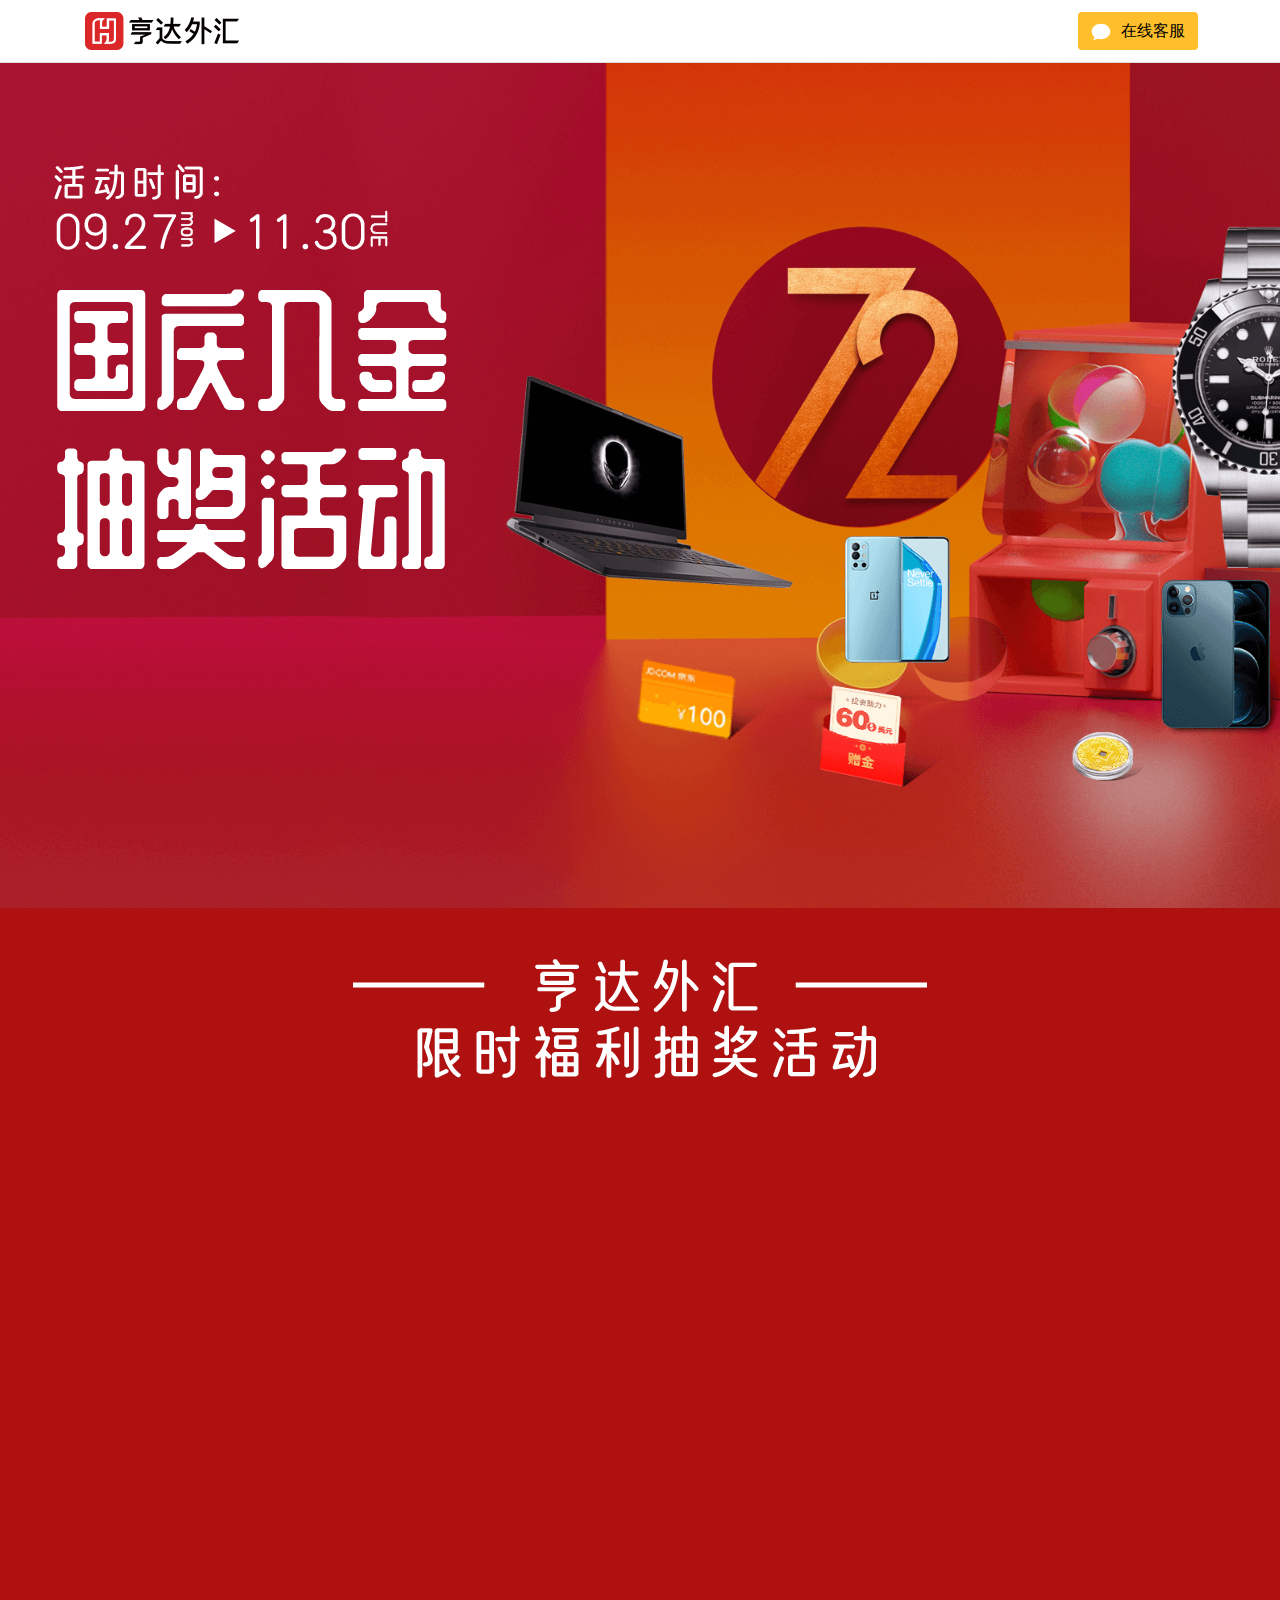
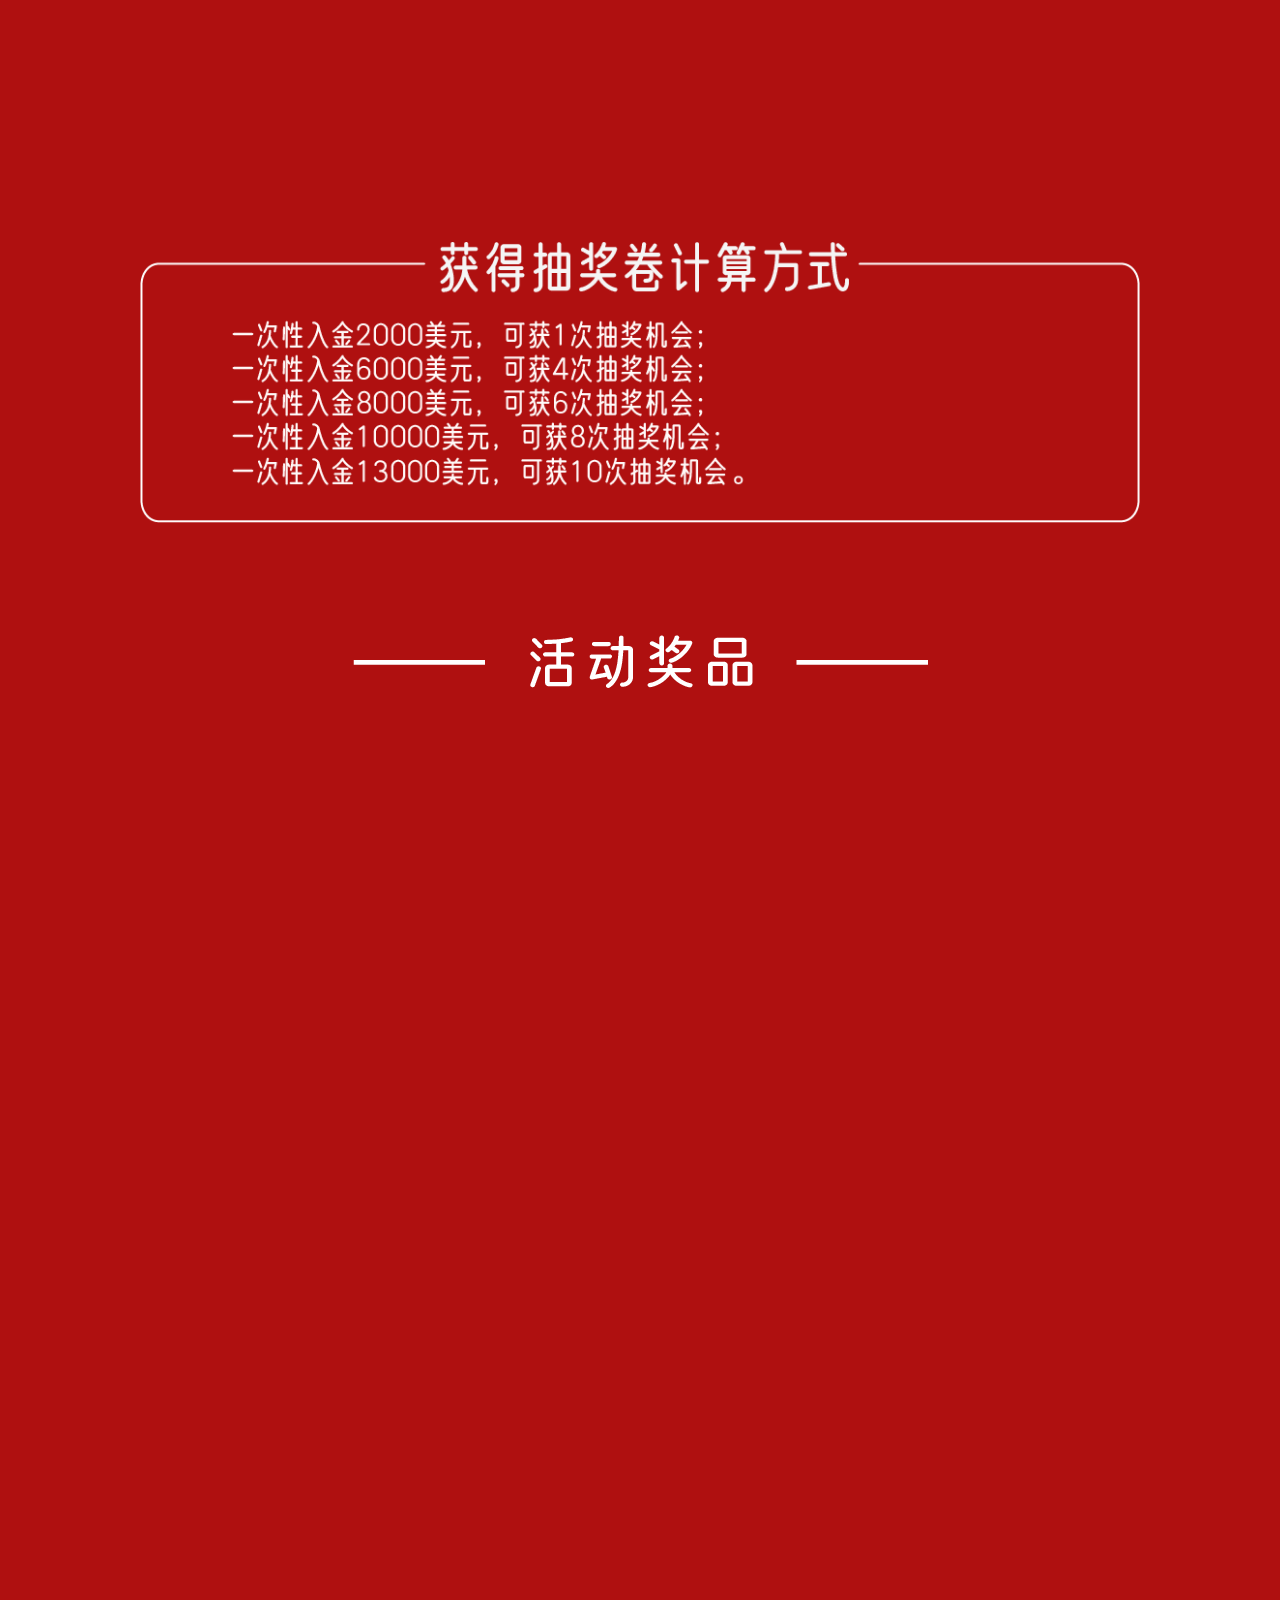
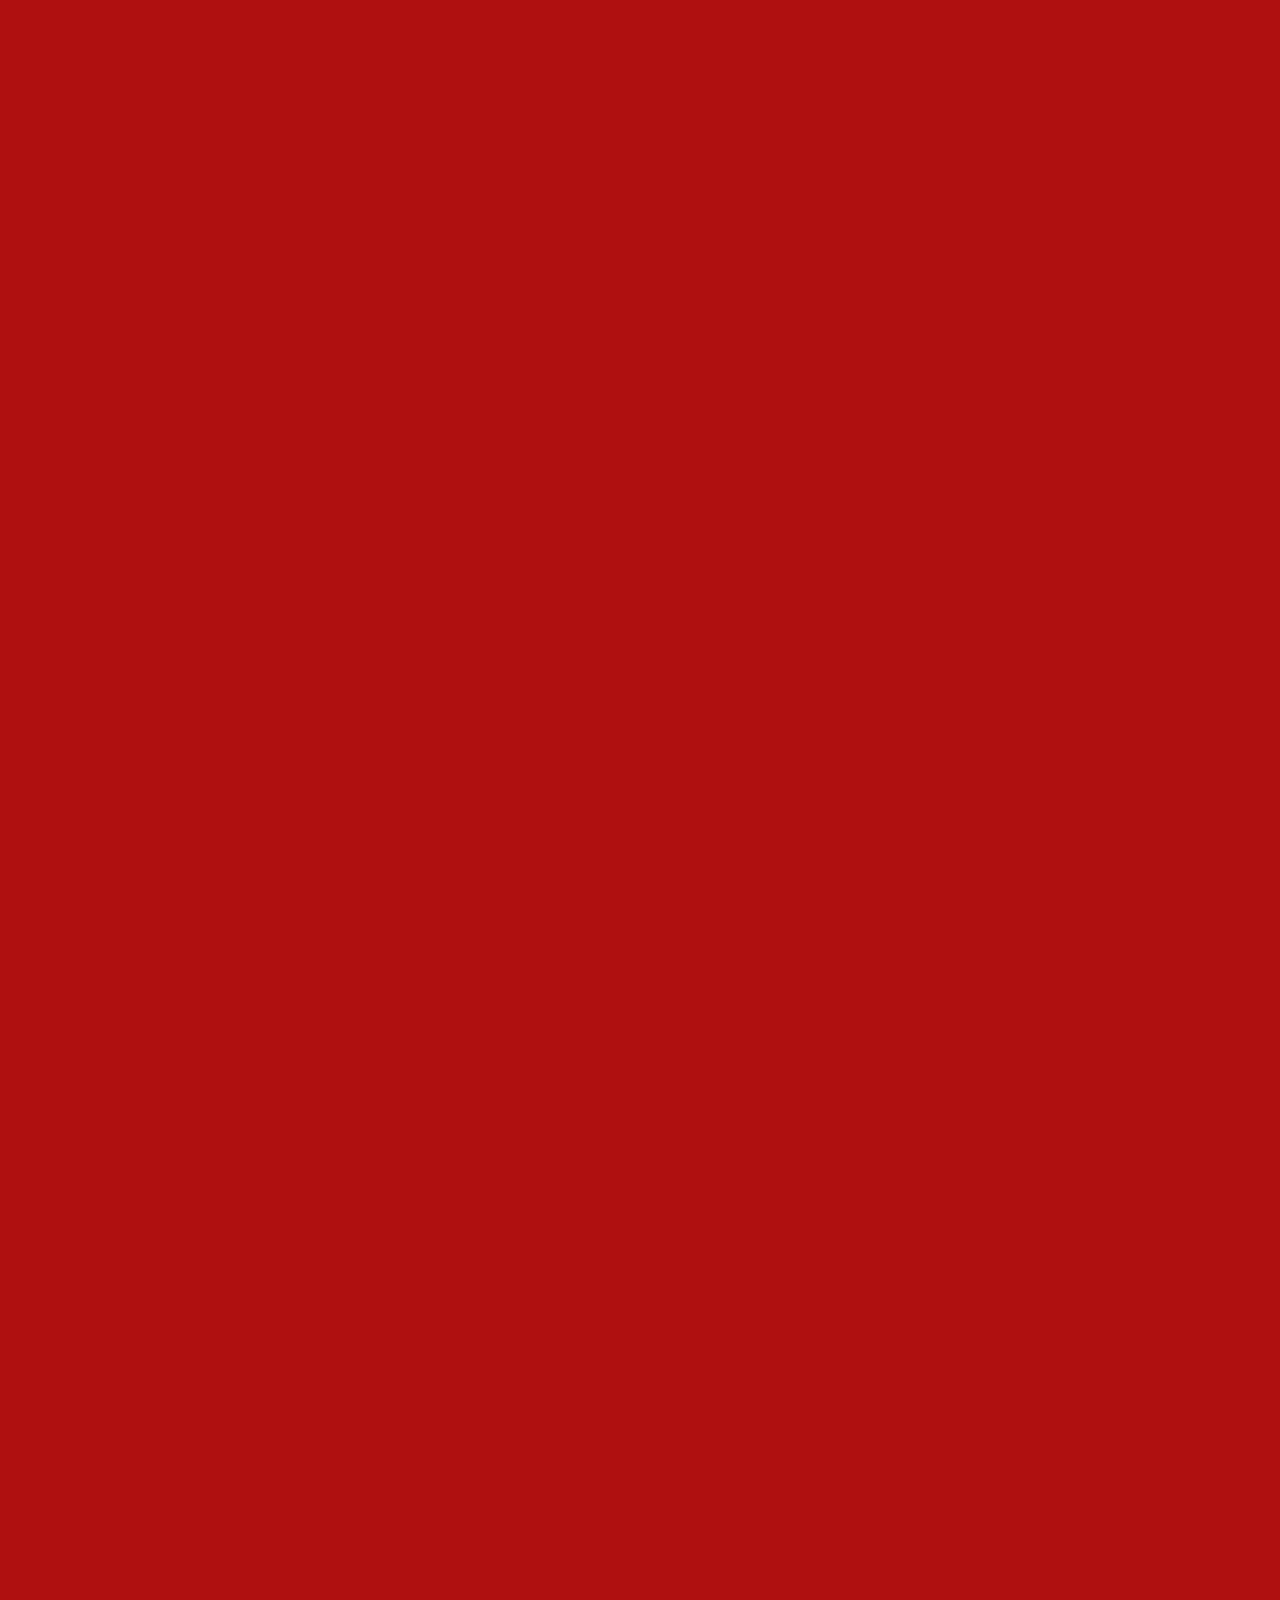
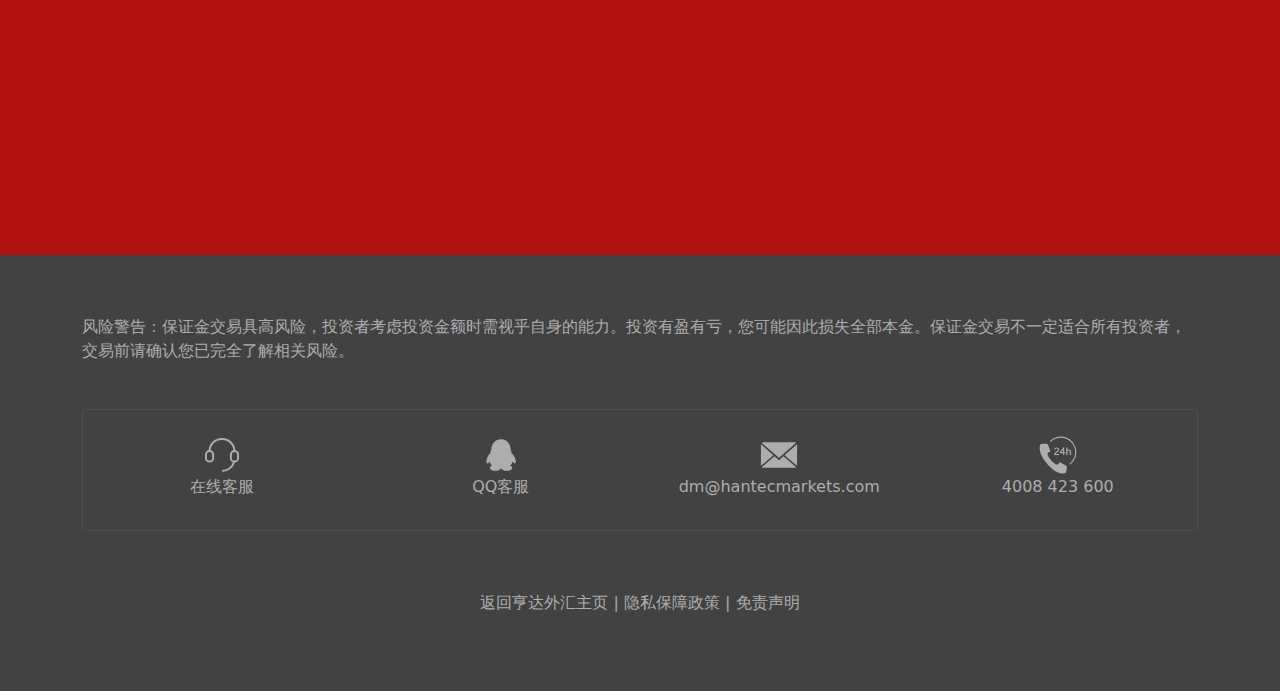
==== index.html @ dd7c9133 "a" ====
<!DOCTYPE html>
<html lang="sc">

<head>
    <meta charset="utf-8" />
    <meta name="viewport" content="width=device-width, initial-scale=1, shrink-to-fit=no" />
    <link rel="stylesheet" href="assets/css/bootstrap.min.css" />
    <link rel="stylesheet" href="assets/css/main.css" />
    <link rel="stylesheet" href="assets/css/aos.css" />
    <script src="assets/js/bootstrap.min.js"></script>
    <script src="https://unpkg.com/aos@2.3.1/dist/aos.js"></script>
    <title>亨达外汇 - 2021国庆入金抽奖活动</title>
    <!-- Google Tag Manager -->
    <script>
        (function(w, d, s, l, i) {
            w[l] = w[l] || [];
            w[l].push({
                'gtm.start': new Date().getTime(),
                event: 'gtm.js'
            });
            var f = d.getElementsByTagName(s)[0],
                j = d.createElement(s),
                dl = l != 'dataLayer' ? '&l=' + l : '';
            j.async = true;
            j.src =
                'https://www.googletagmanager.com/gtm.js?id=' + i + dl;
            f.parentNode.insertBefore(j, f);
        })(window, document, 'script', 'dataLayer', 'GTM-P92TRCK');
    </script>
    <!-- End Google Tag Manager -->
</head>

<body>
    <!-- Google Tag Manager (noscript) -->
    <noscript><iframe src="https://www.googletagmanager.com/ns.html?id=GTM-P92TRCK"
    height="0" width="0" style="display:none;visibility:hidden"></iframe></noscript>
    <!-- End Google Tag Manager (noscript) -->
    <!--header-->
    <div class="header sticky-md-top">
        <div class="container">
            <div class="row d-flex align-items-center">
                <div class="col-6">
                    <a class="logo" target="_blank" href="https://www.hantec-au133.com"><img class="img-fluid" src="assets/images/logo.png" alt="logo" /></a>
                </div>
                <div class="col-6 d-flex justify-content-end">
                    <a class="btn header-btn" href="javascript:void(window.open('https://livechat.hantecgroup.com/chat/chatClient/chatbox.jsp?companyID=8972&configID=19&skillId=3&enterurl=https%3A%2F%2Flivechat.hantec.com%2Fchat%2Fpreview.jsp%3Fid%3D8972&k=1','','width=760,height=500,left=0,top=0,resizable=yes,menubar=no,location=no,status=yes,scrollbars=yes'))"><img src="assets/images/contact-icon-01f.svg" /> &nbsp;在线客服</a>
                </div>
            </div>
        </div>
    </div>

    <!--banner-->
    <div class="banner">
        <div class="index_banner">
            <div class="banner_content">
                <div class="banner_title">
                    <img src="assets/images/banner-title.png" class="s_title" data-aos="fade-down" data-aos-duration="1500">
                    <!--<a class='bb' id="banner-reg" href="javascript:void(window.open('https://livechat.hantecgroup.com/chat/chatClient/chatbox.jsp?companyID=8972&configID=19&skillId=3&enterurl=https%3A%2F%2Flivechat.hantec.com%2Fchat%2Fpreview.jsp%3Fid%3D8972&k=1','','width=760,height=500,left=0,top=0,resizable=yes,menubar=no,location=no,status=yes,scrollbars=yes'))"><img src="assets/images/btn3.png" class="banner_button imgbtn" data-aos="fade-up" data-aos-duration="500" data-aos-delay="500" /></a>-->
                </div>
            </div>
        </div>
    </div>


    <!--step-->
    <div class="step">
        <div class="container">
            <div class="row">
                <div class="col-12 text-center">
                    <img class="title" src="assets/images/title2.png" />
                </div>
            </div>
            <div class="row text-center">
                <div class="col-12 text-center">
                    <div class="card" data-aos="fade-up" data-aos-duration="800">
                        <img class="step-pc" src="assets/images/step.png" />
                        <img class="step-m" src="assets/images/step-m.png" />
                        <div class="abb">
                            <img class="btn-rules" data-bs-toggle="modal" data-bs-target="#rules" src="assets/images/btn-rules.png" />
                        </div>
                    </div>
                </div>
            </div>
            <div class="btn-area row">
                <div class="col-6 d-flex justify-content-end">
                    <a href="javascript:void(window.open('https://livechat.hantecgroup.com/chat/chatClient/chatbox.jsp?companyID=8972&configID=19&skillId=3&enterurl=https%3A%2F%2Flivechat.hantec.com%2Fchat%2Fpreview.jsp%3Fid%3D8972&k=1','','width=760,height=500,left=0,top=0,resizable=yes,menubar=no,location=no,status=yes,scrollbars=yes'))"><img class="btn2 img-fluid" src="assets/images/btn2.png" data-aos="fade-right" data-aos-duration="800" /></a>
                </div>
                <div class="col-6 d-flex justify-content-start">
                    <a target="_blank" href="https://www.hantec-au133.com/account_real.html"><img class="btn2 img-fluid" src="assets/images/btn1.png" data-aos="fade-left" data-aos-duration="800" /></a>
                </div>
            </div>
            <div class="row text-center">
                <div class="col-12">
                    <img class="req-pc" src="assets/images/req.png" />
                    <img class="req-m" src="assets/images/req-m.png" />
                </div>
            </div>
        </div>
    </div>

    <!-- Modal -->
    <div class="modal fade" id="rules" tabindex="-1" aria-labelledby="exampleModalLabel" aria-hidden="true">
        <div class="modal-dialog modal-xl">
            <div class="modal-content">
                <div class="modal-header">
                    <h4 class="modal-title" id="exampleModalLabel"><span>活动细则</span></h4>
                    <button type="button" class="btn-close" data-bs-dismiss="modal" aria-label="Close"></button>
                </div>
                <div class="modal-body">
                    <ol class="inner-txt">
                        <li>活动时间：2021年9月27日至11月30日。</li>
                        <li>活动对象：所有亨达外汇客户。</li>
                        <li>
                            活动内容：活动期间内，客户一次性入金达到活动要求，即可获得相应数量抽奖机会，入金愈多，中奖机会愈大！
                        </li>
                        <li>
                            获得抽奖卷计算方式： 一次性入金2000美元，可获1次抽奖机会；一次性入金6000美元，可获4次抽奖机会；一次性入金8000美元，可获6次抽奖机会；一次性入金10000美元，可获8次抽奖机会；一次性入金13000美元，可获10次抽奖机会。
                        </li>
                        <li>
                            客户需在活动页面内点击”登记参加”按钮，并向客服登记后方可获得参加此次活动资格。活动期间内任何时间均可登记参加此活动，活动期间内的所有入金均会被计算。
                        </li>
                        <li>幸运抽奖将在2021年12月8日进行，我们将从所有参与抽奖活动的客户当中，随机抽出奖品得奖者，随后将会联系中奖客户。同时，2021年12月10日，中奖名单将在官网公布。</li>
                        <li>奖品将于活动结束后30个工作天内统一寄送。</li>
                        <li>如因奖品缺货，亨达外汇将会安排同类型及同等价值的产品作为补偿，有关货品差价并不会退还。</li>
                        <li>
                            亨达外汇并不提供礼品的选色服务，如有特别要求，亨达外汇只会尽量满足，并不保证能提供指定颜色的礼品。
                        </li>
                        <li>亨达外汇并非奖品的供货商，对奖品质量问题及运输过程中的损毁问题恕不承担任何责任。</li>
                        <li>
                            为保障公平性，我们将严格监测作弊行为，一经发现，亨达外汇有权取消其获取奖赏资格及奖品。
                        </li>
                        <li>
                            亨达外汇保留随时修改本条款及细则之权利及取消或终止是次活动，而毋须事先通知。如有任何争议，一切以亨达外汇之决定为最终裁决。如有其他疑问或投诉，请联系客户热线：4008 423 600 / 4001 200 603。
                        </li>
                    </ol>
                </div>
                <div class="modal-footer">
                    <button type="button" class="btn btn-secondary" data-bs-dismiss="modal">关闭</button>
                </div>
            </div>
        </div>
    </div>

    <!-- gift -->
    <div id="gift">
        <div class="container">
            <div class="row">
                <div class="col-12 text-center">
                    <img class="title" src="assets/images/title3.png" />
                </div>
            </div>
            <div class="row">
                <div class="col-12">
                    <img class="gift-img" data-aos="zoom-in-up" src="assets/images/gift/1.png" />
                </div>
                <div class="col-12 col-md-6">
                    <img class="gift-img" data-aos="zoom-in-up" src="assets/images/gift/2.png" />
                </div>
                <div class="col-12 col-md-6">
                    <img class="gift-img" data-aos="zoom-in-up" src="assets/images/gift/3.png" />
                </div>
                <div class="col-12 col-md-6">
                    <img class="gift-img" data-aos="zoom-in-up" src="assets/images/gift/4.png" />
                </div>
                <div class="col-12 col-md-6">
                    <img class="gift-img" data-aos="zoom-in-up" src="assets/images/gift/5.png" />
                </div>
                <div class="col-12 col-md-6">
                    <img class="gift-img" data-aos="zoom-in-up" src="assets/images/gift/6.png" />
                </div>
                <div class="col-12 col-md-6">
                    <img class="gift-img" data-aos="zoom-in-up" src="assets/images/gift/7.png" />
                </div>
                <div class="col-12 col-md-6">
                    <img class="gift-img" data-aos="zoom-in-up" src="assets/images/gift/8.png" />
                </div>
                <div class="col-12 col-md-6">
                    <img class="gift-img" data-aos="zoom-in-up" src="assets/images/gift/9.png" />
                </div>
                <div class="col-12 col-md-6">
                    <img class="gift-img" data-aos="zoom-in-up" src="assets/images/gift/10.png" />
                </div>
                <div class="col-12 col-md-6">
                    <img class="gift-img" data-aos="zoom-in-up" src="assets/images/gift/11.png" />
                </div>
            </div>
            <div class="btn-area row">
                <div class="col-6 d-flex justify-content-end">
                    <a href="javascript:void(window.open('https://livechat.hantecgroup.com/chat/chatClient/chatbox.jsp?companyID=8972&configID=19&skillId=3&enterurl=https%3A%2F%2Flivechat.hantec.com%2Fchat%2Fpreview.jsp%3Fid%3D8972&k=1','','width=760,height=500,left=0,top=0,resizable=yes,menubar=no,location=no,status=yes,scrollbars=yes'))"><img class="btn2 img-fluid" src="assets/images/btn2.png" data-aos="fade-right" data-aos-duration="800" /></a>
                </div>
                <div class="col-6 d-flex justify-content-start">
                    <a target="_blank" href="https://www.hantec-au133.com/account_real.html"><img class="btn2 img-fluid" src="assets/images/btn1.png" data-aos="fade-left" data-aos-duration="800" /></a>
                </div>
            </div>
        </div>
    </div>

    <!--footer-->
    <div class="footer">
        <div class="container">
            <div class="row">
                <div class="col-12">
                    <p>
                        风险警告：保证金交易具高风险，投资者考虑投资金额时需视乎自身的能力。投资有盈有亏，您可能因此损失全部本金。保证金交易不一定适合所有投资者，交易前请确认您已完全了解相关风险。
                    </p>
                </div>
            </div>
            <div class="row text-center contact">
                <div class="col-3">
                    <a href="javascript:void(window.open('https://livechat.hantecgroup.com/chat/chatClient/chatbox.jsp?companyID=8972&configID=19&skillId=3&enterurl=https%3A%2F%2Flivechat.hantec.com%2Fchat%2Fpreview.jsp%3Fid%3D8972&k=1','','width=760,height=500,left=0,top=0,resizable=yes,menubar=no,location=no,status=yes,scrollbars=yes'))"><img src="assets/images/contact-icon-01.svg" /></a>
                    <p>在线客服</p>
                </div>
                <div class="col-3">
                    <a href="javascript:void(window.open('http://wpa.b.qq.com/cgi/wpa.php?ln=1&key=XzgwMDE1NzgwOF80NTU0ODZfODAwMTU3ODA4XzJf','','width=760,height=500,left=0,top=0,resizable=yes,menubar=no,location=no,status=yes,scrollbars=yes'))"><img src="assets/images/contact-icon-03.svg" /></a>
                    <p>QQ客服</p>
                </div>
                <div class="col-3">
                    <img src="assets/images/contact-icon-04.svg" />
                    <p>dm@hantecmarkets.com</p>
                </div>
                <div class="col-3">
                    <img src="assets/images/contact-icon-02.svg" />
                    <p>4008 423 600</p>
                </div>
            </div>
            <div class="row text-center">
                <div class="col-12">
                    <p>
                        <a target="_blank" href="https://www.hantec-au133.com/">返回亨达外汇主页</a> |
                        <a target="_blank" href="https://www.hantec-au133.com/terms.html#04">隐私保障政策</a> |
                        <a target="_blank" href="https://www.hantec-au133.com/terms.html#02">免责声明</a>
                    </p>
                </div>
            </div>
        </div>
    </div>

    <script>
        AOS.init();
    </script>

</body>

</html>
---- assets/css/main.css ----
@charset "UTF-8";
html {
    width: 100%;
    overflow-x: hidden;
}

body {
    background: #AF1010;
}

.btn-area {
    margin: 60px 0;
}

a {
    color: #333;
    text-decoration: none;
}

a:hover {
    color: #fff;
    text-decoration: none;
}

img {
    max-width: 100%;
    height: auto;
}

ol,
ul {
    padding: 0;
}

.container-fluid {
    padding: 0;
    margin: 0;
}

.title {
    margin: 50px 0 50px 0;
}

.btn2 {
    margin-left: 20px;
    margin-right: 20px;
}


/* header */

.header {
    background: #fff;
    margin: 0;
    padding: 10px 0;
    border-bottom: 1px solid #ddd;
}

.header-btn img {
    width: 20px;
}

.header-btn:hover {
    color: #000;
}

.header-btn {
    background: #ffbf2c;
    color: #000;
}


/* banner */

.banner {
    padding-top: 0px;
}

.index_banner {
    display: block;
    max-width: 1920px;
    margin: auto;
    height: 845px;
    background: url(../images/banner-bg.png) no-repeat top center;
    background-size: auto 100%;
    position: relative;
    box-sizing: border-box;
    padding: 100px 0 0 0;
    perspective: 200px;
    overflow: hidden;
}

.banner_content {
    display: block;
    max-width: 1200px;
    margin: auto;
    padding: 0 10px;
    box-sizing: border-box;
}

.banner_title {
    display: block;
    width: 40%;
    max-width: 530px;
    margin: 0 auto 0 0;
}

.banner_title img.s_title {
    display: block;
    max-width: 100%;
    margin-bottom: 50px;
}

.banner_title img.banner_button {
    display: block;
    max-width: 96%;
    margin: 0 0 0 15px;
}

.banner_button {
    display: block;
    width: 55%;
}

@media(max-width:750px) {
    .banner {
        padding-top: 0px;
    }
    .index_banner {
        height: 45rem;
        background: url(../images/banner-bg-m.png) no-repeat top center;
        background-size: auto 100%;
        padding: 2rem 0 0 0;
    }
    .banner_title {
        width: 80%;
        margin: auto;
    }
    .bb {
        display: none;
    }
}


/* step */

.card {
    padding: 80px 120px 50px 120px;
    border-radius: 10px;
    margin-top: -10px;
    z-index: 2;
}

.btn-rules {
    width: 234px;
    margin-top: 30px;
}

.btn-rules:hover {
    cursor: pointer;
}

.req-pc {
    width: 1000px;
    margin: 60px 0;
}

.step-m {
    display: none;
}

.req-m {
    display: none;
}


/* model */

.inner-title {
    font-size: 20px;
    margin-bottom: 10px;
}

.inner-txt {
    padding: 10px 25px;
    line-height: 2;
    font-size: 15px;
}

.inner-txt td {
    line-height: 1.5;
    font-size: 16px;
}

.modal-title span {
    color: #319a9f;
    font-weight: 600;
    margin-left: 10px;
}


/* gift */

#gift {
    background-repeat: repeat;
    padding: 0 0 100px 0;
}

.gift-img {
    position: relative;
    margin: 12.5px 0;
    z-index: 100;
}


/* footer */

.footer {
    background: #424242;
    padding-top: 60px;
    padding-bottom: 60px;
    color: #adadae;
}

.contact {
    padding: 25px 0 15px 0;
    margin: 30px 0 60px 0;
    border: 1px solid #4f4f4f;
    border-radius: 5px;
}

.contact img {
    width: 40px;
}

.footer a {
    color: #adadae;
}

@media (max-width: 767px) {
    .banner {
        padding-top: 0px;
    }
    .title {
        margin: 30px 0 20px 0;
    }
    .btn-area {
        margin: 20px 0;
    }
    #gift {
        padding: 0 0 30px 0;
    }
    .btn-rules {
        width: 150px;
        margin-top: 30px;
    }
    .btn2 {
        margin-left: 0;
        margin-right: 0;
    }
    .banner-bg {
        display: none;
    }
    .banner-bg-m {
        display: block;
    }
    .card {
        padding: 40px 20px 20px 20px;
    }
    .step-pc {
        display: none;
    }
    .step-m {
        display: block;
    }
    .req-pc {
        display: none;
    }
    .req-m {
        margin: 20px 0 33px 0;
        display: block;
    }
    .contact {
        display: none;
    }
    .footer {
        padding-top: 30px;
        padding-bottom: 20px;
    }
    .footer p {
        font-size: 0.7rem;
        margin-bottom: 30px;
    }
    .tree1 {
        display: none;
    }
    .tree2 {
        display: none;
    }
    .tree3 {
        display: none;
    }
    .yellow {
        display: none;
    }
    .title {
        padding-left: 20%;
        padding-right: 20%;
    }
}
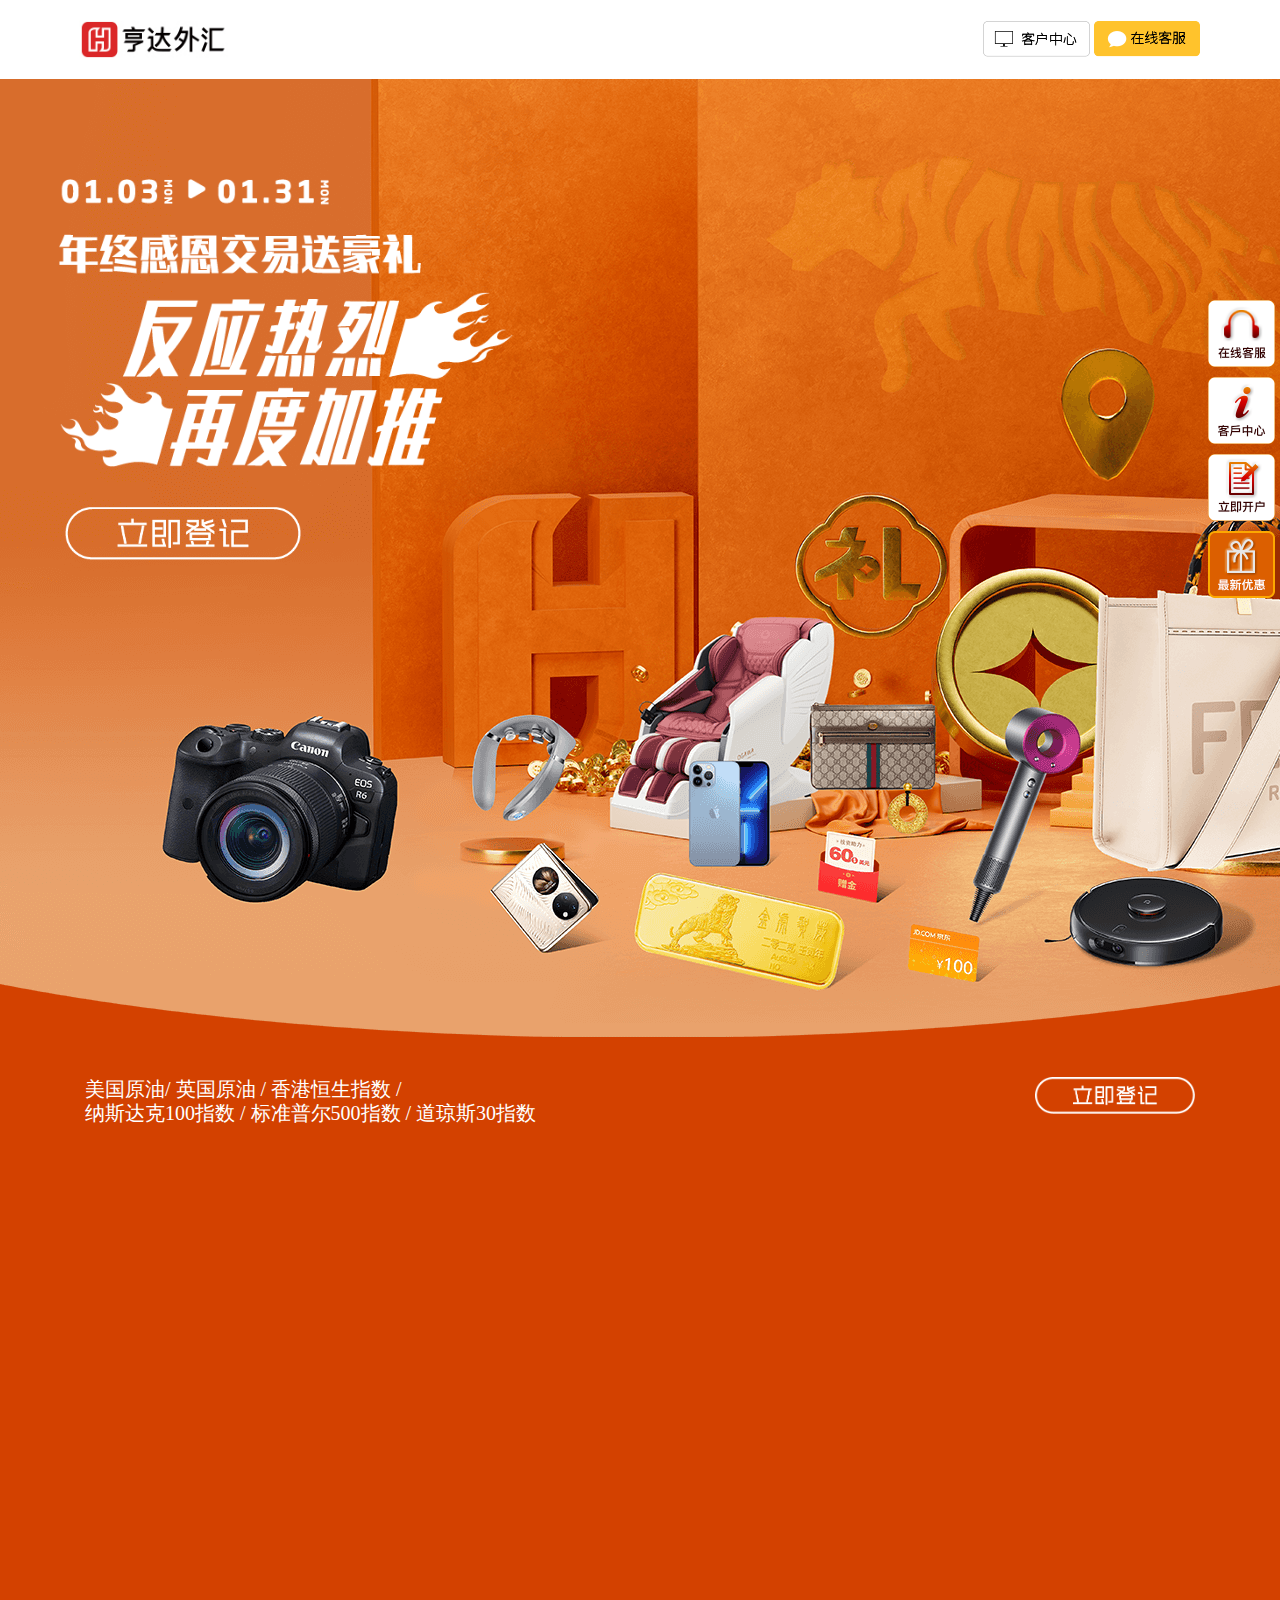
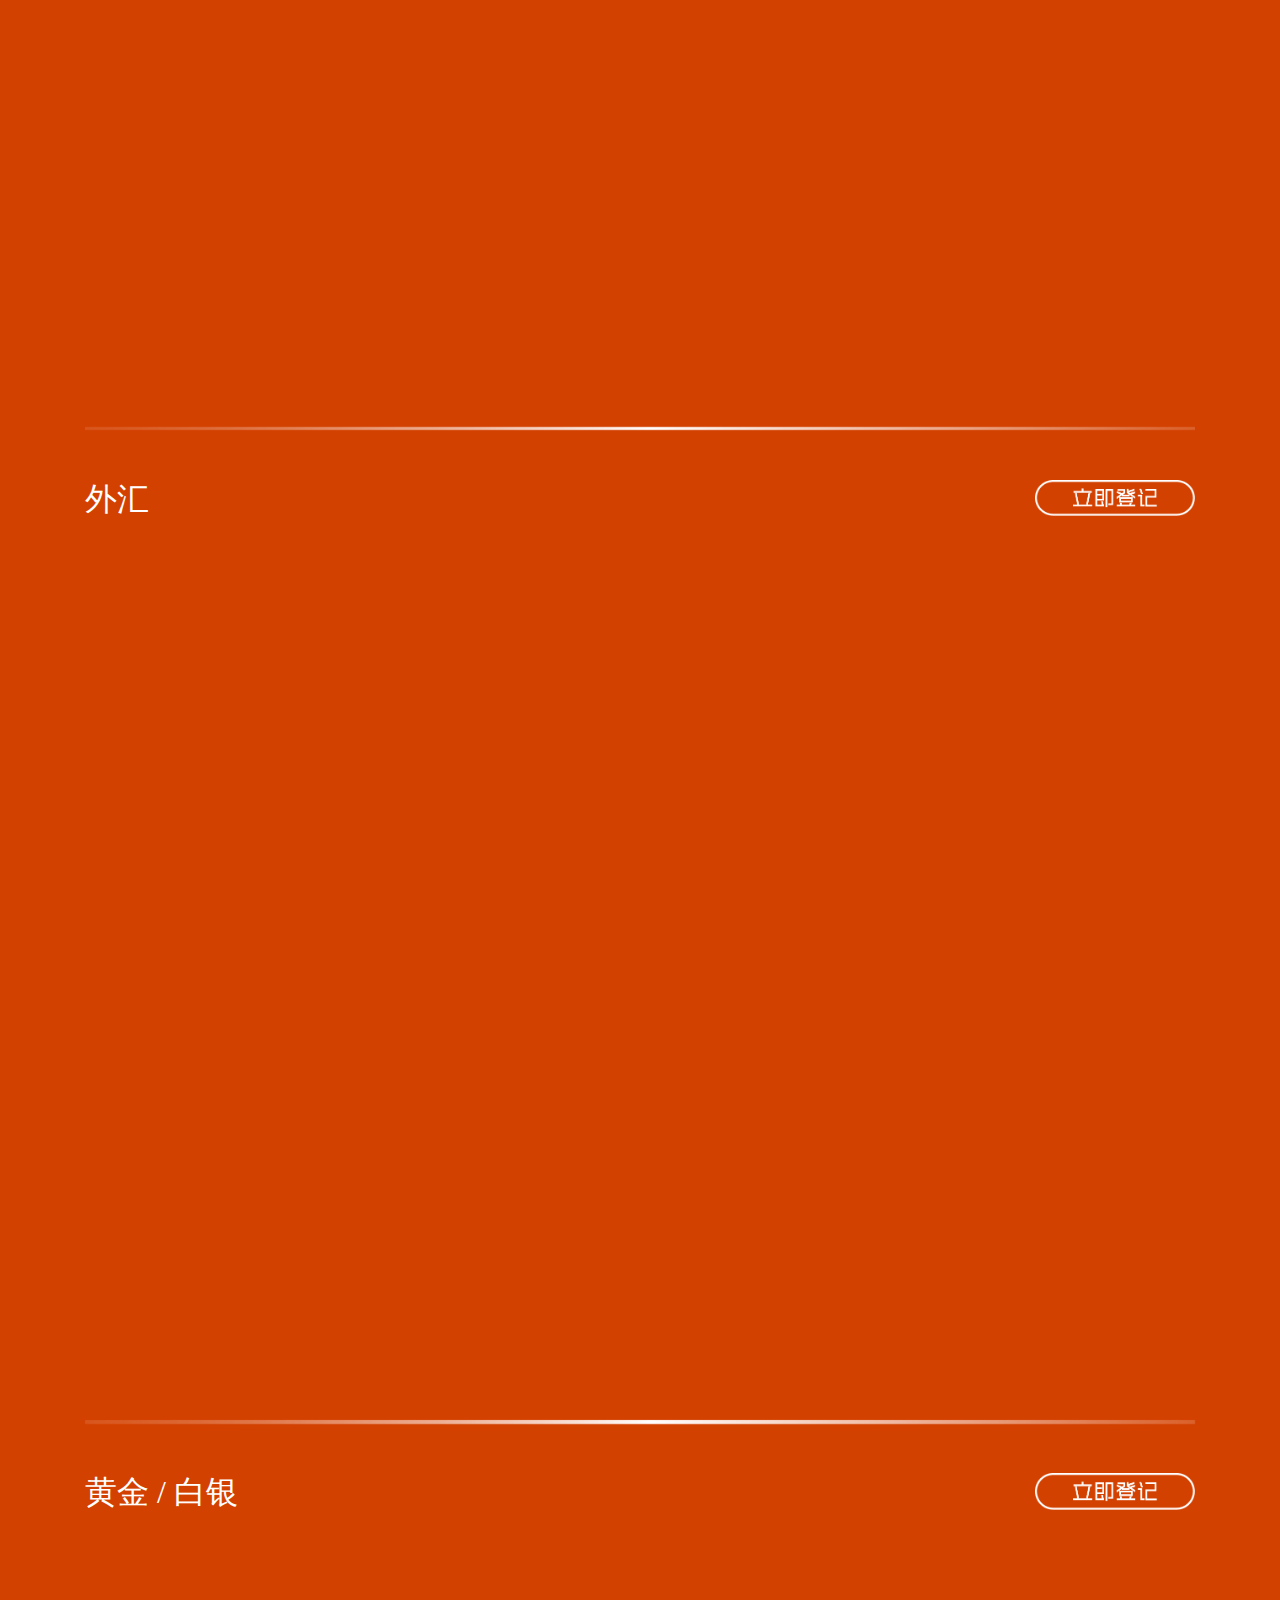
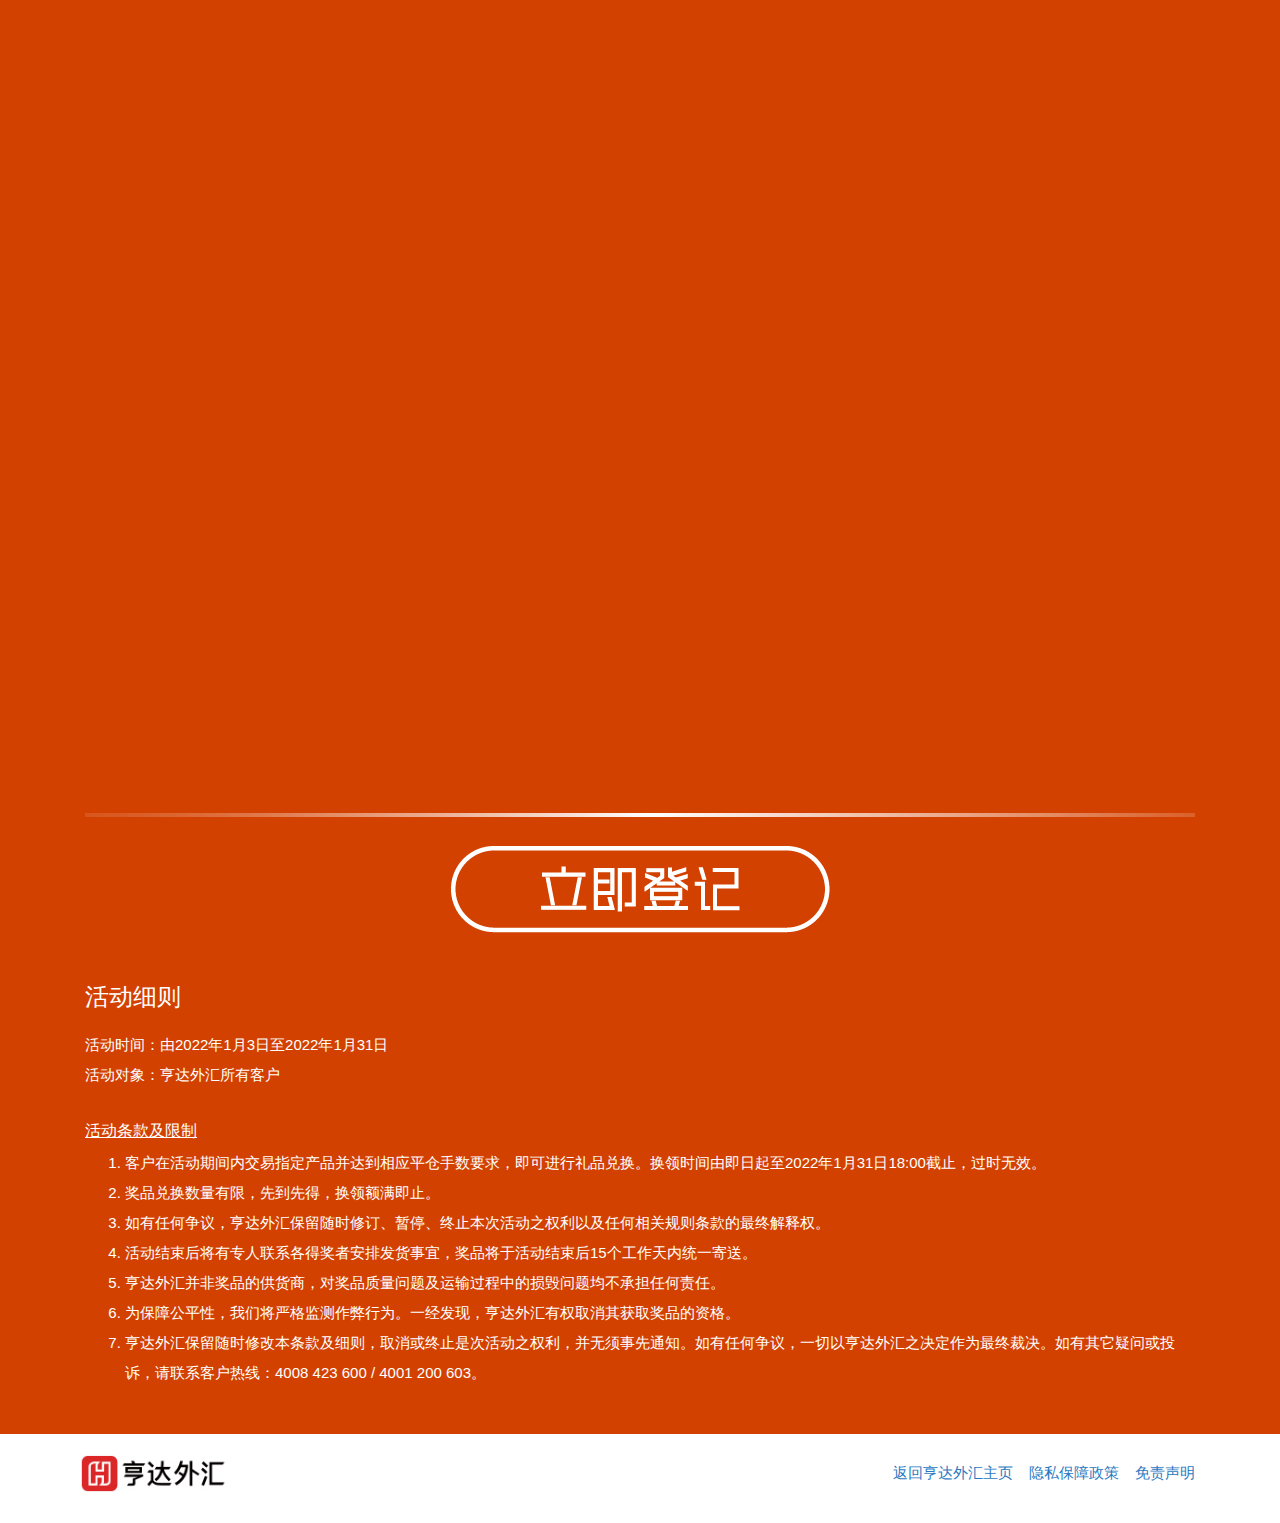
==== commit ca74fb61: "a" ====
--- a/index.html
+++ b/index.html
@@ -7,9 +7,9 @@
     <link rel="stylesheet" href="assets/css/bootstrap.min.css" />
     <link rel="stylesheet" href="assets/css/main.css" />
     <link rel="stylesheet" href="assets/css/aos.css" />
-    <script src="assets/js/bootstrap.min.js"></script>
     <script src="https://unpkg.com/aos@2.3.1/dist/aos.js"></script>
-    <title>亨达外汇 - 2021国庆入金抽奖活动</title>
+    <title>亨达外汇｜年终感恩 交易送豪礼 第二弹</title>
+
     <!-- Google Tag Manager -->
     <script>
         (function(w, d, s, l, i) {
@@ -25,220 +25,262 @@
             j.src =
                 'https://www.googletagmanager.com/gtm.js?id=' + i + dl;
             f.parentNode.insertBefore(j, f);
-        })(window, document, 'script', 'dataLayer', 'GTM-P92TRCK');
+        })(window, document, 'script', 'dataLayer', 'GTM-KXHCCSQ');
     </script>
     <!-- End Google Tag Manager -->
 </head>
 
 <body>
     <!-- Google Tag Manager (noscript) -->
-    <noscript><iframe src="https://www.googletagmanager.com/ns.html?id=GTM-P92TRCK"
+    <noscript><iframe src="https://www.googletagmanager.com/ns.html?id=GTM-KXHCCSQ"
     height="0" width="0" style="display:none;visibility:hidden"></iframe></noscript>
     <!-- End Google Tag Manager (noscript) -->
-    <!--header-->
-    <div class="header sticky-md-top">
-        <div class="container">
-            <div class="row d-flex align-items-center">
-                <div class="col-6">
-                    <a class="logo" target="_blank" href="https://www.hantec-au133.com"><img class="img-fluid" src="assets/images/logo.png" alt="logo" /></a>
-                </div>
-                <div class="col-6 d-flex justify-content-end">
-                    <a class="btn header-btn" href="javascript:void(window.open('https://livechat.hantecgroup.com/chat/chatClient/chatbox.jsp?companyID=8972&configID=19&skillId=3&enterurl=https%3A%2F%2Flivechat.hantec.com%2Fchat%2Fpreview.jsp%3Fid%3D8972&k=1','','width=760,height=500,left=0,top=0,resizable=yes,menubar=no,location=no,status=yes,scrollbars=yes'))"><img src="assets/images/contact-icon-01f.svg" /> &nbsp;在线客服</a>
-                </div>
-            </div>
+
+
+    <!--sidebar-->
+    <div class="sidebar-container">
+        <div class="sidebar-icon">
+            <a id="sidebar-1" href="javascript:void(window.open('https://livechat.hantecgroup.com/chat/chatClient/chatbox.jsp?companyID=8972&configID=19&skillId=3&enterurl=https://livechat.hantec.com/chat/preview.jsp?id=8972&k=1','','width=760,height=500,left=0,top=0,resizable=yes,menubar=no,location=no,status=yes,scrollbars=yes'))"><img src="./assets/images/sidebar1.png" width="67" height="67" alt="在线客服" /></a>
+        </div>
+        <div class="sidebar-icon">
+            <a id="sidebar-2" href="https://enq.hantec-au.com/cs-web-hau/" target="_blank"><img src="./assets/images/sidebar2.png" width="67" height="67" alt="客户中心" /></a>
+        </div>
+        <div class="sidebar-icon">
+            <a id="sidebar-3" href="https://www.hantec-wt.com/account_real.html" target="new"><img src="./assets/images/sidebar3.png" width="67" height="67" alt="立即开户" /></a>
+        </div>
+        <div class="sidebar-icon">
+            <a id="sidebar-4" href="https://www.hantec-wt.com/promotion.html" target="_blank"><img src="./assets/images/sidebar4.png" width="67" height="67" alt="最新优惠" /></a>
         </div>
     </div>
+
+    <!---header--->
+    <header class="header">
+        <div class="container-wrap header-group">
+            <a id="header-logo" href="https://www.hantec-wt.com/" target="_blank" class="header-logo">
+                <img src="assets/images/logo.png" alt="logo" class="logo-img" />
+            </a>
+            <div class="header-links">
+                <a id="header-crm" href="https://enq.hantec-au.com/cs-web-hau" target="_blank" class="link-btn">
+                    <img src="assets/images/header-btn-cs.png" alt="pic" class="header-link-img" />
+                </a>
+                <a id="header-chat" href="javascript:void(window.open('https://livechat.hantecgroup.com/chat/chatClient/chatbox.jsp?companyID=8972&configID=19&skillId=3&enterurl=https%3A%2F%2Flivechat.hantec.com%2Fchat%2Fpreview.jsp%3Fid%3D8972&k=1','','width=760,height=500,left=0,top=0,resizable=yes,menubar=no,location=no,status=yes,scrollbars=yes'))"
+                    class="link-btn">
+                    <img src="assets/images/header-btn-live.png" alt="pic" class="header-link-img" />
+                </a>
+            </div>
+        </div>
+    </header>
 
     <!--banner-->
     <div class="banner">
         <div class="index_banner">
             <div class="banner_content">
                 <div class="banner_title">
-                    <img src="assets/images/banner-title.png" class="s_title" data-aos="fade-down" data-aos-duration="1500">
-                    <!--<a class='bb' id="banner-reg" href="javascript:void(window.open('https://livechat.hantecgroup.com/chat/chatClient/chatbox.jsp?companyID=8972&configID=19&skillId=3&enterurl=https%3A%2F%2Flivechat.hantec.com%2Fchat%2Fpreview.jsp%3Fid%3D8972&k=1','','width=760,height=500,left=0,top=0,resizable=yes,menubar=no,location=no,status=yes,scrollbars=yes'))"><img src="assets/images/btn3.png" class="banner_button imgbtn" data-aos="fade-up" data-aos-duration="500" data-aos-delay="500" /></a>-->
+                    <img src="assets/images/banner-title.png" class="s_title" data-aos="fade-down" data-aos-duration="1500" />
+                    <a class='bb' id="banner-reg" href="javascript:void(window.open('https://livechat.hantecgroup.com/chat/chatClient/chatbox.jsp?companyID=8972&configID=19&skillId=3&enterurl=https%3A%2F%2Flivechat.hantec.com%2Fchat%2Fpreview.jsp%3Fid%3D8972&k=1','','width=760,height=500,left=0,top=0,resizable=yes,menubar=no,location=no,status=yes,scrollbars=yes'))"><img src="assets/images/banner-button.png" class="banner_button imgbtn" data-aos="fade-up" data-aos-duration="500" data-aos-delay="500" /></a>
                 </div>
             </div>
         </div>
     </div>
 
-
-    <!--step-->
-    <div class="step">
+    <!--campaign2-->
+    <div class="campaign-a">
         <div class="container">
-            <div class="row">
-                <div class="col-12 text-center">
-                    <img class="title" src="assets/images/title2.png" />
+            <!--b2-->
+            <div class="gift-title">
+                <div class="row">
+                    <div class="col-7 col-md-10">
+                        <h5>
+                            美国原油/ 英国原油 / 香港恒生指数 /<br />纳斯达克100指数 / 标准普尔500指数 / 道琼斯30指数
+                        </h5>
+                    </div>
+                    <div class="col-5 col-md-2">
+                        <a id="sub-reg-1" href="javascript:void(window.open('https://livechat.hantecgroup.com/chat/chatClient/chatbox.jsp?companyID=8972&configID=19&skillId=3&enterurl=https%3A%2F%2Flivechat.hantec.com%2Fchat%2Fpreview.jsp%3Fid%3D8972&k=1','','width=760,height=500,left=0,top=0,resizable=yes,menubar=no,location=no,status=yes,scrollbars=yes'))"><img class="imgbtn-s" src="assets/images/button.png" /></a>
+                    </div>
                 </div>
             </div>
             <div class="row text-center">
-                <div class="col-12 text-center">
-                    <div class="card" data-aos="fade-up" data-aos-duration="800">
-                        <img class="step-pc" src="assets/images/step.png" />
-                        <img class="step-m" src="assets/images/step-m.png" />
-                        <div class="abb">
-                            <img class="btn-rules" data-bs-toggle="modal" data-bs-target="#rules" src="assets/images/btn-rules.png" />
-                        </div>
-                    </div>
-                </div>
-            </div>
-            <div class="btn-area row">
-                <div class="col-6 d-flex justify-content-end">
-                    <a href="javascript:void(window.open('https://livechat.hantecgroup.com/chat/chatClient/chatbox.jsp?companyID=8972&configID=19&skillId=3&enterurl=https%3A%2F%2Flivechat.hantec.com%2Fchat%2Fpreview.jsp%3Fid%3D8972&k=1','','width=760,height=500,left=0,top=0,resizable=yes,menubar=no,location=no,status=yes,scrollbars=yes'))"><img class="btn2 img-fluid" src="assets/images/btn2.png" data-aos="fade-right" data-aos-duration="800" /></a>
-                </div>
-                <div class="col-6 d-flex justify-content-start">
-                    <a target="_blank" href="https://www.hantec-au133.com/account_real.html"><img class="btn2 img-fluid" src="assets/images/btn1.png" data-aos="fade-left" data-aos-duration="800" /></a>
+                <div class="col-6 col-md-3">
+                    <img src="assets/images/gift/b2-1.png" class="gift" data-aos="zoom-in-up" />
+                </div>
+                <div class="col-6 col-md-3">
+                    <img src="assets/images/gift/b2-2.png" class="gift" data-aos="zoom-in-up" />
+                </div>
+                <div class="col-6 col-md-3">
+                    <img src="assets/images/gift/b2-3.png" class="gift" data-aos="zoom-in-up" />
+                </div>
+                <div class="col-6 col-md-3">
+                    <img src="assets/images/gift/b2-4.png" class="gift" data-aos="zoom-in-up" />
+                </div>
+                <div class="col-6 col-md-3">
+                    <img src="assets/images/gift/b2-5.png" class="gift" data-aos="zoom-in-up" />
+                </div>
+                <div class="col-6 col-md-3">
+                    <img src="assets/images/gift/b2-6.png" class="gift" data-aos="zoom-in-up" />
+                </div>
+                <div class="col-6 col-md-3">
+                    <img src="assets/images/gift/b2-7.png" class="gift" data-aos="zoom-in-up" />
+                </div>
+                <div class="col-6 col-md-3">
+                    <img src="assets/images/gift/b2-8.png" class="gift" data-aos="zoom-in-up" />
+                </div>
+            </div>
+            <div class="row">
+                <div class="col-12 text-center">
+                    <img src="assets/images/line.png" />
+                </div>
+            </div>
+            <!--b3-->
+            <div class="gift-title">
+                <div class="row">
+                    <div class="col-7 col-md-10">
+                        <h2>外汇</h2>
+                    </div>
+                    <div class="col-5 col-md-2">
+                        <a id="sub-reg-2" href="javascript:void(window.open('https://livechat.hantecgroup.com/chat/chatClient/chatbox.jsp?companyID=8972&configID=19&skillId=3&enterurl=https%3A%2F%2Flivechat.hantec.com%2Fchat%2Fpreview.jsp%3Fid%3D8972&k=1','','width=760,height=500,left=0,top=0,resizable=yes,menubar=no,location=no,status=yes,scrollbars=yes'))"><img class="imgbtn-s" src="assets/images/button.png" /></a>
+                    </div>
                 </div>
             </div>
             <div class="row text-center">
+                <div class="col-6 col-md-3">
+                    <img src="assets/images/gift/b3-1.png" class="gift" data-aos="zoom-in-up" />
+                </div>
+                <div class="col-6 col-md-3">
+                    <img src="assets/images/gift/b3-2.png" class="gift" data-aos="zoom-in-up" />
+                </div>
+                <div class="col-6 col-md-3">
+                    <img src="assets/images/gift/b3-3.png" class="gift" data-aos="zoom-in-up" />
+                </div>
+                <div class="col-6 col-md-3">
+                    <img src="assets/images/gift/b3-4.png" class="gift" data-aos="zoom-in-up" />
+                </div>
+                <div class="col-6 col-md-3">
+                    <img src="assets/images/gift/b3-5.png" class="gift" data-aos="zoom-in-up" />
+                </div>
+                <div class="col-6 col-md-3">
+                    <img src="assets/images/gift/b3-6.png" class="gift" data-aos="zoom-in-up" />
+                </div>
+                <div class="col-6 col-md-3">
+                    <img src="assets/images/gift/b3-7.png" class="gift" data-aos="zoom-in-up" />
+                </div>
+                <div class="col-6 col-md-3">
+                    <img src="assets/images/gift/b3-8.png" class="gift" data-aos="zoom-in-up" />
+                </div>
+            </div>
+            <div class="row">
+                <div class="col-12 text-center">
+                    <img src="assets/images/line.png" />
+                </div>
+            </div>
+            <!--b2-->
+            <div class="gift-title">
+                <div class="row">
+                    <div class="col-7 col-md-10">
+                        <h2>黄金 / 白银</h2>
+                    </div>
+                    <div class="col-5 col-md-2">
+                        <a id="sub-reg-3" href="javascript:void(window.open('https://livechat.hantecgroup.com/chat/chatClient/chatbox.jsp?companyID=8972&configID=19&skillId=3&enterurl=https%3A%2F%2Flivechat.hantec.com%2Fchat%2Fpreview.jsp%3Fid%3D8972&k=1','','width=760,height=500,left=0,top=0,resizable=yes,menubar=no,location=no,status=yes,scrollbars=yes'))"><img class="imgbtn-s" src="assets/images/button.png" /></a>
+                    </div>
+                </div>
+            </div>
+            <div class="row text-center">
+                <div class="col-6 col-md-3">
+                    <img src="assets/images/gift/b1-1.png" class="gift" data-aos="zoom-in-up" />
+                </div>
+                <div class="col-6 col-md-3">
+                    <img src="assets/images/gift/b1-2.png" class="gift" data-aos="zoom-in-up" />
+                </div>
+                <div class="col-6 col-md-3">
+                    <img src="assets/images/gift/b1-3.png" class="gift" data-aos="zoom-in-up" />
+                </div>
+                <div class="col-6 col-md-3">
+                    <img src="assets/images/gift/b1-4.png" class="gift" data-aos="zoom-in-up" />
+                </div>
+                <div class="col-6 col-md-3">
+                    <img src="assets/images/gift/b1-5.png" class="gift" data-aos="zoom-in-up" />
+                </div>
+                <div class="col-6 col-md-3">
+                    <img src="assets/images/gift/b1-6.png" class="gift" data-aos="zoom-in-up" />
+                </div>
+                <div class="col-6 col-md-3">
+                    <img src="assets/images/gift/b1-7.png" class="gift" data-aos="zoom-in-up" />
+                </div>
+                <div class="col-6 col-md-3">
+                    <img src="assets/images/gift/b1-8.png" class="gift" data-aos="zoom-in-up" />
+                </div>
+            </div>
+            <div class="row">
+                <div class="col-12 text-center">
+                    <img src="assets/images/line.png" />
+                </div>
+            </div>
+        </div>
+    </div>
+
+    <!--button2-->
+    <section id="button2">
+        <div class="container">
+            <div class="row">
+                <div class="col-12 text-center">
+                    <a id="down-reg" href="javascript:void(window.open('https://livechat.hantecgroup.com/chat/chatClient/chatbox.jsp?companyID=8972&configID=19&skillId=3&enterurl=https%3A%2F%2Flivechat.hantec.com%2Fchat%2Fpreview.jsp%3Fid%3D8972&k=1','','width=760,height=500,left=0,top=0,resizable=yes,menubar=no,location=no,status=yes,scrollbars=yes'))"><img class="imgbtn" src="assets/images/button.png" /></a>
+                </div>
+            </div>
+        </div>
+    </section>
+
+    <!--terms-->
+    <section id="terms">
+        <div class="container">
+            <div class="row">
                 <div class="col-12">
-                    <img class="req-pc" src="assets/images/req.png" />
-                    <img class="req-m" src="assets/images/req-m.png" />
-                </div>
-            </div>
-        </div>
-    </div>
-
-    <!-- Modal -->
-    <div class="modal fade" id="rules" tabindex="-1" aria-labelledby="exampleModalLabel" aria-hidden="true">
-        <div class="modal-dialog modal-xl">
-            <div class="modal-content">
-                <div class="modal-header">
-                    <h4 class="modal-title" id="exampleModalLabel"><span>活动细则</span></h4>
-                    <button type="button" class="btn-close" data-bs-dismiss="modal" aria-label="Close"></button>
-                </div>
-                <div class="modal-body">
-                    <ol class="inner-txt">
-                        <li>活动时间：2021年9月27日至11月30日。</li>
-                        <li>活动对象：所有亨达外汇客户。</li>
-                        <li>
-                            活动内容：活动期间内，客户一次性入金达到活动要求，即可获得相应数量抽奖机会，入金愈多，中奖机会愈大！
-                        </li>
-                        <li>
-                            获得抽奖卷计算方式： 一次性入金2000美元，可获1次抽奖机会；一次性入金6000美元，可获4次抽奖机会；一次性入金8000美元，可获6次抽奖机会；一次性入金10000美元，可获8次抽奖机会；一次性入金13000美元，可获10次抽奖机会。
-                        </li>
-                        <li>
-                            客户需在活动页面内点击”登记参加”按钮，并向客服登记后方可获得参加此次活动资格。活动期间内任何时间均可登记参加此活动，活动期间内的所有入金均会被计算。
-                        </li>
-                        <li>幸运抽奖将在2021年12月8日进行，我们将从所有参与抽奖活动的客户当中，随机抽出奖品得奖者，随后将会联系中奖客户。同时，2021年12月10日，中奖名单将在官网公布。</li>
-                        <li>奖品将于活动结束后30个工作天内统一寄送。</li>
-                        <li>如因奖品缺货，亨达外汇将会安排同类型及同等价值的产品作为补偿，有关货品差价并不会退还。</li>
-                        <li>
-                            亨达外汇并不提供礼品的选色服务，如有特别要求，亨达外汇只会尽量满足，并不保证能提供指定颜色的礼品。
-                        </li>
-                        <li>亨达外汇并非奖品的供货商，对奖品质量问题及运输过程中的损毁问题恕不承担任何责任。</li>
-                        <li>
-                            为保障公平性，我们将严格监测作弊行为，一经发现，亨达外汇有权取消其获取奖赏资格及奖品。
-                        </li>
-                        <li>
-                            亨达外汇保留随时修改本条款及细则之权利及取消或终止是次活动，而毋须事先通知。如有任何争议，一切以亨达外汇之决定为最终裁决。如有其他疑问或投诉，请联系客户热线：4008 423 600 / 4001 200 603。
+                    <h4>活动细则</h4>
+                    <p>活动时间：由2022年1月3日至2022年1月31日<br />活动对象：亨达外汇所有客户</p>
+                    <h6>活动条款及限制</h6>
+                    <ol>
+                        <li>
+                            客户在活动期间内交易指定产品并达到相应平仓手数要求，即可进行礼品兑换。换领时间由即日起至2022年1月31日18:00截止，过时无效。
+                        </li>
+                        <li>奖品兑换数量有限，先到先得，换领额满即止。</li>
+                        <li>
+                            如有任何争议，亨达外汇保留随时修订、暂停、终止本次活动之权利以及任何相关规则条款的最终解释权。
+                        </li>
+                        <li>
+                            活动结束后将有专人联系各得奖者安排发货事宜，奖品将于活动结束后15个工作天内统一寄送。
+                        </li>
+                        <li>亨达外汇并非奖品的供货商，对奖品质量问题及运输过程中的损毁问题均不承担任何责任。</li>
+                        <li>为保障公平性，我们将严格监测作弊行为。一经发现，亨达外汇有权取消其获取奖品的资格。</li>
+                        <li>
+                            亨达外汇保留随时修改本条款及细则，取消或终止是次活动之权利，并无须事先通知。如有任何争议，一切以亨达外汇之决定作为最终裁决。如有其它疑问或投诉，请联系客户热线：4008 423 600 / 4001 200 603。
                         </li>
                     </ol>
                 </div>
-                <div class="modal-footer">
-                    <button type="button" class="btn btn-secondary" data-bs-dismiss="modal">关闭</button>
-                </div>
-            </div>
-        </div>
-    </div>
-
-    <!-- gift -->
-    <div id="gift">
-        <div class="container">
-            <div class="row">
-                <div class="col-12 text-center">
-                    <img class="title" src="assets/images/title3.png" />
-                </div>
-            </div>
-            <div class="row">
-                <div class="col-12">
-                    <img class="gift-img" data-aos="zoom-in-up" src="assets/images/gift/1.png" />
-                </div>
-                <div class="col-12 col-md-6">
-                    <img class="gift-img" data-aos="zoom-in-up" src="assets/images/gift/2.png" />
-                </div>
-                <div class="col-12 col-md-6">
-                    <img class="gift-img" data-aos="zoom-in-up" src="assets/images/gift/3.png" />
-                </div>
-                <div class="col-12 col-md-6">
-                    <img class="gift-img" data-aos="zoom-in-up" src="assets/images/gift/4.png" />
-                </div>
-                <div class="col-12 col-md-6">
-                    <img class="gift-img" data-aos="zoom-in-up" src="assets/images/gift/5.png" />
-                </div>
-                <div class="col-12 col-md-6">
-                    <img class="gift-img" data-aos="zoom-in-up" src="assets/images/gift/6.png" />
-                </div>
-                <div class="col-12 col-md-6">
-                    <img class="gift-img" data-aos="zoom-in-up" src="assets/images/gift/7.png" />
-                </div>
-                <div class="col-12 col-md-6">
-                    <img class="gift-img" data-aos="zoom-in-up" src="assets/images/gift/8.png" />
-                </div>
-                <div class="col-12 col-md-6">
-                    <img class="gift-img" data-aos="zoom-in-up" src="assets/images/gift/9.png" />
-                </div>
-                <div class="col-12 col-md-6">
-                    <img class="gift-img" data-aos="zoom-in-up" src="assets/images/gift/10.png" />
-                </div>
-                <div class="col-12 col-md-6">
-                    <img class="gift-img" data-aos="zoom-in-up" src="assets/images/gift/11.png" />
-                </div>
-            </div>
-            <div class="btn-area row">
-                <div class="col-6 d-flex justify-content-end">
-                    <a href="javascript:void(window.open('https://livechat.hantecgroup.com/chat/chatClient/chatbox.jsp?companyID=8972&configID=19&skillId=3&enterurl=https%3A%2F%2Flivechat.hantec.com%2Fchat%2Fpreview.jsp%3Fid%3D8972&k=1','','width=760,height=500,left=0,top=0,resizable=yes,menubar=no,location=no,status=yes,scrollbars=yes'))"><img class="btn2 img-fluid" src="assets/images/btn2.png" data-aos="fade-right" data-aos-duration="800" /></a>
-                </div>
-                <div class="col-6 d-flex justify-content-start">
-                    <a target="_blank" href="https://www.hantec-au133.com/account_real.html"><img class="btn2 img-fluid" src="assets/images/btn1.png" data-aos="fade-left" data-aos-duration="800" /></a>
-                </div>
-            </div>
-        </div>
-    </div>
-
-    <!--footer-->
-    <div class="footer">
-        <div class="container">
-            <div class="row">
-                <div class="col-12">
-                    <p>
-                        风险警告：保证金交易具高风险，投资者考虑投资金额时需视乎自身的能力。投资有盈有亏，您可能因此损失全部本金。保证金交易不一定适合所有投资者，交易前请确认您已完全了解相关风险。
-                    </p>
-                </div>
-            </div>
-            <div class="row text-center contact">
-                <div class="col-3">
-                    <a href="javascript:void(window.open('https://livechat.hantecgroup.com/chat/chatClient/chatbox.jsp?companyID=8972&configID=19&skillId=3&enterurl=https%3A%2F%2Flivechat.hantec.com%2Fchat%2Fpreview.jsp%3Fid%3D8972&k=1','','width=760,height=500,left=0,top=0,resizable=yes,menubar=no,location=no,status=yes,scrollbars=yes'))"><img src="assets/images/contact-icon-01.svg" /></a>
-                    <p>在线客服</p>
-                </div>
-                <div class="col-3">
-                    <a href="javascript:void(window.open('http://wpa.b.qq.com/cgi/wpa.php?ln=1&key=XzgwMDE1NzgwOF80NTU0ODZfODAwMTU3ODA4XzJf','','width=760,height=500,left=0,top=0,resizable=yes,menubar=no,location=no,status=yes,scrollbars=yes'))"><img src="assets/images/contact-icon-03.svg" /></a>
-                    <p>QQ客服</p>
-                </div>
-                <div class="col-3">
-                    <img src="assets/images/contact-icon-04.svg" />
-                    <p>dm@hantecmarkets.com</p>
-                </div>
-                <div class="col-3">
-                    <img src="assets/images/contact-icon-02.svg" />
-                    <p>4008 423 600</p>
-                </div>
-            </div>
-            <div class="row text-center">
-                <div class="col-12">
-                    <p>
-                        <a target="_blank" href="https://www.hantec-au133.com/">返回亨达外汇主页</a> |
-                        <a target="_blank" href="https://www.hantec-au133.com/terms.html#04">隐私保障政策</a> |
-                        <a target="_blank" href="https://www.hantec-au133.com/terms.html#02">免责声明</a>
-                    </p>
-                </div>
-            </div>
-        </div>
-    </div>
-
-    <script>
-        AOS.init();
-    </script>
-
-</body>
-
+            </div>
+        </div>
+    </section>
+
+    <!-- footer -->
+    <footer class="footer">
+        <div class="container-wrap footer-group">
+            <a href="https://www.hantec-wt.com/" target="_blank" class="footer-logo">
+                <img src="assets/images/logo.png" alt="logo" class="logo-img" />
+            </a>
+            <div class="footer-links">
+                <a href="https://www.hantec-wt.com/" target="_blank" class="footer-link-item">返回亨达外汇主页</a
+                    >
+                    <span>|</span>
+                    <a href="https://www.hantec-wt.com/terms.html#04" target="_blank" class="footer-link-item"
+                        >隐私保障政策</a
+                    >
+                    <span>|</span>
+                    <a href="https://www.hantec-wt.com/terms.html#02" target="_blank" class="footer-link-item"
+                        >免责声明</a
+                    >
+                </div>
+            </div>
+        </footer>
+
+        <script>
+            AOS.init();
+        </script>
+    </body>
 </html>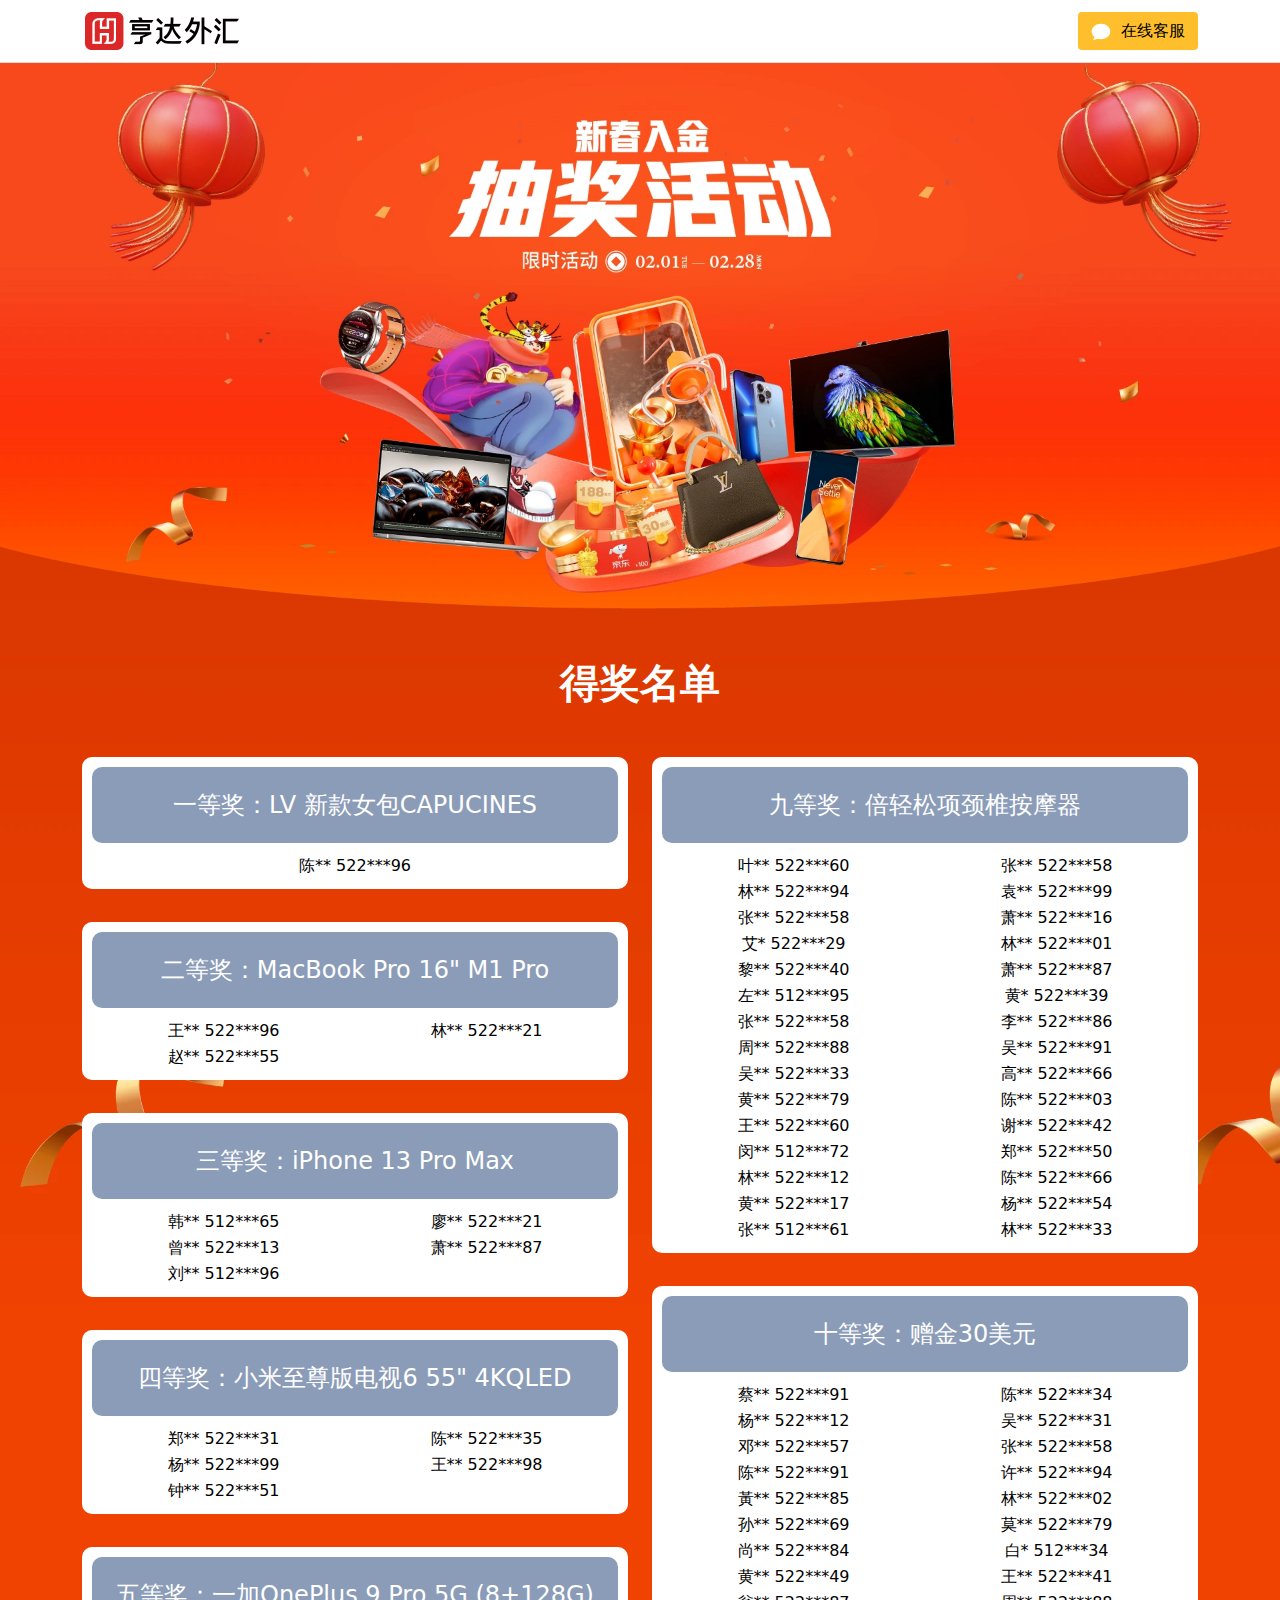
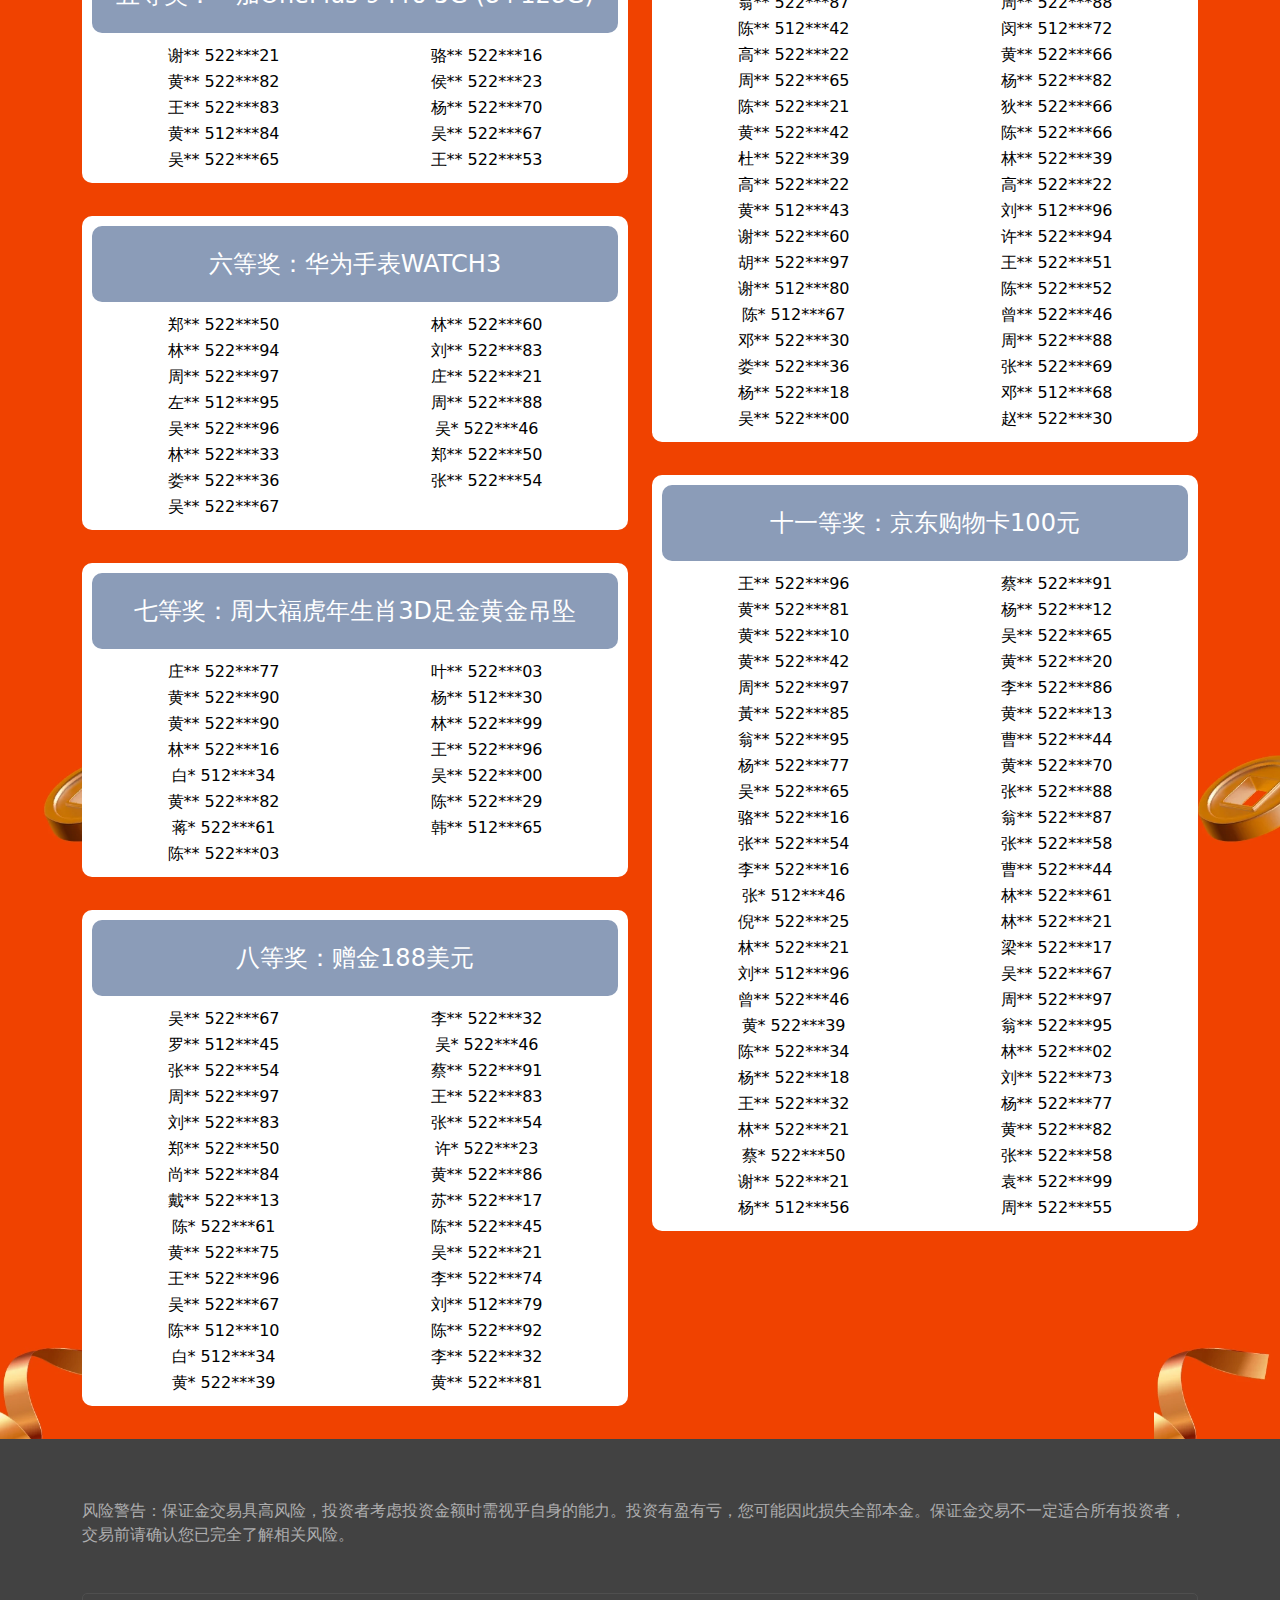
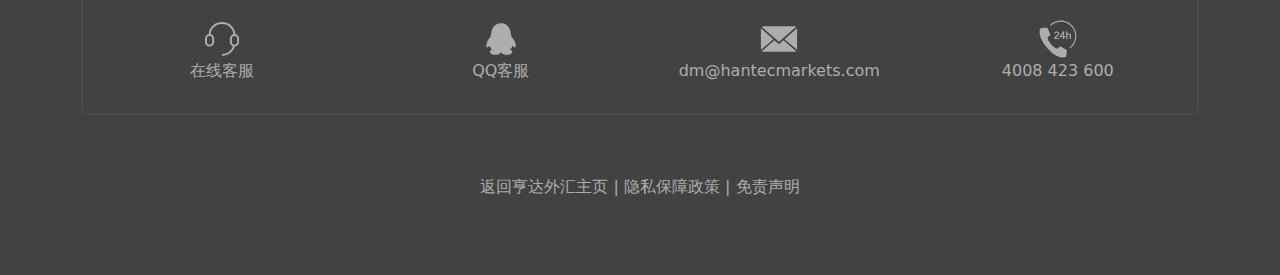
==== commit be435a53: "a" ====
--- a/index.html
+++ b/index.html
@@ -6,10 +6,8 @@
     <meta name="viewport" content="width=device-width, initial-scale=1, shrink-to-fit=no" />
     <link rel="stylesheet" href="assets/css/bootstrap.min.css" />
     <link rel="stylesheet" href="assets/css/main.css" />
-    <link rel="stylesheet" href="assets/css/aos.css" />
-    <script src="https://unpkg.com/aos@2.3.1/dist/aos.js"></script>
-    <title>亨达外汇｜年终感恩 交易送豪礼 第二弹</title>
-
+    <script src="assets/js/bootstrap.min.js"></script>
+    <title>亨达外汇 - 2022新春入金抽奖活动</title>
     <!-- Google Tag Manager -->
     <script>
         (function(w, d, s, l, i) {
@@ -25,262 +23,735 @@
             j.src =
                 'https://www.googletagmanager.com/gtm.js?id=' + i + dl;
             f.parentNode.insertBefore(j, f);
-        })(window, document, 'script', 'dataLayer', 'GTM-KXHCCSQ');
+        })(window, document, 'script', 'dataLayer', 'GTM-P92TRCK');
     </script>
     <!-- End Google Tag Manager -->
 </head>
 
 <body>
     <!-- Google Tag Manager (noscript) -->
-    <noscript><iframe src="https://www.googletagmanager.com/ns.html?id=GTM-KXHCCSQ"
+    <noscript><iframe src="https://www.googletagmanager.com/ns.html?id=GTM-P92TRCK"
     height="0" width="0" style="display:none;visibility:hidden"></iframe></noscript>
     <!-- End Google Tag Manager (noscript) -->
-
-
-    <!--sidebar-->
-    <div class="sidebar-container">
-        <div class="sidebar-icon">
-            <a id="sidebar-1" href="javascript:void(window.open('https://livechat.hantecgroup.com/chat/chatClient/chatbox.jsp?companyID=8972&configID=19&skillId=3&enterurl=https://livechat.hantec.com/chat/preview.jsp?id=8972&k=1','','width=760,height=500,left=0,top=0,resizable=yes,menubar=no,location=no,status=yes,scrollbars=yes'))"><img src="./assets/images/sidebar1.png" width="67" height="67" alt="在线客服" /></a>
-        </div>
-        <div class="sidebar-icon">
-            <a id="sidebar-2" href="https://enq.hantec-au.com/cs-web-hau/" target="_blank"><img src="./assets/images/sidebar2.png" width="67" height="67" alt="客户中心" /></a>
-        </div>
-        <div class="sidebar-icon">
-            <a id="sidebar-3" href="https://www.hantec-wt.com/account_real.html" target="new"><img src="./assets/images/sidebar3.png" width="67" height="67" alt="立即开户" /></a>
-        </div>
-        <div class="sidebar-icon">
-            <a id="sidebar-4" href="https://www.hantec-wt.com/promotion.html" target="_blank"><img src="./assets/images/sidebar4.png" width="67" height="67" alt="最新优惠" /></a>
-        </div>
-    </div>
-
-    <!---header--->
-    <header class="header">
-        <div class="container-wrap header-group">
-            <a id="header-logo" href="https://www.hantec-wt.com/" target="_blank" class="header-logo">
-                <img src="assets/images/logo.png" alt="logo" class="logo-img" />
-            </a>
-            <div class="header-links">
-                <a id="header-crm" href="https://enq.hantec-au.com/cs-web-hau" target="_blank" class="link-btn">
-                    <img src="assets/images/header-btn-cs.png" alt="pic" class="header-link-img" />
-                </a>
-                <a id="header-chat" href="javascript:void(window.open('https://livechat.hantecgroup.com/chat/chatClient/chatbox.jsp?companyID=8972&configID=19&skillId=3&enterurl=https%3A%2F%2Flivechat.hantec.com%2Fchat%2Fpreview.jsp%3Fid%3D8972&k=1','','width=760,height=500,left=0,top=0,resizable=yes,menubar=no,location=no,status=yes,scrollbars=yes'))"
-                    class="link-btn">
-                    <img src="assets/images/header-btn-live.png" alt="pic" class="header-link-img" />
-                </a>
-            </div>
-        </div>
-    </header>
-
-    <!--banner-->
-    <div class="banner">
-        <div class="index_banner">
-            <div class="banner_content">
-                <div class="banner_title">
-                    <img src="assets/images/banner-title.png" class="s_title" data-aos="fade-down" data-aos-duration="1500" />
-                    <a class='bb' id="banner-reg" href="javascript:void(window.open('https://livechat.hantecgroup.com/chat/chatClient/chatbox.jsp?companyID=8972&configID=19&skillId=3&enterurl=https%3A%2F%2Flivechat.hantec.com%2Fchat%2Fpreview.jsp%3Fid%3D8972&k=1','','width=760,height=500,left=0,top=0,resizable=yes,menubar=no,location=no,status=yes,scrollbars=yes'))"><img src="assets/images/banner-button.png" class="banner_button imgbtn" data-aos="fade-up" data-aos-duration="500" data-aos-delay="500" /></a>
+    <!--header-->
+    <div class="header sticky-md-top">
+        <div class="container">
+            <div class="row d-flex align-items-center">
+                <div class="col-6">
+                    <a class="logo" target="_blank" href="https://www.hantec-wt.com"><img class="img-fluid" src="assets/images/logo.png" alt="logo" /></a>
+                </div>
+                <div class="col-6 d-flex justify-content-end">
+                    <a class="btn header-btn" href="javascript:void(window.open('https://livechat.hantecgroup.com/chat/chatClient/chatbox.jsp?companyID=8972&configID=19&skillId=3&enterurl=https%3A%2F%2Flivechat.hantec.com%2Fchat%2Fpreview.jsp%3Fid%3D8972&k=1','','width=760,height=500,left=0,top=0,resizable=yes,menubar=no,location=no,status=yes,scrollbars=yes'))"><img src="assets/images/contact-icon-01f.svg" /> &nbsp;在线客服</a>
                 </div>
             </div>
         </div>
     </div>
-
-    <!--campaign2-->
-    <div class="campaign-a">
-        <div class="container">
-            <!--b2-->
-            <div class="gift-title">
-                <div class="row">
-                    <div class="col-7 col-md-10">
-                        <h5>
-                            美国原油/ 英国原油 / 香港恒生指数 /<br />纳斯达克100指数 / 标准普尔500指数 / 道琼斯30指数
-                        </h5>
-                    </div>
-                    <div class="col-5 col-md-2">
-                        <a id="sub-reg-1" href="javascript:void(window.open('https://livechat.hantecgroup.com/chat/chatClient/chatbox.jsp?companyID=8972&configID=19&skillId=3&enterurl=https%3A%2F%2Flivechat.hantec.com%2Fchat%2Fpreview.jsp%3Fid%3D8972&k=1','','width=760,height=500,left=0,top=0,resizable=yes,menubar=no,location=no,status=yes,scrollbars=yes'))"><img class="imgbtn-s" src="assets/images/button.png" /></a>
+    <div class=''>
+
+        <!--banner-->
+        <div class="banner">
+            <div class='container-fluid'>
+                <div class='row'>
+                    <div class='c'>
+                        <img src="assets/images/banner-bg.webp" class='img-fluid banner-bg'>
+                        <img src="assets/images/banner-bg-m.webp" class='img-fluid banner-bg-m'>
                     </div>
                 </div>
             </div>
-            <div class="row text-center">
-                <div class="col-6 col-md-3">
-                    <img src="assets/images/gift/b2-1.png" class="gift" data-aos="zoom-in-up" />
-                </div>
-                <div class="col-6 col-md-3">
-                    <img src="assets/images/gift/b2-2.png" class="gift" data-aos="zoom-in-up" />
-                </div>
-                <div class="col-6 col-md-3">
-                    <img src="assets/images/gift/b2-3.png" class="gift" data-aos="zoom-in-up" />
-                </div>
-                <div class="col-6 col-md-3">
-                    <img src="assets/images/gift/b2-4.png" class="gift" data-aos="zoom-in-up" />
-                </div>
-                <div class="col-6 col-md-3">
-                    <img src="assets/images/gift/b2-5.png" class="gift" data-aos="zoom-in-up" />
-                </div>
-                <div class="col-6 col-md-3">
-                    <img src="assets/images/gift/b2-6.png" class="gift" data-aos="zoom-in-up" />
-                </div>
-                <div class="col-6 col-md-3">
-                    <img src="assets/images/gift/b2-7.png" class="gift" data-aos="zoom-in-up" />
-                </div>
-                <div class="col-6 col-md-3">
-                    <img src="assets/images/gift/b2-8.png" class="gift" data-aos="zoom-in-up" />
+        </div>
+
+        <!--list-->
+        <div class="list">
+            <div class="container">
+                <div class="row text-center">
+                    <div class="col-12 text-center">
+                        <h1>得奖名单</h1>
+                    </div>
+
+
+                    <div class="col-md-6 text-center">
+
+
+
+                        <div class='bg'>
+                            <div class='list-title'>
+                                一等奖：LV 新款女包CAPUCINES
+                            </div>
+                            <div class="tg-wrap">
+                                <table style="table-layout: fixed; width: 100%">
+                                    <colgroup>
+                                        <col style="width: 100%">
+                                    </colgroup>
+                                    <tbody>
+                                        <tr>
+                                            <td>陈** 522***96</td>
+                                            <td></td>
+                                        </tr>
+                                    </tbody>
+                                </table>
+                            </div>
+                        </div>
+
+                        <div class='bg'>
+                            <div class='list-title'>
+                                二等奖：MacBook Pro 16" M1 Pro
+                            </div>
+                            <div class="tg-wrap">
+                                <table style="table-layout: fixed; width: 100%">
+                                    <colgroup>
+                                        <col style="width: 50%">
+                                        <col style="width: 50%">
+                                    </colgroup>
+                                    <tbody>
+                                        <tr>
+                                            <td>王** 522***96</td>
+                                            <td>林** 522***21</td>
+                                        </tr>
+                                        <tr>
+                                            <td>赵** 522***55</td>
+                                            <td></td>
+                                        </tr>
+
+                                    </tbody>
+                                </table>
+                            </div>
+                        </div>
+
+                        <div class='bg'>
+                            <div class='list-title'>
+                                三等奖：iPhone 13 Pro Max
+                            </div>
+                            <div class="tg-wrap">
+                                <table style="table-layout: fixed; width: 100%">
+                                    <colgroup>
+                                        <col style="width: 50%">
+                                        <col style="width: 50%">
+                                    </colgroup>
+                                    <tbody>
+                                        <tr>
+                                            <td>韩** 512***65</td>
+                                            <td>廖** 522***21</td>
+                                        </tr>
+                                        <tr>
+                                            <td>曾** 522***13</td>
+                                            <td>萧** 522***87</td>
+                                        </tr>
+                                        <tr>
+                                            <td>刘** 512***96</td>
+                                            <td></td>
+                                        </tr>
+
+                                    </tbody>
+                                </table>
+                            </div>
+                        </div>
+
+                        <div class='bg'>
+                            <div class='list-title'>
+                                四等奖：小米至尊版电视6 55" 4KQLED
+                            </div>
+                            <div class="tg-wrap">
+                                <table style="table-layout: fixed; width: 100%">
+                                    <colgroup>
+                                        <col style="width: 50%">
+                                        <col style="width: 50%">
+                                    </colgroup>
+                                    <tbody>
+                                        <tr>
+                                            <td>郑** 522***31</td>
+                                            <td>陈** 522***35</td>
+                                        </tr>
+                                        <tr>
+                                            <td>杨** 522***99</td>
+                                            <td>王** 522***98</td>
+                                        </tr>
+                                        <tr>
+                                            <td>钟** 522***51</td>
+                                            <td></td>
+                                        </tr>
+
+                                    </tbody>
+                                </table>
+                            </div>
+                        </div>
+
+                        <div class='bg'>
+                            <div class='list-title'>
+                                五等奖：一加OnePlus 9 Pro 5G (8+128G)
+                            </div>
+                            <div class="tg-wrap">
+                                <table style="table-layout: fixed; width: 100%">
+                                    <colgroup>
+                                        <col style="width: 50%">
+                                        <col style="width: 50%">
+                                    </colgroup>
+                                    <tbody>
+                                        <tr>
+                                            <td>谢** 522***21</td>
+                                            <td>骆** 522***16</td>
+                                        </tr>
+                                        <tr>
+                                            <td>黄** 522***82</td>
+                                            <td>侯** 522***23</td>
+                                        </tr>
+                                        <tr>
+                                            <td>王** 522***83</td>
+                                            <td>杨** 522***70</td>
+                                        </tr>
+                                        <tr>
+                                            <td>黄** 512***84</td>
+                                            <td>吴** 522***67</td>
+                                        </tr>
+                                        <tr>
+                                            <td>吴** 522***65</td>
+                                            <td>王** 522***53</td>
+                                        </tr>
+
+
+                                    </tbody>
+                                </table>
+                            </div>
+                        </div>
+                        <div class='bg'>
+                            <div class='list-title'>
+                                六等奖：华为手表WATCH3
+                            </div>
+                            <div class="tg-wrap">
+                                <table style="table-layout: fixed; width: 100%">
+                                    <colgroup>
+                                        <col style="width: 50%">
+                                        <col style="width: 50%">
+                                    </colgroup>
+                                    <tbody>
+                                        <tr>
+                                            <td>郑** 522***50</td>
+                                            <td>林** 522***60</td>
+                                        </tr>
+                                        <tr>
+                                            <td>林** 522***94</td>
+                                            <td>刘** 522***83</td>
+                                        </tr>
+                                        <tr>
+                                            <td>周** 522***97</td>
+                                            <td>庄** 522***21</td>
+                                        </tr>
+                                        <tr>
+                                            <td>左** 512***95</td>
+                                            <td>周** 522***88</td>
+                                        </tr>
+                                        <tr>
+                                            <td>吴** 522***96</td>
+                                            <td>吴* 522***46</td>
+                                        </tr>
+                                        <tr>
+                                            <td>林** 522***33</td>
+                                            <td>郑** 522***50</td>
+                                        </tr>
+                                        <tr>
+                                            <td>娄** 522***36</td>
+                                            <td>张** 522***54</td>
+                                        </tr>
+                                        <tr>
+                                            <td>吴** 522***67</td>
+                                            <td></td>
+                                        </tr>
+
+
+
+                                    </tbody>
+                                </table>
+                            </div>
+                        </div>
+                        <div class='bg'>
+                            <div class='list-title'>
+                                七等奖：周大福虎年生肖3D足金黄金吊坠
+                            </div>
+                            <div class="tg-wrap">
+                                <table style="table-layout: fixed; width: 100%">
+                                    <colgroup>
+                                        <col style="width: 50%">
+                                        <col style="width: 50%">
+                                    </colgroup>
+                                    <tbody>
+                                        <tr>
+                                            <td>庄** 522***77</td>
+                                            <td>叶** 522***03</td>
+                                        </tr>
+                                        <tr>
+                                            <td>黄** 522***90</td>
+                                            <td>杨** 512***30</td>
+                                        </tr>
+                                        <tr>
+                                            <td>黄** 522***90</td>
+                                            <td>林** 522***99</td>
+                                        </tr>
+                                        <tr>
+                                            <td>林** 522***16</td>
+                                            <td>王** 522***96</td>
+                                        </tr>
+                                        <tr>
+                                            <td>白* 512***34</td>
+                                            <td>吴** 522***00</td>
+                                        </tr>
+                                        <tr>
+                                            <td>黄** 522***82</td>
+                                            <td>陈** 522***29</td>
+                                        </tr>
+                                        <tr>
+                                            <td>蒋* 522***61</td>
+                                            <td>韩** 512***65</td>
+                                        </tr>
+                                        <tr>
+                                            <td>陈** 522***03</td>
+                                            <td></td>
+                                        </tr>
+
+
+                                    </tbody>
+                                </table>
+                            </div>
+                        </div>
+
+                        <div class='bg'>
+                            <div class='list-title'>
+                                八等奖：赠金188美元
+                            </div>
+                            <div class="tg-wrap">
+                                <table style="table-layout: fixed; width: 100%">
+                                    <colgroup>
+                                        <col style="width: 50%">
+                                        <col style="width: 50%">
+                                    </colgroup>
+                                    <tbody>
+                                        <tr>
+                                            <td>吴** 522***67</td>
+                                            <td>李** 522***32</td>
+                                        </tr>
+                                        <tr>
+                                            <td>罗** 512***45</td>
+                                            <td>吴* 522***46</td>
+                                        </tr>
+                                        <tr>
+                                            <td>张** 522***54</td>
+                                            <td>蔡** 522***91</td>
+                                        </tr>
+                                        <tr>
+                                            <td>周** 522***97</td>
+                                            <td>王** 522***83</td>
+                                        </tr>
+                                        <tr>
+                                            <td>刘** 522***83</td>
+                                            <td>张** 522***54</td>
+                                        </tr>
+                                        <tr>
+                                            <td>郑** 522***50</td>
+                                            <td>许* 522***23</td>
+                                        </tr>
+                                        <tr>
+                                            <td>尚** 522***84</td>
+                                            <td>黄** 522***86</td>
+                                        </tr>
+                                        <tr>
+                                            <td>戴** 522***13</td>
+                                            <td>苏** 522***17</td>
+                                        </tr>
+                                        <tr>
+                                            <td>陈* 522***61</td>
+                                            <td>陈** 522***45</td>
+                                        </tr>
+                                        <tr>
+                                            <td>黄** 522***75</td>
+                                            <td>吴** 522***21</td>
+                                        </tr>
+                                        <tr>
+                                            <td>王** 522***96</td>
+                                            <td>李** 522***74</td>
+                                        </tr>
+                                        <tr>
+                                            <td>吴** 522***67</td>
+                                            <td>刘** 512***79</td>
+                                        </tr>
+                                        <tr>
+                                            <td>陈** 512***10</td>
+                                            <td>陈** 522***92</td>
+                                        </tr>
+                                        <tr>
+                                            <td>白* 512***34</td>
+                                            <td>李** 522***32</td>
+                                        </tr>
+                                        <tr>
+                                            <td>黄* 522***39</td>
+                                            <td>黄** 522***81</td>
+                                        </tr>
+
+
+
+                                    </tbody>
+                                </table>
+                            </div>
+                        </div>
+
+
+                    </div>
+
+                    <div class="col-md-6 text-center">
+
+                        <div class='bg'>
+                            <div class='list-title'>
+                                九等奖：倍轻松项颈椎按摩器
+                            </div>
+                            <div class="tg-wrap">
+                                <table style="table-layout: fixed; width: 100%">
+                                    <colgroup>
+                                        <col style="width: 50%">
+                                        <col style="width: 50%">
+                                    </colgroup>
+                                    <tbody>
+                                        <tr>
+                                            <td>叶** 522***60</td>
+                                            <td>张** 522***58</td>
+                                        </tr>
+                                        <tr>
+                                            <td>林** 522***94</td>
+                                            <td>袁** 522***99</td>
+                                        </tr>
+                                        <tr>
+                                            <td>张** 522***58</td>
+                                            <td>萧** 522***16</td>
+                                        </tr>
+                                        <tr>
+                                            <td>艾* 522***29</td>
+                                            <td>林** 522***01</td>
+                                        </tr>
+                                        <tr>
+                                            <td>黎** 522***40</td>
+                                            <td>萧** 522***87</td>
+                                        </tr>
+                                        <tr>
+                                            <td>左** 512***95</td>
+                                            <td>黄* 522***39</td>
+                                        </tr>
+                                        <tr>
+                                            <td>张** 522***58</td>
+                                            <td>李** 522***86</td>
+                                        </tr>
+                                        <tr>
+                                            <td>周** 522***88</td>
+                                            <td>吴** 522***91</td>
+                                        </tr>
+                                        <tr>
+                                            <td>吴** 522***33</td>
+                                            <td>高** 522***66</td>
+                                        </tr>
+                                        <tr>
+                                            <td>黄** 522***79</td>
+                                            <td>陈** 522***03</td>
+                                        </tr>
+                                        <tr>
+                                            <td>王** 522***60</td>
+                                            <td>谢** 522***42</td>
+                                        </tr>
+                                        <tr>
+                                            <td>闵** 512***72</td>
+                                            <td>郑** 522***50</td>
+                                        </tr>
+                                        <tr>
+                                            <td>林** 522***12</td>
+                                            <td>陈** 522***66</td>
+                                        </tr>
+                                        <tr>
+                                            <td>黄** 522***17</td>
+                                            <td>杨** 522***54</td>
+                                        </tr>
+                                        <tr>
+                                            <td>张** 512***61</td>
+                                            <td>林** 522***33</td>
+                                        </tr>
+
+                                    </tbody>
+                                </table>
+                            </div>
+                        </div>
+                        <div class='bg'>
+                            <div class='list-title'>
+                                十等奖：赠金30美元
+                            </div>
+                            <div class="tg-wrap">
+                                <table style="table-layout: fixed; width: 100%">
+                                    <colgroup>
+                                        <col style="width: 50%">
+                                        <col style="width: 50%">
+                                    </colgroup>
+                                    <tbody>
+                                        <tr>
+                                            <td>蔡** 522***91</td>
+                                            <td>陈** 522***34</td>
+                                        </tr>
+                                        <tr>
+                                            <td>杨** 522***12</td>
+                                            <td>吴** 522***31</td>
+                                        </tr>
+                                        <tr>
+                                            <td>邓** 522***57</td>
+                                            <td>张** 522***58</td>
+                                        </tr>
+                                        <tr>
+                                            <td>陈** 522***91</td>
+                                            <td>许** 522***94</td>
+                                        </tr>
+                                        <tr>
+                                            <td>黃** 522***85</td>
+                                            <td>林** 522***02</td>
+                                        </tr>
+                                        <tr>
+                                            <td>孙** 522***69</td>
+                                            <td>莫** 522***79</td>
+                                        </tr>
+                                        <tr>
+                                            <td>尚** 522***84</td>
+                                            <td>白* 512***34</td>
+                                        </tr>
+                                        <tr>
+                                            <td>黄** 522***49</td>
+                                            <td>王** 522***41</td>
+                                        </tr>
+                                        <tr>
+                                            <td>翁** 522***87</td>
+                                            <td>周** 522***88</td>
+                                        </tr>
+                                        <tr>
+                                            <td>陈** 512***42</td>
+                                            <td>闵** 512***72</td>
+                                        </tr>
+                                        <tr>
+                                            <td>高** 522***22</td>
+                                            <td>黄** 522***66</td>
+                                        </tr>
+                                        <tr>
+                                            <td>周** 522***65</td>
+                                            <td>杨** 522***82</td>
+                                        </tr>
+                                        <tr>
+                                            <td>陈** 522***21</td>
+                                            <td>狄** 522***66</td>
+                                        </tr>
+                                        <tr>
+                                            <td>黄** 522***42</td>
+                                            <td>陈** 522***66</td>
+                                        </tr>
+                                        <tr>
+                                            <td>杜** 522***39</td>
+                                            <td>林** 522***39</td>
+                                        </tr>
+                                        <tr>
+                                            <td>高** 522***22</td>
+                                            <td>高** 522***22</td>
+                                        </tr>
+                                        <tr>
+                                            <td>黄** 512***43</td>
+                                            <td>刘** 512***96</td>
+                                        </tr>
+                                        <tr>
+                                            <td>谢** 522***60</td>
+                                            <td>许** 522***94</td>
+                                        </tr>
+                                        <tr>
+                                            <td>胡** 522***97</td>
+                                            <td>王** 522***51</td>
+                                        </tr>
+                                        <tr>
+                                            <td>谢** 512***80</td>
+                                            <td>陈** 522***52</td>
+                                        </tr>
+                                        <tr>
+                                            <td>陈* 512***67</td>
+                                            <td>曾** 522***46</td>
+                                        </tr>
+                                        <tr>
+                                            <td>邓** 522***30</td>
+                                            <td>周** 522***88</td>
+                                        </tr>
+                                        <tr>
+                                            <td>娄** 522***36</td>
+                                            <td>张** 522***69</td>
+                                        </tr>
+                                        <tr>
+                                            <td>杨** 522***18</td>
+                                            <td>邓** 512***68</td>
+                                        </tr>
+                                        <tr>
+                                            <td>吴** 522***00</td>
+                                            <td>赵** 522***30</td>
+                                        </tr>
+
+
+                                    </tbody>
+                                </table>
+                            </div>
+                        </div>
+
+                        <div class='bg'>
+                            <div class='list-title'>
+                                十一等奖：京东购物卡100元
+                            </div>
+                            <div class="tg-wrap">
+                                <table style="table-layout: fixed; width: 100%">
+                                    <colgroup>
+                                        <col style="width: 50%">
+                                        <col style="width: 50%">
+                                    </colgroup>
+                                    <tbody>
+                                        <tr>
+                                            <td>王** 522***96</td>
+                                            <td>蔡** 522***91</td>
+                                        </tr>
+                                        <tr>
+                                            <td>黄** 522***81</td>
+                                            <td>杨** 522***12</td>
+                                        </tr>
+                                        <tr>
+                                            <td>黄** 522***10</td>
+                                            <td>吴** 522***65</td>
+                                        </tr>
+                                        <tr>
+                                            <td>黄** 522***42</td>
+                                            <td>黄** 522***20</td>
+                                        </tr>
+                                        <tr>
+                                            <td>周** 522***97</td>
+                                            <td>李** 522***86</td>
+                                        </tr>
+                                        <tr>
+                                            <td>黃** 522***85</td>
+                                            <td>黄** 522***13</td>
+                                        </tr>
+                                        <tr>
+                                            <td>翁** 522***95</td>
+                                            <td>曹** 522***44</td>
+                                        </tr>
+                                        <tr>
+                                            <td>杨** 522***77</td>
+                                            <td>黄** 522***70</td>
+                                        </tr>
+                                        <tr>
+                                            <td>吴** 522***65</td>
+                                            <td>张** 522***88</td>
+                                        </tr>
+                                        <tr>
+                                            <td>骆** 522***16</td>
+                                            <td>翁** 522***87</td>
+                                        </tr>
+                                        <tr>
+                                            <td>张** 522***54</td>
+                                            <td>张** 522***58</td>
+                                        </tr>
+                                        <tr>
+                                            <td>李** 522***16</td>
+                                            <td>曹** 522***44</td>
+                                        </tr>
+                                        <tr>
+                                            <td>张* 512***46</td>
+                                            <td>林** 522***61</td>
+                                        </tr>
+                                        <tr>
+                                            <td>倪** 522***25</td>
+                                            <td>林** 522***21</td>
+                                        </tr>
+                                        <tr>
+                                            <td>林** 522***21</td>
+                                            <td>梁** 522***17</td>
+                                        </tr>
+                                        <tr>
+                                            <td>刘** 512***96</td>
+                                            <td>吴** 522***67</td>
+                                        </tr>
+                                        <tr>
+                                            <td>曾** 522***46</td>
+                                            <td>周** 522***97</td>
+                                        </tr>
+                                        <tr>
+                                            <td>黄* 522***39</td>
+                                            <td>翁** 522***95</td>
+                                        </tr>
+                                        <tr>
+                                            <td>陈** 522***34</td>
+                                            <td>林** 522***02</td>
+                                        </tr>
+                                        <tr>
+                                            <td>杨** 522***18</td>
+                                            <td>刘** 522***73</td>
+                                        </tr>
+                                        <tr>
+                                            <td>王** 522***32</td>
+                                            <td>杨** 522***77</td>
+                                        </tr>
+                                        <tr>
+                                            <td>林** 522***21</td>
+                                            <td>黄** 522***82</td>
+                                        </tr>
+                                        <tr>
+                                            <td>蔡* 522***50</td>
+                                            <td>张** 522***58</td>
+                                        </tr>
+                                        <tr>
+                                            <td>谢** 522***21</td>
+                                            <td>袁** 522***99</td>
+                                        </tr>
+                                        <tr>
+                                            <td>杨** 512***56</td>
+                                            <td>周** 522***55</td>
+                                        </tr>
+
+
+                                    </tbody>
+                                </table>
+                            </div>
+                        </div>
+                    </div>
+
                 </div>
             </div>
-            <div class="row">
-                <div class="col-12 text-center">
-                    <img src="assets/images/line.png" />
-                </div>
-            </div>
-            <!--b3-->
-            <div class="gift-title">
-                <div class="row">
-                    <div class="col-7 col-md-10">
-                        <h2>外汇</h2>
+
+
+            <!--footer-->
+            <div class="footer">
+                <div class="container">
+                    <div class="row">
+                        <div class="col-12">
+                            <p>
+                                风险警告：保证金交易具高风险，投资者考虑投资金额时需视乎自身的能力。投资有盈有亏，您可能因此损失全部本金。保证金交易不一定适合所有投资者，交易前请确认您已完全了解相关风险。
+                            </p>
+                        </div>
                     </div>
-                    <div class="col-5 col-md-2">
-                        <a id="sub-reg-2" href="javascript:void(window.open('https://livechat.hantecgroup.com/chat/chatClient/chatbox.jsp?companyID=8972&configID=19&skillId=3&enterurl=https%3A%2F%2Flivechat.hantec.com%2Fchat%2Fpreview.jsp%3Fid%3D8972&k=1','','width=760,height=500,left=0,top=0,resizable=yes,menubar=no,location=no,status=yes,scrollbars=yes'))"><img class="imgbtn-s" src="assets/images/button.png" /></a>
+                    <div class="row text-center contact">
+                        <div class="col-3">
+                            <a href="javascript:void(window.open('https://livechat.hantecgroup.com/chat/chatClient/chatbox.jsp?companyID=8972&configID=19&skillId=3&enterurl=https%3A%2F%2Flivechat.hantec.com%2Fchat%2Fpreview.jsp%3Fid%3D8972&k=1','','width=760,height=500,left=0,top=0,resizable=yes,menubar=no,location=no,status=yes,scrollbars=yes'))"><img src="assets/images/contact-icon-01.svg" /></a>
+                            <p>在线客服</p>
+                        </div>
+                        <div class="col-3">
+                            <a href="javascript:void(window.open('http://wpa.b.qq.com/cgi/wpa.php?ln=1&key=XzgwMDE1NzgwOF80NTU0ODZfODAwMTU3ODA4XzJf','','width=760,height=500,left=0,top=0,resizable=yes,menubar=no,location=no,status=yes,scrollbars=yes'))"><img src="assets/images/contact-icon-03.svg" /></a>
+                            <p>QQ客服</p>
+                        </div>
+                        <div class="col-3">
+                            <img src="assets/images/contact-icon-04.svg" />
+                            <p>dm@hantecmarkets.com</p>
+                        </div>
+                        <div class="col-3">
+                            <img src="assets/images/contact-icon-02.svg" />
+                            <p>4008 423 600</p>
+                        </div>
+                    </div>
+                    <div class="row text-center">
+                        <div class="col-12">
+                            <p>
+                                <a target="_blank" href="https://www.hantec-wt.com/">返回亨达外汇主页</a> |
+                                <a target="_blank" href="https://www.hantec-wt.com/terms.html#04">隐私保障政策</a> |
+                                <a target="_blank" href="https://www.hantec-wt.com/terms.html#02">免责声明</a>
+                            </p>
+                        </div>
                     </div>
                 </div>
             </div>
-            <div class="row text-center">
-                <div class="col-6 col-md-3">
-                    <img src="assets/images/gift/b3-1.png" class="gift" data-aos="zoom-in-up" />
-                </div>
-                <div class="col-6 col-md-3">
-                    <img src="assets/images/gift/b3-2.png" class="gift" data-aos="zoom-in-up" />
-                </div>
-                <div class="col-6 col-md-3">
-                    <img src="assets/images/gift/b3-3.png" class="gift" data-aos="zoom-in-up" />
-                </div>
-                <div class="col-6 col-md-3">
-                    <img src="assets/images/gift/b3-4.png" class="gift" data-aos="zoom-in-up" />
-                </div>
-                <div class="col-6 col-md-3">
-                    <img src="assets/images/gift/b3-5.png" class="gift" data-aos="zoom-in-up" />
-                </div>
-                <div class="col-6 col-md-3">
-                    <img src="assets/images/gift/b3-6.png" class="gift" data-aos="zoom-in-up" />
-                </div>
-                <div class="col-6 col-md-3">
-                    <img src="assets/images/gift/b3-7.png" class="gift" data-aos="zoom-in-up" />
-                </div>
-                <div class="col-6 col-md-3">
-                    <img src="assets/images/gift/b3-8.png" class="gift" data-aos="zoom-in-up" />
-                </div>
-            </div>
-            <div class="row">
-                <div class="col-12 text-center">
-                    <img src="assets/images/line.png" />
-                </div>
-            </div>
-            <!--b2-->
-            <div class="gift-title">
-                <div class="row">
-                    <div class="col-7 col-md-10">
-                        <h2>黄金 / 白银</h2>
-                    </div>
-                    <div class="col-5 col-md-2">
-                        <a id="sub-reg-3" href="javascript:void(window.open('https://livechat.hantecgroup.com/chat/chatClient/chatbox.jsp?companyID=8972&configID=19&skillId=3&enterurl=https%3A%2F%2Flivechat.hantec.com%2Fchat%2Fpreview.jsp%3Fid%3D8972&k=1','','width=760,height=500,left=0,top=0,resizable=yes,menubar=no,location=no,status=yes,scrollbars=yes'))"><img class="imgbtn-s" src="assets/images/button.png" /></a>
-                    </div>
-                </div>
-            </div>
-            <div class="row text-center">
-                <div class="col-6 col-md-3">
-                    <img src="assets/images/gift/b1-1.png" class="gift" data-aos="zoom-in-up" />
-                </div>
-                <div class="col-6 col-md-3">
-                    <img src="assets/images/gift/b1-2.png" class="gift" data-aos="zoom-in-up" />
-                </div>
-                <div class="col-6 col-md-3">
-                    <img src="assets/images/gift/b1-3.png" class="gift" data-aos="zoom-in-up" />
-                </div>
-                <div class="col-6 col-md-3">
-                    <img src="assets/images/gift/b1-4.png" class="gift" data-aos="zoom-in-up" />
-                </div>
-                <div class="col-6 col-md-3">
-                    <img src="assets/images/gift/b1-5.png" class="gift" data-aos="zoom-in-up" />
-                </div>
-                <div class="col-6 col-md-3">
-                    <img src="assets/images/gift/b1-6.png" class="gift" data-aos="zoom-in-up" />
-                </div>
-                <div class="col-6 col-md-3">
-                    <img src="assets/images/gift/b1-7.png" class="gift" data-aos="zoom-in-up" />
-                </div>
-                <div class="col-6 col-md-3">
-                    <img src="assets/images/gift/b1-8.png" class="gift" data-aos="zoom-in-up" />
-                </div>
-            </div>
-            <div class="row">
-                <div class="col-12 text-center">
-                    <img src="assets/images/line.png" />
-                </div>
-            </div>
-        </div>
-    </div>
-
-    <!--button2-->
-    <section id="button2">
-        <div class="container">
-            <div class="row">
-                <div class="col-12 text-center">
-                    <a id="down-reg" href="javascript:void(window.open('https://livechat.hantecgroup.com/chat/chatClient/chatbox.jsp?companyID=8972&configID=19&skillId=3&enterurl=https%3A%2F%2Flivechat.hantec.com%2Fchat%2Fpreview.jsp%3Fid%3D8972&k=1','','width=760,height=500,left=0,top=0,resizable=yes,menubar=no,location=no,status=yes,scrollbars=yes'))"><img class="imgbtn" src="assets/images/button.png" /></a>
-                </div>
-            </div>
-        </div>
-    </section>
-
-    <!--terms-->
-    <section id="terms">
-        <div class="container">
-            <div class="row">
-                <div class="col-12">
-                    <h4>活动细则</h4>
-                    <p>活动时间：由2022年1月3日至2022年1月31日<br />活动对象：亨达外汇所有客户</p>
-                    <h6>活动条款及限制</h6>
-                    <ol>
-                        <li>
-                            客户在活动期间内交易指定产品并达到相应平仓手数要求，即可进行礼品兑换。换领时间由即日起至2022年1月31日18:00截止，过时无效。
-                        </li>
-                        <li>奖品兑换数量有限，先到先得，换领额满即止。</li>
-                        <li>
-                            如有任何争议，亨达外汇保留随时修订、暂停、终止本次活动之权利以及任何相关规则条款的最终解释权。
-                        </li>
-                        <li>
-                            活动结束后将有专人联系各得奖者安排发货事宜，奖品将于活动结束后15个工作天内统一寄送。
-                        </li>
-                        <li>亨达外汇并非奖品的供货商，对奖品质量问题及运输过程中的损毁问题均不承担任何责任。</li>
-                        <li>为保障公平性，我们将严格监测作弊行为。一经发现，亨达外汇有权取消其获取奖品的资格。</li>
-                        <li>
-                            亨达外汇保留随时修改本条款及细则，取消或终止是次活动之权利，并无须事先通知。如有任何争议，一切以亨达外汇之决定作为最终裁决。如有其它疑问或投诉，请联系客户热线：4008 423 600 / 4001 200 603。
-                        </li>
-                    </ol>
-                </div>
-            </div>
-        </div>
-    </section>
-
-    <!-- footer -->
-    <footer class="footer">
-        <div class="container-wrap footer-group">
-            <a href="https://www.hantec-wt.com/" target="_blank" class="footer-logo">
-                <img src="assets/images/logo.png" alt="logo" class="logo-img" />
-            </a>
-            <div class="footer-links">
-                <a href="https://www.hantec-wt.com/" target="_blank" class="footer-link-item">返回亨达外汇主页</a
-                    >
-                    <span>|</span>
-                    <a href="https://www.hantec-wt.com/terms.html#04" target="_blank" class="footer-link-item"
-                        >隐私保障政策</a
-                    >
-                    <span>|</span>
-                    <a href="https://www.hantec-wt.com/terms.html#02" target="_blank" class="footer-link-item"
-                        >免责声明</a
-                    >
-                </div>
-            </div>
-        </footer>
-
-        <script>
-            AOS.init();
-        </script>
-    </body>
+</body>
+
 </html>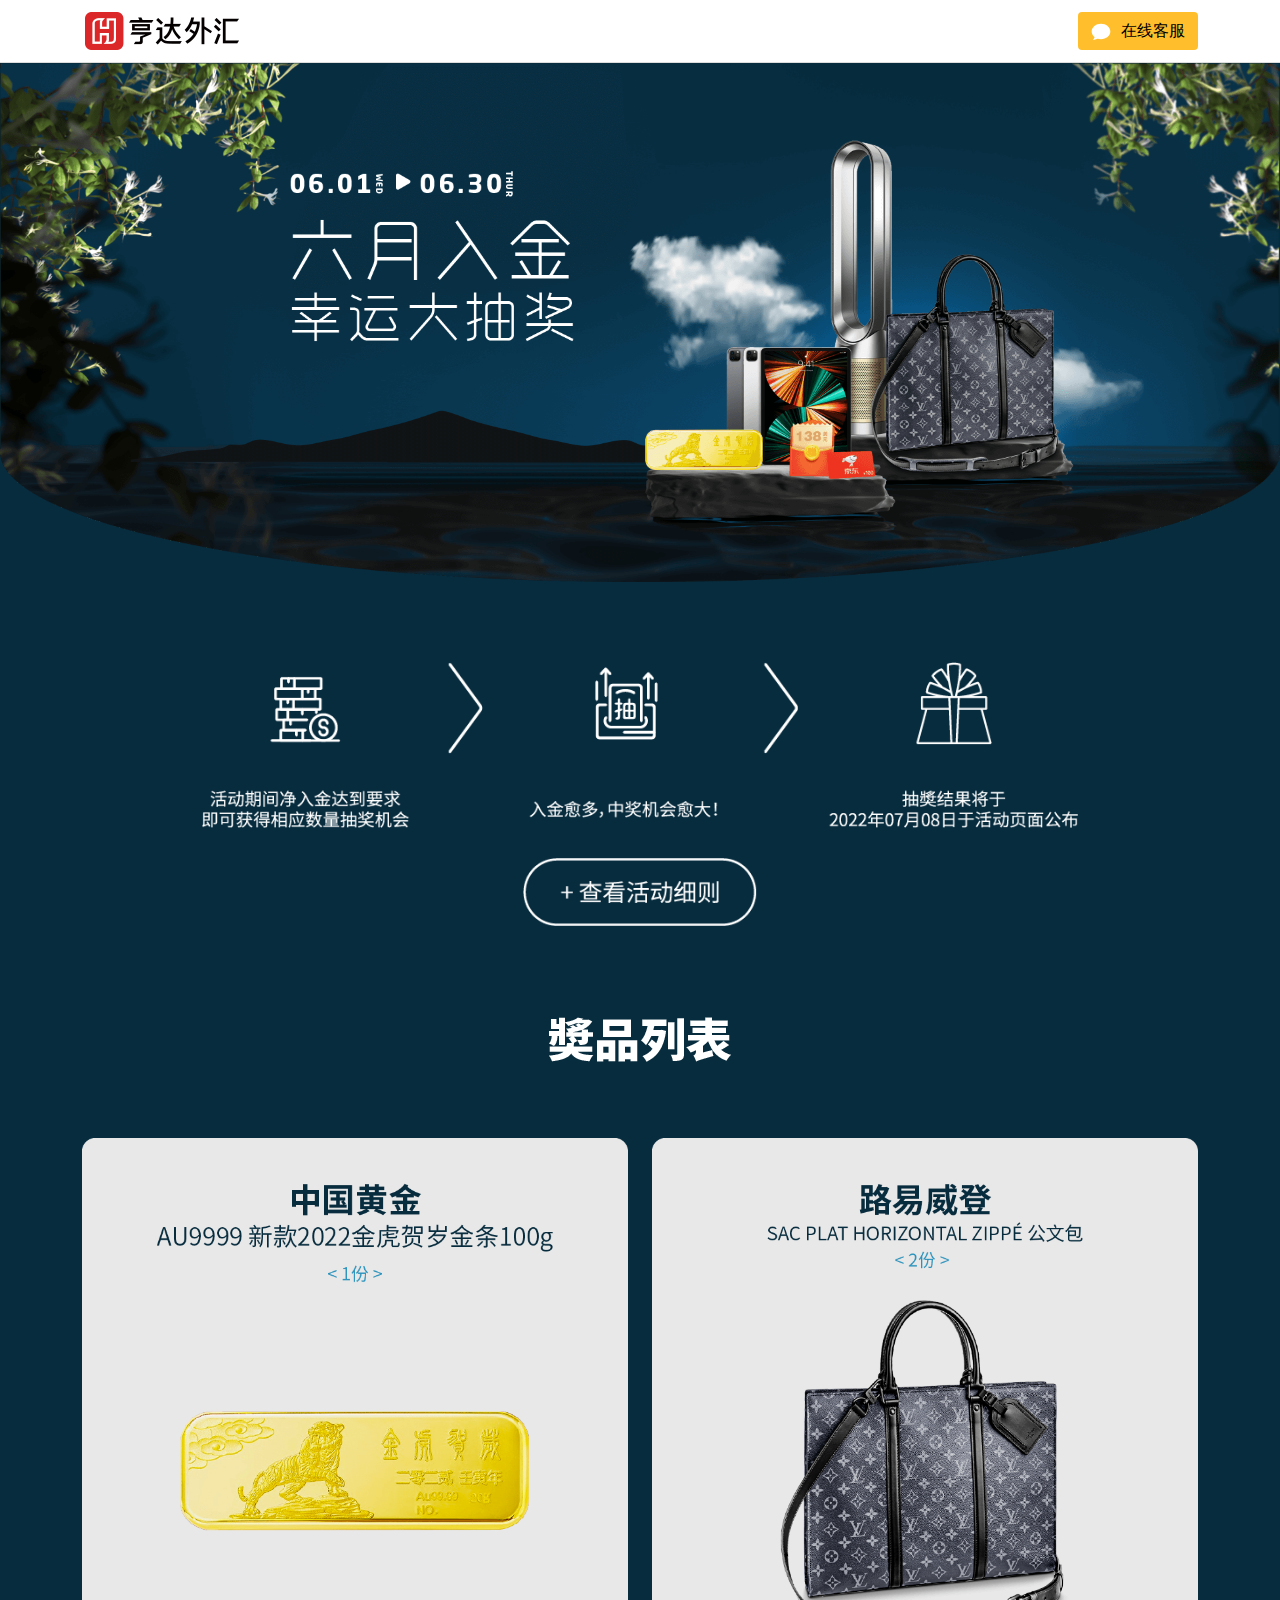
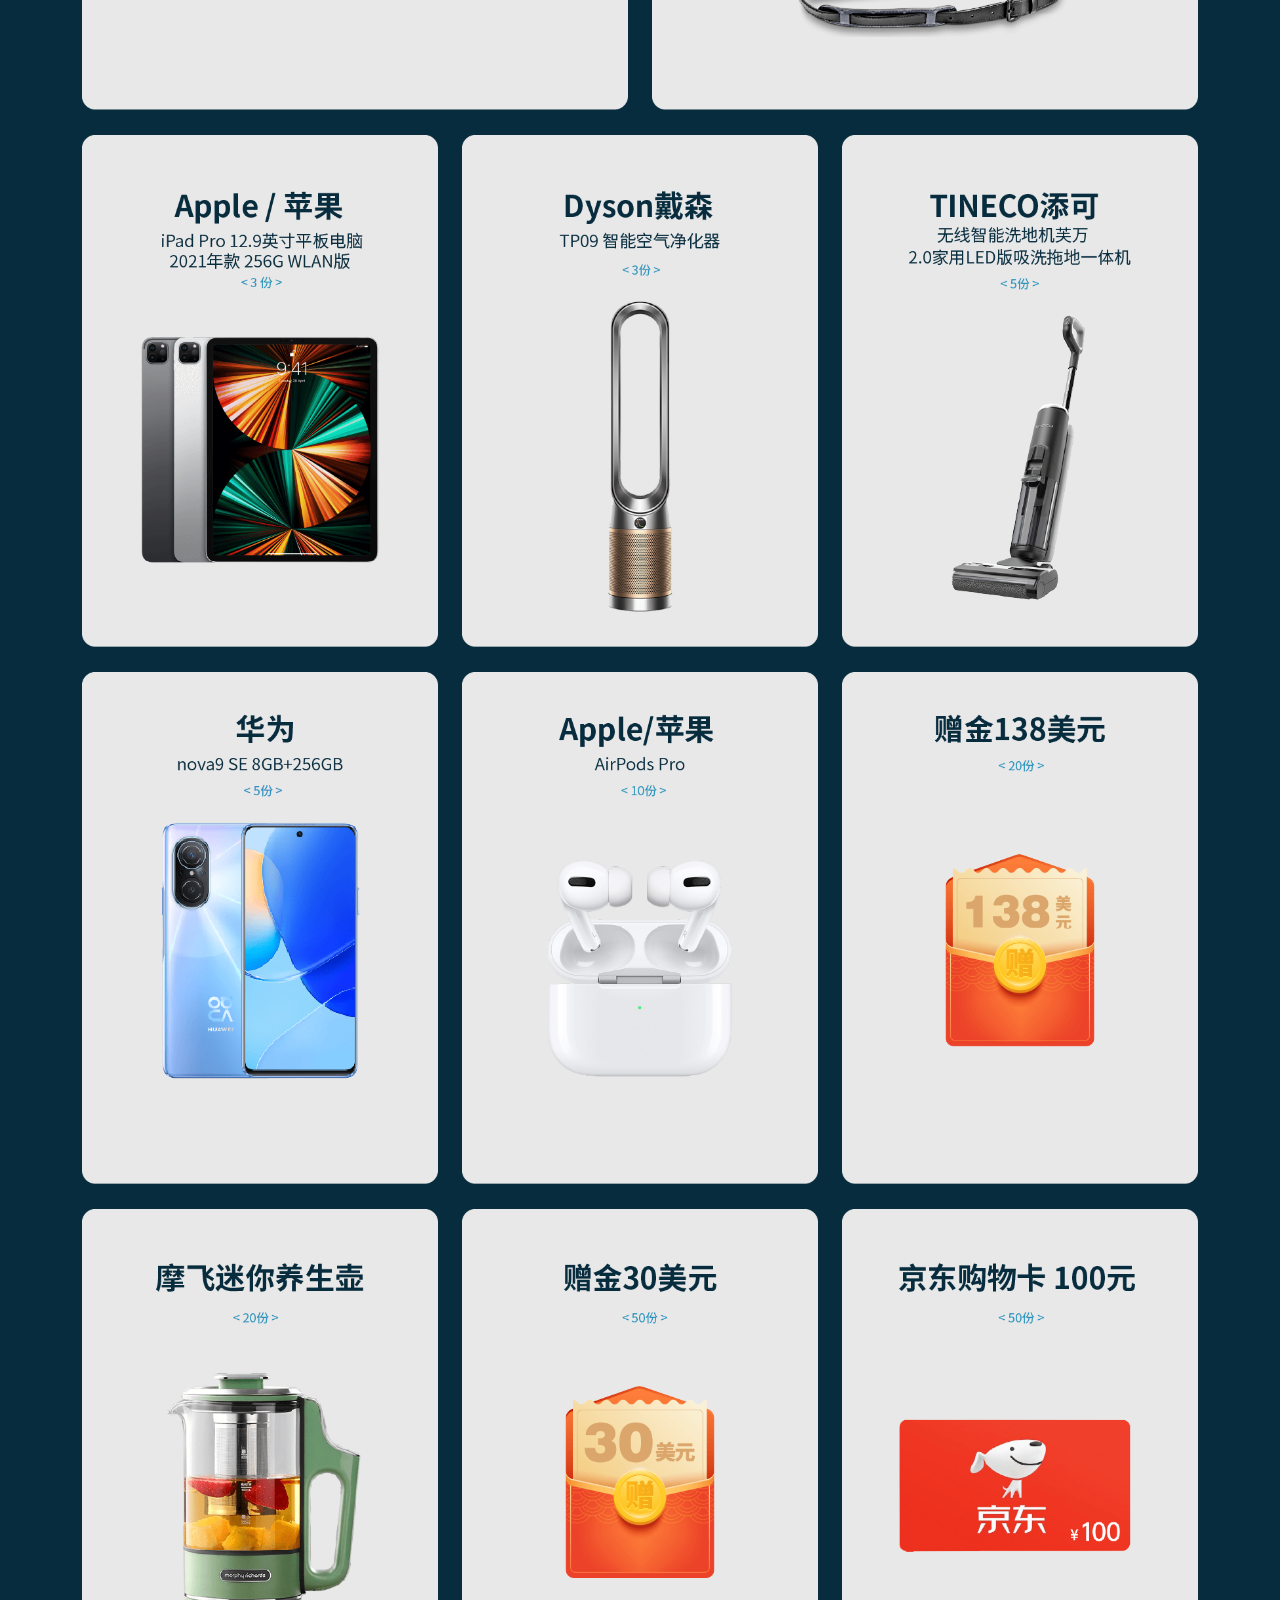
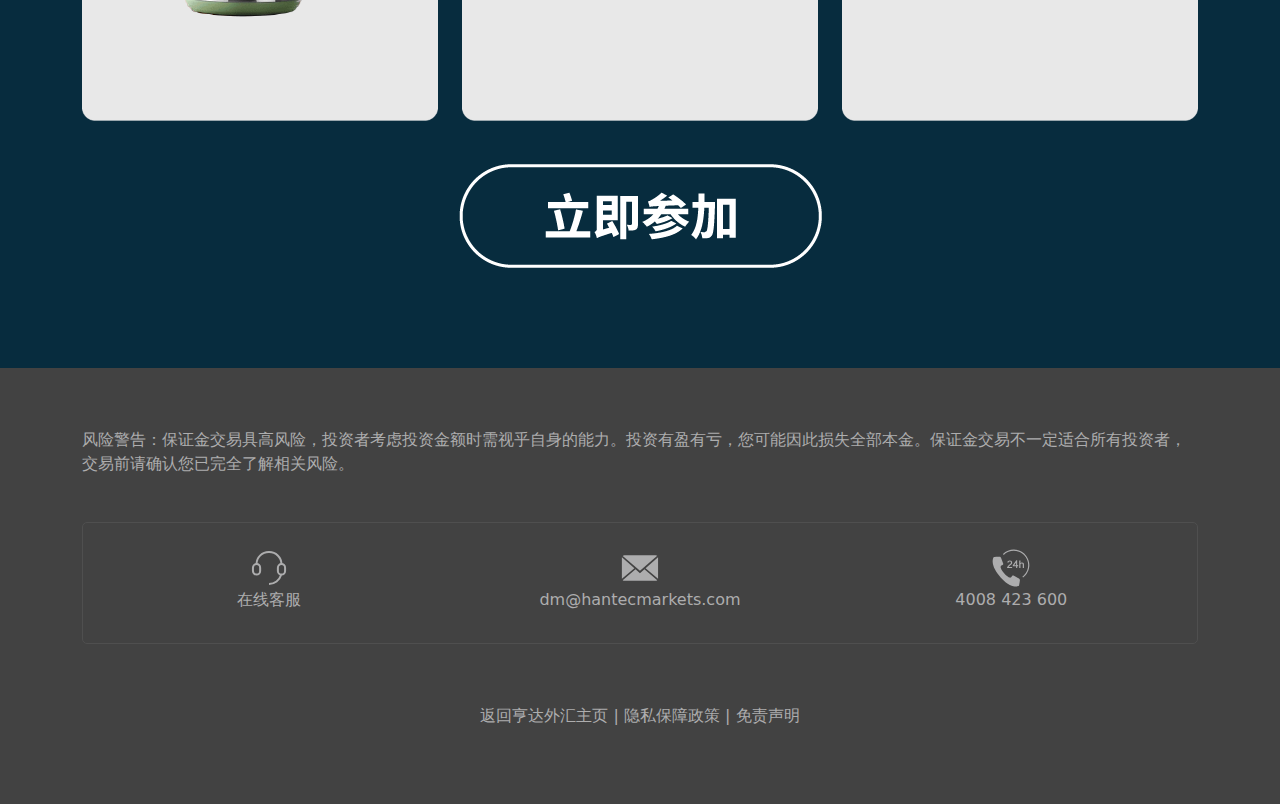
==== commit 8da01c31: "a" ====
--- a/index.html
+++ b/index.html
@@ -7,32 +7,10 @@
     <link rel="stylesheet" href="assets/css/bootstrap.min.css" />
     <link rel="stylesheet" href="assets/css/main.css" />
     <script src="assets/js/bootstrap.min.js"></script>
-    <title>亨达外汇 - 2022新春入金抽奖活动</title>
-    <!-- Google Tag Manager -->
-    <script>
-        (function(w, d, s, l, i) {
-            w[l] = w[l] || [];
-            w[l].push({
-                'gtm.start': new Date().getTime(),
-                event: 'gtm.js'
-            });
-            var f = d.getElementsByTagName(s)[0],
-                j = d.createElement(s),
-                dl = l != 'dataLayer' ? '&l=' + l : '';
-            j.async = true;
-            j.src =
-                'https://www.googletagmanager.com/gtm.js?id=' + i + dl;
-            f.parentNode.insertBefore(j, f);
-        })(window, document, 'script', 'dataLayer', 'GTM-P92TRCK');
-    </script>
-    <!-- End Google Tag Manager -->
+    <title>亨达外汇 - 六月入金抽奖活动</title>
 </head>
 
 <body>
-    <!-- Google Tag Manager (noscript) -->
-    <noscript><iframe src="https://www.googletagmanager.com/ns.html?id=GTM-P92TRCK"
-    height="0" width="0" style="display:none;visibility:hidden"></iframe></noscript>
-    <!-- End Google Tag Manager (noscript) -->
     <!--header-->
     <div class="header sticky-md-top">
         <div class="container">
@@ -46,712 +24,165 @@
             </div>
         </div>
     </div>
-    <div class=''>
 
-        <!--banner-->
-        <div class="banner">
-            <div class='container-fluid'>
-                <div class='row'>
-                    <div class='c'>
-                        <img src="assets/images/banner-bg.webp" class='img-fluid banner-bg'>
-                        <img src="assets/images/banner-bg-m.webp" class='img-fluid banner-bg-m'>
+    <!--banner-->
+    <div class="banner">
+        <div class='container-fluid'>
+            <div class='row'>
+                <div class='c'>
+                    <img src="assets/images/banner-bg.png" class='img-fluid banner-bg'>
+                    <img src="assets/images/banner-bg-m.png" class='img-fluid banner-bg-m'>
+                </div>
+            </div>
+        </div>
+    </div>
+
+    <!--step-->
+    <div class="step">
+        <div class="container">
+            <div class="row text-center">
+                <div class="col-12 text-center">
+                    <div class="cardf">
+                        <img class="step-pc" src="assets/images/step.png" />
+                        <img class="step-m" src="assets/images/step-m.png" />
+                        <div class="abb">
+                            <img class="btn-rules" data-bs-toggle="modal" data-bs-target="#rules" src="assets/images/btn-rules.png" />
+                        </div>
                     </div>
                 </div>
             </div>
         </div>
+    </div>
 
-        <!--list-->
-        <div class="list">
-            <div class="container">
-                <div class="row text-center">
-                    <div class="col-12 text-center">
-                        <h1>得奖名单</h1>
-                    </div>
-
-
-                    <div class="col-md-6 text-center">
-
-
-
-                        <div class='bg'>
-                            <div class='list-title'>
-                                一等奖：LV 新款女包CAPUCINES
-                            </div>
-                            <div class="tg-wrap">
-                                <table style="table-layout: fixed; width: 100%">
-                                    <colgroup>
-                                        <col style="width: 100%">
-                                    </colgroup>
-                                    <tbody>
-                                        <tr>
-                                            <td>陈** 522***96</td>
-                                            <td></td>
-                                        </tr>
-                                    </tbody>
-                                </table>
-                            </div>
-                        </div>
-
-                        <div class='bg'>
-                            <div class='list-title'>
-                                二等奖：MacBook Pro 16" M1 Pro
-                            </div>
-                            <div class="tg-wrap">
-                                <table style="table-layout: fixed; width: 100%">
-                                    <colgroup>
-                                        <col style="width: 50%">
-                                        <col style="width: 50%">
-                                    </colgroup>
-                                    <tbody>
-                                        <tr>
-                                            <td>王** 522***96</td>
-                                            <td>林** 522***21</td>
-                                        </tr>
-                                        <tr>
-                                            <td>赵** 522***55</td>
-                                            <td></td>
-                                        </tr>
-
-                                    </tbody>
-                                </table>
-                            </div>
-                        </div>
-
-                        <div class='bg'>
-                            <div class='list-title'>
-                                三等奖：iPhone 13 Pro Max
-                            </div>
-                            <div class="tg-wrap">
-                                <table style="table-layout: fixed; width: 100%">
-                                    <colgroup>
-                                        <col style="width: 50%">
-                                        <col style="width: 50%">
-                                    </colgroup>
-                                    <tbody>
-                                        <tr>
-                                            <td>韩** 512***65</td>
-                                            <td>廖** 522***21</td>
-                                        </tr>
-                                        <tr>
-                                            <td>曾** 522***13</td>
-                                            <td>萧** 522***87</td>
-                                        </tr>
-                                        <tr>
-                                            <td>刘** 512***96</td>
-                                            <td></td>
-                                        </tr>
-
-                                    </tbody>
-                                </table>
-                            </div>
-                        </div>
-
-                        <div class='bg'>
-                            <div class='list-title'>
-                                四等奖：小米至尊版电视6 55" 4KQLED
-                            </div>
-                            <div class="tg-wrap">
-                                <table style="table-layout: fixed; width: 100%">
-                                    <colgroup>
-                                        <col style="width: 50%">
-                                        <col style="width: 50%">
-                                    </colgroup>
-                                    <tbody>
-                                        <tr>
-                                            <td>郑** 522***31</td>
-                                            <td>陈** 522***35</td>
-                                        </tr>
-                                        <tr>
-                                            <td>杨** 522***99</td>
-                                            <td>王** 522***98</td>
-                                        </tr>
-                                        <tr>
-                                            <td>钟** 522***51</td>
-                                            <td></td>
-                                        </tr>
-
-                                    </tbody>
-                                </table>
-                            </div>
-                        </div>
-
-                        <div class='bg'>
-                            <div class='list-title'>
-                                五等奖：一加OnePlus 9 Pro 5G (8+128G)
-                            </div>
-                            <div class="tg-wrap">
-                                <table style="table-layout: fixed; width: 100%">
-                                    <colgroup>
-                                        <col style="width: 50%">
-                                        <col style="width: 50%">
-                                    </colgroup>
-                                    <tbody>
-                                        <tr>
-                                            <td>谢** 522***21</td>
-                                            <td>骆** 522***16</td>
-                                        </tr>
-                                        <tr>
-                                            <td>黄** 522***82</td>
-                                            <td>侯** 522***23</td>
-                                        </tr>
-                                        <tr>
-                                            <td>王** 522***83</td>
-                                            <td>杨** 522***70</td>
-                                        </tr>
-                                        <tr>
-                                            <td>黄** 512***84</td>
-                                            <td>吴** 522***67</td>
-                                        </tr>
-                                        <tr>
-                                            <td>吴** 522***65</td>
-                                            <td>王** 522***53</td>
-                                        </tr>
-
-
-                                    </tbody>
-                                </table>
-                            </div>
-                        </div>
-                        <div class='bg'>
-                            <div class='list-title'>
-                                六等奖：华为手表WATCH3
-                            </div>
-                            <div class="tg-wrap">
-                                <table style="table-layout: fixed; width: 100%">
-                                    <colgroup>
-                                        <col style="width: 50%">
-                                        <col style="width: 50%">
-                                    </colgroup>
-                                    <tbody>
-                                        <tr>
-                                            <td>郑** 522***50</td>
-                                            <td>林** 522***60</td>
-                                        </tr>
-                                        <tr>
-                                            <td>林** 522***94</td>
-                                            <td>刘** 522***83</td>
-                                        </tr>
-                                        <tr>
-                                            <td>周** 522***97</td>
-                                            <td>庄** 522***21</td>
-                                        </tr>
-                                        <tr>
-                                            <td>左** 512***95</td>
-                                            <td>周** 522***88</td>
-                                        </tr>
-                                        <tr>
-                                            <td>吴** 522***96</td>
-                                            <td>吴* 522***46</td>
-                                        </tr>
-                                        <tr>
-                                            <td>林** 522***33</td>
-                                            <td>郑** 522***50</td>
-                                        </tr>
-                                        <tr>
-                                            <td>娄** 522***36</td>
-                                            <td>张** 522***54</td>
-                                        </tr>
-                                        <tr>
-                                            <td>吴** 522***67</td>
-                                            <td></td>
-                                        </tr>
-
-
-
-                                    </tbody>
-                                </table>
-                            </div>
-                        </div>
-                        <div class='bg'>
-                            <div class='list-title'>
-                                七等奖：周大福虎年生肖3D足金黄金吊坠
-                            </div>
-                            <div class="tg-wrap">
-                                <table style="table-layout: fixed; width: 100%">
-                                    <colgroup>
-                                        <col style="width: 50%">
-                                        <col style="width: 50%">
-                                    </colgroup>
-                                    <tbody>
-                                        <tr>
-                                            <td>庄** 522***77</td>
-                                            <td>叶** 522***03</td>
-                                        </tr>
-                                        <tr>
-                                            <td>黄** 522***90</td>
-                                            <td>杨** 512***30</td>
-                                        </tr>
-                                        <tr>
-                                            <td>黄** 522***90</td>
-                                            <td>林** 522***99</td>
-                                        </tr>
-                                        <tr>
-                                            <td>林** 522***16</td>
-                                            <td>王** 522***96</td>
-                                        </tr>
-                                        <tr>
-                                            <td>白* 512***34</td>
-                                            <td>吴** 522***00</td>
-                                        </tr>
-                                        <tr>
-                                            <td>黄** 522***82</td>
-                                            <td>陈** 522***29</td>
-                                        </tr>
-                                        <tr>
-                                            <td>蒋* 522***61</td>
-                                            <td>韩** 512***65</td>
-                                        </tr>
-                                        <tr>
-                                            <td>陈** 522***03</td>
-                                            <td></td>
-                                        </tr>
-
-
-                                    </tbody>
-                                </table>
-                            </div>
-                        </div>
-
-                        <div class='bg'>
-                            <div class='list-title'>
-                                八等奖：赠金188美元
-                            </div>
-                            <div class="tg-wrap">
-                                <table style="table-layout: fixed; width: 100%">
-                                    <colgroup>
-                                        <col style="width: 50%">
-                                        <col style="width: 50%">
-                                    </colgroup>
-                                    <tbody>
-                                        <tr>
-                                            <td>吴** 522***67</td>
-                                            <td>李** 522***32</td>
-                                        </tr>
-                                        <tr>
-                                            <td>罗** 512***45</td>
-                                            <td>吴* 522***46</td>
-                                        </tr>
-                                        <tr>
-                                            <td>张** 522***54</td>
-                                            <td>蔡** 522***91</td>
-                                        </tr>
-                                        <tr>
-                                            <td>周** 522***97</td>
-                                            <td>王** 522***83</td>
-                                        </tr>
-                                        <tr>
-                                            <td>刘** 522***83</td>
-                                            <td>张** 522***54</td>
-                                        </tr>
-                                        <tr>
-                                            <td>郑** 522***50</td>
-                                            <td>许* 522***23</td>
-                                        </tr>
-                                        <tr>
-                                            <td>尚** 522***84</td>
-                                            <td>黄** 522***86</td>
-                                        </tr>
-                                        <tr>
-                                            <td>戴** 522***13</td>
-                                            <td>苏** 522***17</td>
-                                        </tr>
-                                        <tr>
-                                            <td>陈* 522***61</td>
-                                            <td>陈** 522***45</td>
-                                        </tr>
-                                        <tr>
-                                            <td>黄** 522***75</td>
-                                            <td>吴** 522***21</td>
-                                        </tr>
-                                        <tr>
-                                            <td>王** 522***96</td>
-                                            <td>李** 522***74</td>
-                                        </tr>
-                                        <tr>
-                                            <td>吴** 522***67</td>
-                                            <td>刘** 512***79</td>
-                                        </tr>
-                                        <tr>
-                                            <td>陈** 512***10</td>
-                                            <td>陈** 522***92</td>
-                                        </tr>
-                                        <tr>
-                                            <td>白* 512***34</td>
-                                            <td>李** 522***32</td>
-                                        </tr>
-                                        <tr>
-                                            <td>黄* 522***39</td>
-                                            <td>黄** 522***81</td>
-                                        </tr>
-
-
-
-                                    </tbody>
-                                </table>
-                            </div>
-                        </div>
-
-
-                    </div>
-
-                    <div class="col-md-6 text-center">
-
-                        <div class='bg'>
-                            <div class='list-title'>
-                                九等奖：倍轻松项颈椎按摩器
-                            </div>
-                            <div class="tg-wrap">
-                                <table style="table-layout: fixed; width: 100%">
-                                    <colgroup>
-                                        <col style="width: 50%">
-                                        <col style="width: 50%">
-                                    </colgroup>
-                                    <tbody>
-                                        <tr>
-                                            <td>叶** 522***60</td>
-                                            <td>张** 522***58</td>
-                                        </tr>
-                                        <tr>
-                                            <td>林** 522***94</td>
-                                            <td>袁** 522***99</td>
-                                        </tr>
-                                        <tr>
-                                            <td>张** 522***58</td>
-                                            <td>萧** 522***16</td>
-                                        </tr>
-                                        <tr>
-                                            <td>艾* 522***29</td>
-                                            <td>林** 522***01</td>
-                                        </tr>
-                                        <tr>
-                                            <td>黎** 522***40</td>
-                                            <td>萧** 522***87</td>
-                                        </tr>
-                                        <tr>
-                                            <td>左** 512***95</td>
-                                            <td>黄* 522***39</td>
-                                        </tr>
-                                        <tr>
-                                            <td>张** 522***58</td>
-                                            <td>李** 522***86</td>
-                                        </tr>
-                                        <tr>
-                                            <td>周** 522***88</td>
-                                            <td>吴** 522***91</td>
-                                        </tr>
-                                        <tr>
-                                            <td>吴** 522***33</td>
-                                            <td>高** 522***66</td>
-                                        </tr>
-                                        <tr>
-                                            <td>黄** 522***79</td>
-                                            <td>陈** 522***03</td>
-                                        </tr>
-                                        <tr>
-                                            <td>王** 522***60</td>
-                                            <td>谢** 522***42</td>
-                                        </tr>
-                                        <tr>
-                                            <td>闵** 512***72</td>
-                                            <td>郑** 522***50</td>
-                                        </tr>
-                                        <tr>
-                                            <td>林** 522***12</td>
-                                            <td>陈** 522***66</td>
-                                        </tr>
-                                        <tr>
-                                            <td>黄** 522***17</td>
-                                            <td>杨** 522***54</td>
-                                        </tr>
-                                        <tr>
-                                            <td>张** 512***61</td>
-                                            <td>林** 522***33</td>
-                                        </tr>
-
-                                    </tbody>
-                                </table>
-                            </div>
-                        </div>
-                        <div class='bg'>
-                            <div class='list-title'>
-                                十等奖：赠金30美元
-                            </div>
-                            <div class="tg-wrap">
-                                <table style="table-layout: fixed; width: 100%">
-                                    <colgroup>
-                                        <col style="width: 50%">
-                                        <col style="width: 50%">
-                                    </colgroup>
-                                    <tbody>
-                                        <tr>
-                                            <td>蔡** 522***91</td>
-                                            <td>陈** 522***34</td>
-                                        </tr>
-                                        <tr>
-                                            <td>杨** 522***12</td>
-                                            <td>吴** 522***31</td>
-                                        </tr>
-                                        <tr>
-                                            <td>邓** 522***57</td>
-                                            <td>张** 522***58</td>
-                                        </tr>
-                                        <tr>
-                                            <td>陈** 522***91</td>
-                                            <td>许** 522***94</td>
-                                        </tr>
-                                        <tr>
-                                            <td>黃** 522***85</td>
-                                            <td>林** 522***02</td>
-                                        </tr>
-                                        <tr>
-                                            <td>孙** 522***69</td>
-                                            <td>莫** 522***79</td>
-                                        </tr>
-                                        <tr>
-                                            <td>尚** 522***84</td>
-                                            <td>白* 512***34</td>
-                                        </tr>
-                                        <tr>
-                                            <td>黄** 522***49</td>
-                                            <td>王** 522***41</td>
-                                        </tr>
-                                        <tr>
-                                            <td>翁** 522***87</td>
-                                            <td>周** 522***88</td>
-                                        </tr>
-                                        <tr>
-                                            <td>陈** 512***42</td>
-                                            <td>闵** 512***72</td>
-                                        </tr>
-                                        <tr>
-                                            <td>高** 522***22</td>
-                                            <td>黄** 522***66</td>
-                                        </tr>
-                                        <tr>
-                                            <td>周** 522***65</td>
-                                            <td>杨** 522***82</td>
-                                        </tr>
-                                        <tr>
-                                            <td>陈** 522***21</td>
-                                            <td>狄** 522***66</td>
-                                        </tr>
-                                        <tr>
-                                            <td>黄** 522***42</td>
-                                            <td>陈** 522***66</td>
-                                        </tr>
-                                        <tr>
-                                            <td>杜** 522***39</td>
-                                            <td>林** 522***39</td>
-                                        </tr>
-                                        <tr>
-                                            <td>高** 522***22</td>
-                                            <td>高** 522***22</td>
-                                        </tr>
-                                        <tr>
-                                            <td>黄** 512***43</td>
-                                            <td>刘** 512***96</td>
-                                        </tr>
-                                        <tr>
-                                            <td>谢** 522***60</td>
-                                            <td>许** 522***94</td>
-                                        </tr>
-                                        <tr>
-                                            <td>胡** 522***97</td>
-                                            <td>王** 522***51</td>
-                                        </tr>
-                                        <tr>
-                                            <td>谢** 512***80</td>
-                                            <td>陈** 522***52</td>
-                                        </tr>
-                                        <tr>
-                                            <td>陈* 512***67</td>
-                                            <td>曾** 522***46</td>
-                                        </tr>
-                                        <tr>
-                                            <td>邓** 522***30</td>
-                                            <td>周** 522***88</td>
-                                        </tr>
-                                        <tr>
-                                            <td>娄** 522***36</td>
-                                            <td>张** 522***69</td>
-                                        </tr>
-                                        <tr>
-                                            <td>杨** 522***18</td>
-                                            <td>邓** 512***68</td>
-                                        </tr>
-                                        <tr>
-                                            <td>吴** 522***00</td>
-                                            <td>赵** 522***30</td>
-                                        </tr>
-
-
-                                    </tbody>
-                                </table>
-                            </div>
-                        </div>
-
-                        <div class='bg'>
-                            <div class='list-title'>
-                                十一等奖：京东购物卡100元
-                            </div>
-                            <div class="tg-wrap">
-                                <table style="table-layout: fixed; width: 100%">
-                                    <colgroup>
-                                        <col style="width: 50%">
-                                        <col style="width: 50%">
-                                    </colgroup>
-                                    <tbody>
-                                        <tr>
-                                            <td>王** 522***96</td>
-                                            <td>蔡** 522***91</td>
-                                        </tr>
-                                        <tr>
-                                            <td>黄** 522***81</td>
-                                            <td>杨** 522***12</td>
-                                        </tr>
-                                        <tr>
-                                            <td>黄** 522***10</td>
-                                            <td>吴** 522***65</td>
-                                        </tr>
-                                        <tr>
-                                            <td>黄** 522***42</td>
-                                            <td>黄** 522***20</td>
-                                        </tr>
-                                        <tr>
-                                            <td>周** 522***97</td>
-                                            <td>李** 522***86</td>
-                                        </tr>
-                                        <tr>
-                                            <td>黃** 522***85</td>
-                                            <td>黄** 522***13</td>
-                                        </tr>
-                                        <tr>
-                                            <td>翁** 522***95</td>
-                                            <td>曹** 522***44</td>
-                                        </tr>
-                                        <tr>
-                                            <td>杨** 522***77</td>
-                                            <td>黄** 522***70</td>
-                                        </tr>
-                                        <tr>
-                                            <td>吴** 522***65</td>
-                                            <td>张** 522***88</td>
-                                        </tr>
-                                        <tr>
-                                            <td>骆** 522***16</td>
-                                            <td>翁** 522***87</td>
-                                        </tr>
-                                        <tr>
-                                            <td>张** 522***54</td>
-                                            <td>张** 522***58</td>
-                                        </tr>
-                                        <tr>
-                                            <td>李** 522***16</td>
-                                            <td>曹** 522***44</td>
-                                        </tr>
-                                        <tr>
-                                            <td>张* 512***46</td>
-                                            <td>林** 522***61</td>
-                                        </tr>
-                                        <tr>
-                                            <td>倪** 522***25</td>
-                                            <td>林** 522***21</td>
-                                        </tr>
-                                        <tr>
-                                            <td>林** 522***21</td>
-                                            <td>梁** 522***17</td>
-                                        </tr>
-                                        <tr>
-                                            <td>刘** 512***96</td>
-                                            <td>吴** 522***67</td>
-                                        </tr>
-                                        <tr>
-                                            <td>曾** 522***46</td>
-                                            <td>周** 522***97</td>
-                                        </tr>
-                                        <tr>
-                                            <td>黄* 522***39</td>
-                                            <td>翁** 522***95</td>
-                                        </tr>
-                                        <tr>
-                                            <td>陈** 522***34</td>
-                                            <td>林** 522***02</td>
-                                        </tr>
-                                        <tr>
-                                            <td>杨** 522***18</td>
-                                            <td>刘** 522***73</td>
-                                        </tr>
-                                        <tr>
-                                            <td>王** 522***32</td>
-                                            <td>杨** 522***77</td>
-                                        </tr>
-                                        <tr>
-                                            <td>林** 522***21</td>
-                                            <td>黄** 522***82</td>
-                                        </tr>
-                                        <tr>
-                                            <td>蔡* 522***50</td>
-                                            <td>张** 522***58</td>
-                                        </tr>
-                                        <tr>
-                                            <td>谢** 522***21</td>
-                                            <td>袁** 522***99</td>
-                                        </tr>
-                                        <tr>
-                                            <td>杨** 512***56</td>
-                                            <td>周** 522***55</td>
-                                        </tr>
-
-
-                                    </tbody>
-                                </table>
-                            </div>
-                        </div>
-                    </div>
-
+    <!-- Modal -->
+    <div class="modal fade" id="rules" tabindex="-1" aria-labelledby="exampleModalLabel" aria-hidden="true">
+        <div class="modal-dialog modal-xl">
+            <div class="modal-content">
+                <div class="modal-header">
+                    <h4 class="modal-title" id="exampleModalLabel"><span>活动细则</span></h4>
+                    <button type="button" class="btn-close" data-bs-dismiss="modal" aria-label="Close"></button>
+                </div>
+                <div class="modal-body">
+                    <ol class="inner-txt">
+                        <li>活动时间：2022年6月1日至6月30日。</li>
+                        <li>活动对象：所有亨达外汇客户。</li>
+                        <li>
+                            活动内容：活动期间内，客户净入金达到活动要求，即可获得相应数量抽奖机会，入金愈多，中奖机会愈大！
+                        </li>
+                        <li>
+                            获得抽奖卷计算方式： 净入金达3000USD，可获 1次抽奖机会；净入金达6000USD，可获 2次抽奖机会；净入金达9000USD，可获 4次抽奖机会；净入金达15000USD，可获 7次抽奖机会；净入金达20000USD，可获 10次抽奖机会；净入金达30000USD，可获 15次抽奖机会；净入金达40000USD，可获 20次抽奖机会。
+                        </li>
+                        <li>
+                            客户需在活动页面内点击”立即参加”按钮，并向客服登记后方可获得参加此次活动资格。活动期间内任何时间均可登记参加此活动，活动期间内的所有入金均会被计算。
+                        </li>
+                        <li>幸运抽奖将在2022年6月8日进行，我们将从所有参与抽奖活动的客户当中，随机抽出奖品得奖者，随后将会联系中奖客户。同时，中奖名单将在官网公布。</li>
+                        <li>奖品将于活动结束后30个工作天内统一寄送。</li>
+                        <li>如因奖品缺货，亨达外汇将会安排同类型及同等价值的产品作为补偿，有关货品差价并不会退还。</li>
+                        <li>
+                            亨达外汇并不提供礼品的选色服务，如有特别要求，亨达外汇只会尽量满足，并不保证能提供指定颜色的礼品。
+                        </li>
+                        <li>亨达外汇并非奖品的供货商，对奖品质量问题及运输过程中的损毁问题恕不承担任何责任。</li>
+                        <li>
+                            为保障公平性，我们将严格监测作弊行为，一经发现，亨达外汇有权取消其获取奖赏资格及奖品。
+                        </li>
+                        <li>
+                            亨达外汇保留随时修改本条款及细则之权利及取消或终止是次活动，而毋须事先通知。如有任何争议，一切以亨达外汇之决定为最终裁决。如有其他疑问或投诉，请联系客户热线：4008 423 600 / 4001 200 603。
+                        </li>
+                    </ol>
+                </div>
+                <div class="modal-footer">
+                    <button type="button" class="btn btn-secondary" data-bs-dismiss="modal">关闭</button>
                 </div>
             </div>
+        </div>
+    </div>
 
-
-            <!--footer-->
-            <div class="footer">
-                <div class="container">
-                    <div class="row">
-                        <div class="col-12">
-                            <p>
-                                风险警告：保证金交易具高风险，投资者考虑投资金额时需视乎自身的能力。投资有盈有亏，您可能因此损失全部本金。保证金交易不一定适合所有投资者，交易前请确认您已完全了解相关风险。
-                            </p>
-                        </div>
-                    </div>
-                    <div class="row text-center contact">
-                        <div class="col-3">
-                            <a href="javascript:void(window.open('https://livechat.hantecgroup.com/chat/chatClient/chatbox.jsp?companyID=8972&configID=19&skillId=3&enterurl=https%3A%2F%2Flivechat.hantec.com%2Fchat%2Fpreview.jsp%3Fid%3D8972&k=1','','width=760,height=500,left=0,top=0,resizable=yes,menubar=no,location=no,status=yes,scrollbars=yes'))"><img src="assets/images/contact-icon-01.svg" /></a>
-                            <p>在线客服</p>
-                        </div>
-                        <div class="col-3">
-                            <a href="javascript:void(window.open('http://wpa.b.qq.com/cgi/wpa.php?ln=1&key=XzgwMDE1NzgwOF80NTU0ODZfODAwMTU3ODA4XzJf','','width=760,height=500,left=0,top=0,resizable=yes,menubar=no,location=no,status=yes,scrollbars=yes'))"><img src="assets/images/contact-icon-03.svg" /></a>
-                            <p>QQ客服</p>
-                        </div>
-                        <div class="col-3">
-                            <img src="assets/images/contact-icon-04.svg" />
-                            <p>dm@hantecmarkets.com</p>
-                        </div>
-                        <div class="col-3">
-                            <img src="assets/images/contact-icon-02.svg" />
-                            <p>4008 423 600</p>
-                        </div>
-                    </div>
-                    <div class="row text-center">
-                        <div class="col-12">
-                            <p>
-                                <a target="_blank" href="https://www.hantec-wt.com/">返回亨达外汇主页</a> |
-                                <a target="_blank" href="https://www.hantec-wt.com/terms.html#04">隐私保障政策</a> |
-                                <a target="_blank" href="https://www.hantec-wt.com/terms.html#02">免责声明</a>
-                            </p>
-                        </div>
-                    </div>
+    <!-- gift -->
+    <div id="gift">
+        <div class="container">
+            <div class="row">
+                <div class="col-12 text-center">
+                    <img class="title" src="assets/images/title3.png" />
                 </div>
             </div>
+            <div class="row">
+                <div class="col-12 col-md-6">
+                    <img class="gift-img" src="assets/images/gift/1.png" />
+                </div>
+                <div class="col-12 col-md-6">
+                    <img class="gift-img" src="assets/images/gift/2.png" />
+                </div>
+                <div class="col-6 col-md-4">
+                    <img class="gift-img" src="assets/images/gift/3.png" />
+                </div>
+                <div class="col-6 col-md-4">
+                    <img class="gift-img" src="assets/images/gift/4.png" />
+                </div>
+                <div class="col-6 col-md-4">
+                    <img class="gift-img" src="assets/images/gift/5.png" />
+                </div>
+                <div class="col-6 col-md-4">
+                    <img class="gift-img" src="assets/images/gift/6.png" />
+                </div>
+                <div class="col-6 col-md-4">
+                    <img class="gift-img" src="assets/images/gift/7.png" />
+                </div>
+                <div class="col-6 col-md-4">
+                    <img class="gift-img" src="assets/images/gift/8.png" />
+                </div>
+                <div class="col-6 col-md-4">
+                    <img class="gift-img" src="assets/images/gift/9.png" />
+                </div>
+                <div class="col-6 col-md-4">
+                    <img class="gift-img" src="assets/images/gift/10.png" />
+                </div>
+                <div class="col-6 col-md-4">
+                    <img class="gift-img" src="assets/images/gift/11.png" />
+                </div>
+            </div>
+            <div class="row text-center">
+                <div class="abc">
+                    <a href="javascript:void(window.open('https://livechat.hantecgroup.com/chat/chatClient/chatbox.jsp?companyID=8972&configID=19&skillId=3&enterurl=https%3A%2F%2Flivechat.hantec.com%2Fchat%2Fpreview.jsp%3Fid%3D8972&k=1','','width=760,height=500,left=0,top=0,resizable=yes,menubar=no,location=no,status=yes,scrollbars=yes'))"><img src="assets/images/join-btn.png" /></a>
+                </div>
+            </div>
+        </div>
+    </div>
+
+    <!--footer-->
+    <div class="footer">
+        <div class="container">
+            <div class="row">
+                <div class="col-12">
+                    <p>
+                        风险警告：保证金交易具高风险，投资者考虑投资金额时需视乎自身的能力。投资有盈有亏，您可能因此损失全部本金。保证金交易不一定适合所有投资者，交易前请确认您已完全了解相关风险。
+                    </p>
+                </div>
+            </div>
+            <div class="row text-center contact">
+                <div class="col-4">
+                    <a href="javascript:void(window.open('https://livechat.hantecgroup.com/chat/chatClient/chatbox.jsp?companyID=8972&configID=19&skillId=3&enterurl=https%3A%2F%2Flivechat.hantec.com%2Fchat%2Fpreview.jsp%3Fid%3D8972&k=1','','width=760,height=500,left=0,top=0,resizable=yes,menubar=no,location=no,status=yes,scrollbars=yes'))"><img src="assets/images/contact-icon-01.svg" /></a>
+                    <p>在线客服</p>
+                </div>
+                <div class="col-4">
+                    <img src="assets/images/contact-icon-04.svg" />
+                    <p>dm@hantecmarkets.com</p>
+                </div>
+                <div class="col-4">
+                    <img src="assets/images/contact-icon-02.svg" />
+                    <p>4008 423 600</p>
+                </div>
+            </div>
+            <div class="row text-center">
+                <div class="col-12">
+                    <p>
+                        <a target="_blank" href="https://www.hantec-wt.com/">返回亨达外汇主页</a> |
+                        <a target="_blank" href="https://www.hantec-wt.com/terms.html#04">隐私保障政策</a> |
+                        <a target="_blank" href="https://www.hantec-wt.com/terms.html#02">免责声明</a>
+                    </p>
+                </div>
+            </div>
+        </div>
+    </div>
 </body>
 
 </html>--- a/assets/css/main.css
+++ b/assets/css/main.css
@@ -5,13 +5,11 @@
 }
 
 body {
-    background: url(../images/bg.webp);
-    background-size: contain;
-    background-repeat: repeat;
+    background: #072C3E;
 }
 
 .btn-area {
-    margin: 20px 0 40px 0;
+    margin: 60px 0;
 }
 
 a {
@@ -114,8 +112,8 @@
 
 /* step */
 
-.step {
-    margin-top: 30px;
+.cardf {
+    padding: 80px 120px 50px 120px;
 }
 
 .btn-rules {
@@ -160,7 +158,7 @@
 }
 
 .modal-title span {
-    color: #319a9f;
+    color: #FF6671;
     font-weight: 600;
     margin-left: 10px;
 }
@@ -169,13 +167,17 @@
 /* gift */
 
 #gift {
-    padding: 0 0 100px 0;
+    margin-bottom: 50px;
 }
 
 .gift-img {
     position: relative;
     margin: 12.5px 0;
     z-index: 100;
+}
+
+.abc {
+    margin: 30px 0 50px 0;
 }
 
 
@@ -230,7 +232,7 @@
     .banner-bg-m {
         display: block;
     }
-    .card {
+    .cardf {
         padding: 20px;
     }
     .step-pc {
@@ -270,36 +272,11 @@
         display: none;
     }
     .title {
+        padding-left: 35%;
+        padding-right: 35%;
+    }
+    .abc {
         padding-left: 20%;
         padding-right: 20%;
     }
-}
-
-
-/* list*/
-
-.list-title {
-    font-size: x-large;
-    color: #fff;
-    border-radius: 10px;
-    background-color: #8b9cb8;
-    padding: 20px;
-    margin-bottom: 10px;
-}
-
-.list {
-    color: #000
-}
-
-.list h1 {
-    color: #fff;
-    font-weight: 800;
-    margin: 50px auto;
-}
-
-.bg {
-    background-color: #fff;
-    padding: 10px;
-    margin-bottom: 33px;
-    border-radius: 10px;
 }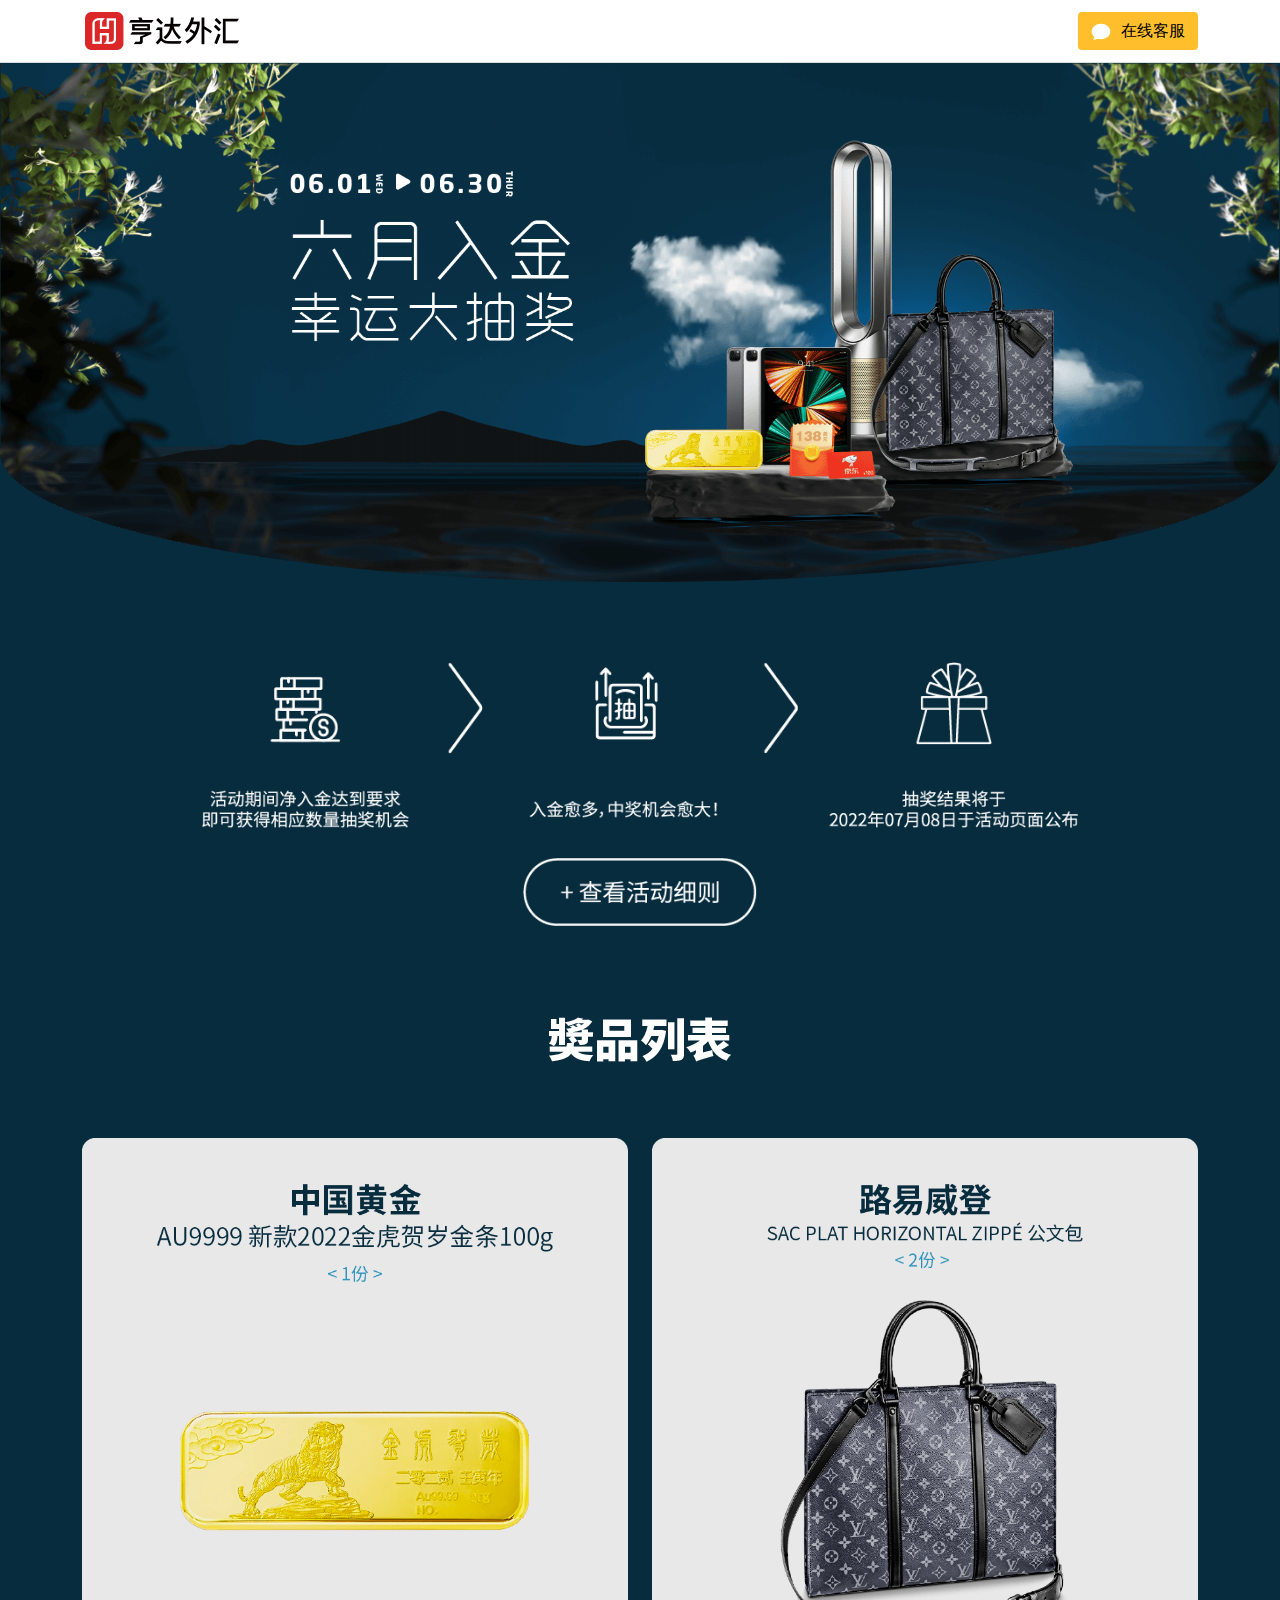
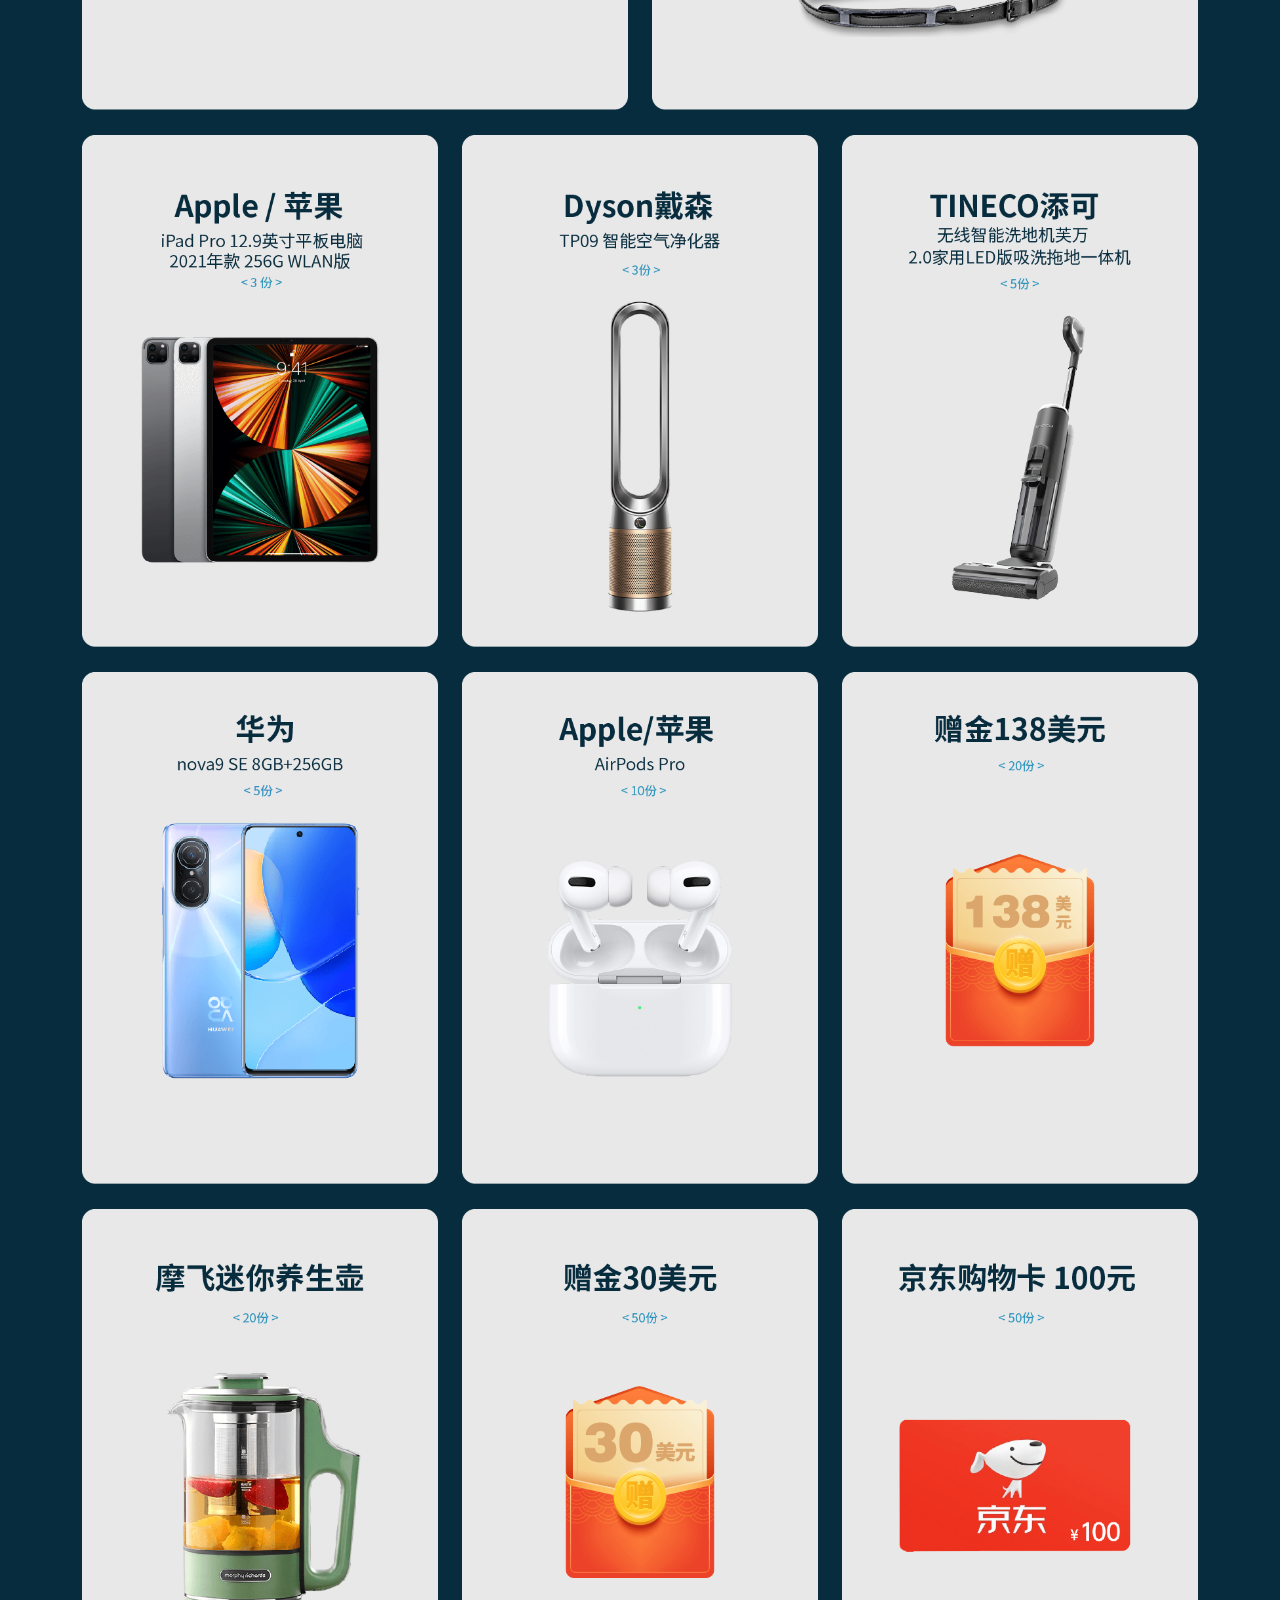
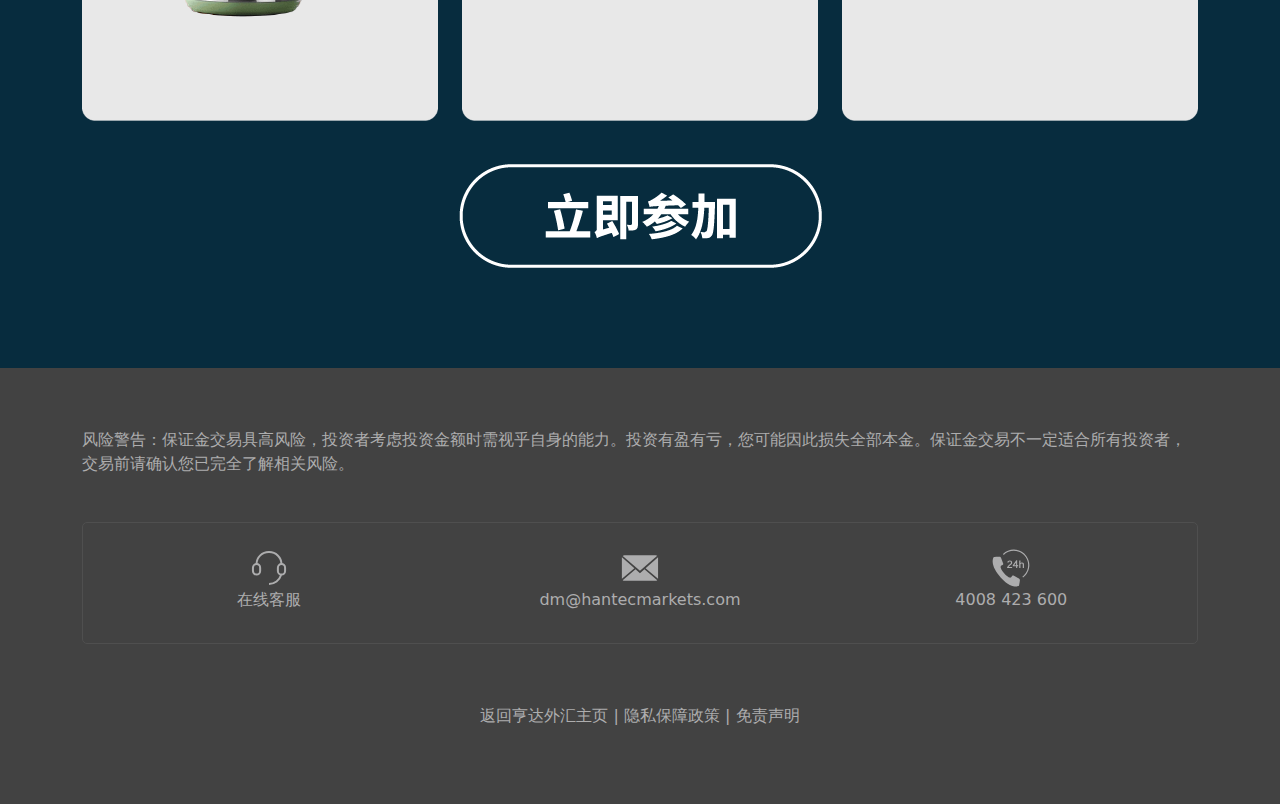
==== commit 78c4f9ee: "a" ====
--- a/index.html
+++ b/index.html
@@ -75,7 +75,7 @@
                         <li>
                             客户需在活动页面内点击”立即参加”按钮，并向客服登记后方可获得参加此次活动资格。活动期间内任何时间均可登记参加此活动，活动期间内的所有入金均会被计算。
                         </li>
-                        <li>幸运抽奖将在2022年6月8日进行，我们将从所有参与抽奖活动的客户当中，随机抽出奖品得奖者，随后将会联系中奖客户。同时，中奖名单将在官网公布。</li>
+                        <li>幸运抽奖将在2022年7月8日进行，我们将从所有参与抽奖活动的客户当中，随机抽出奖品得奖者，随后将会联系中奖客户。同时，中奖名单将在官网公布。</li>
                         <li>奖品将于活动结束后30个工作天内统一寄送。</li>
                         <li>如因奖品缺货，亨达外汇将会安排同类型及同等价值的产品作为补偿，有关货品差价并不会退还。</li>
                         <li>
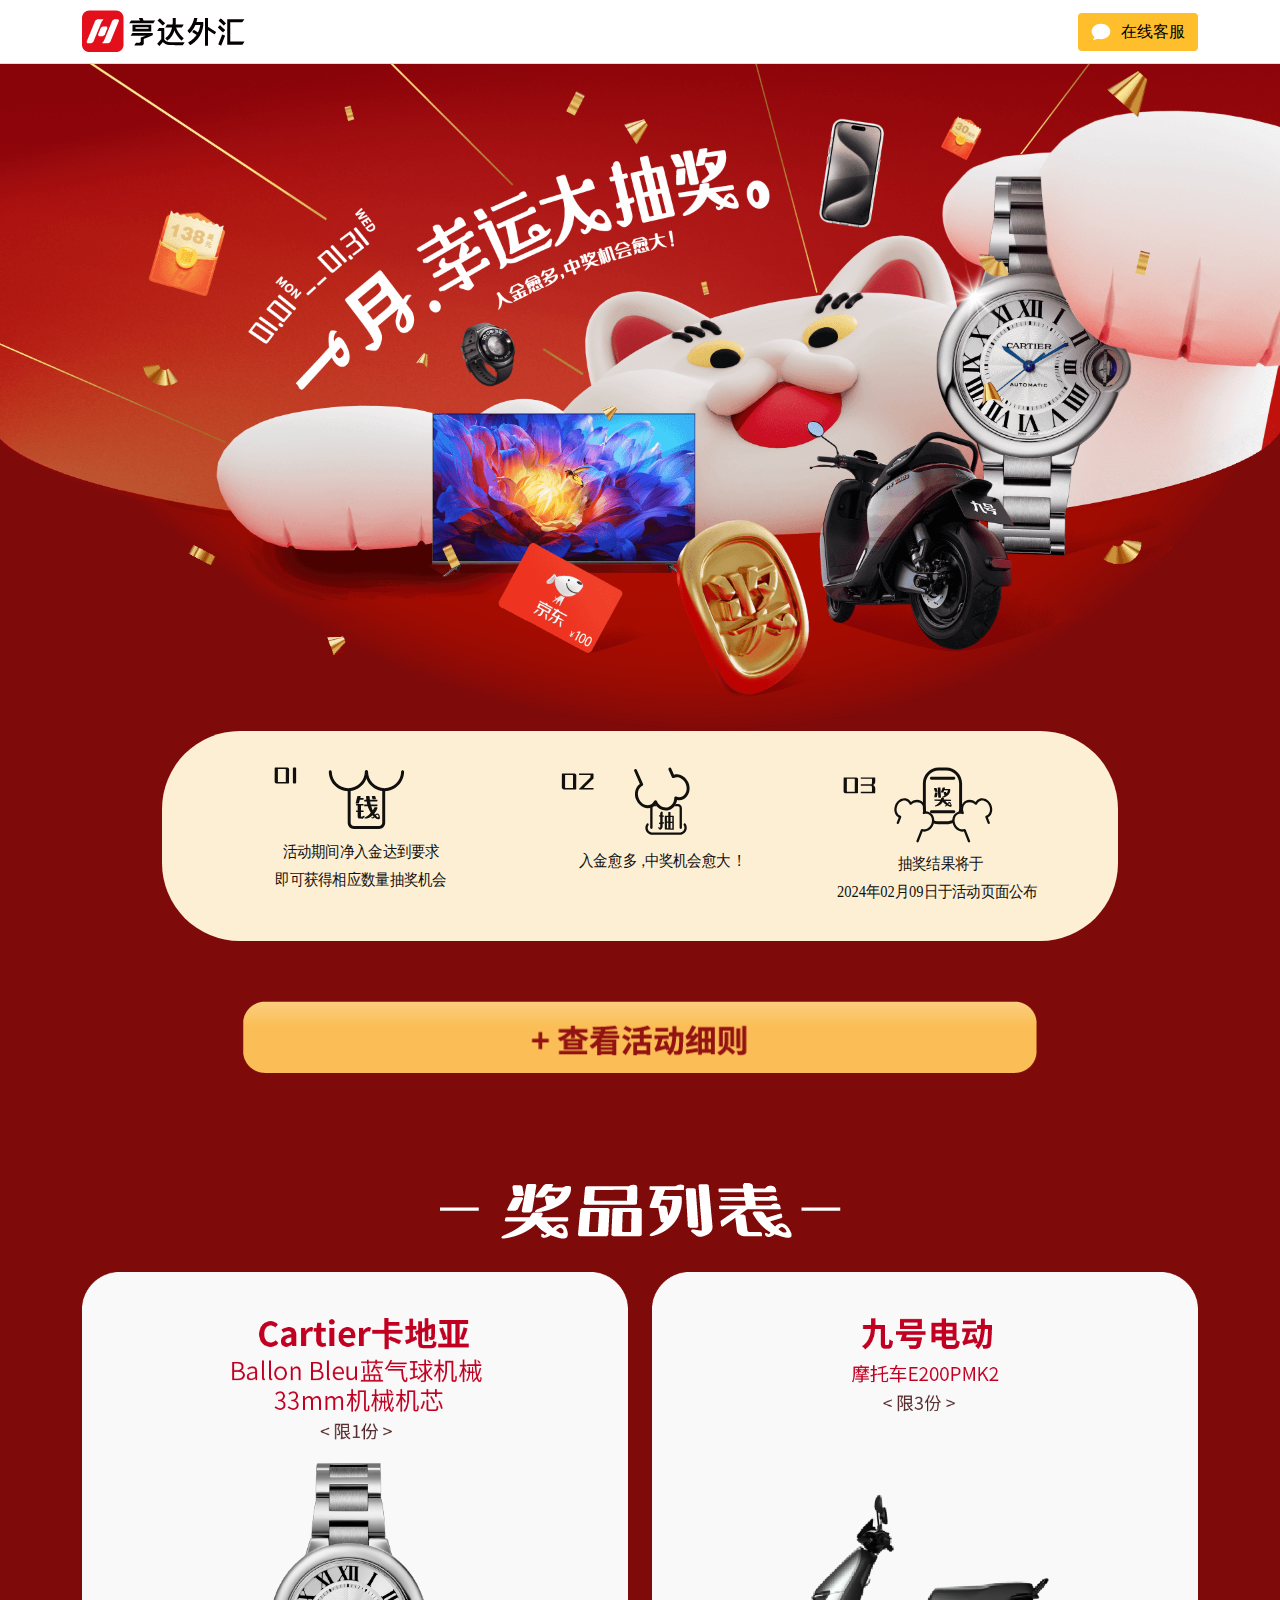
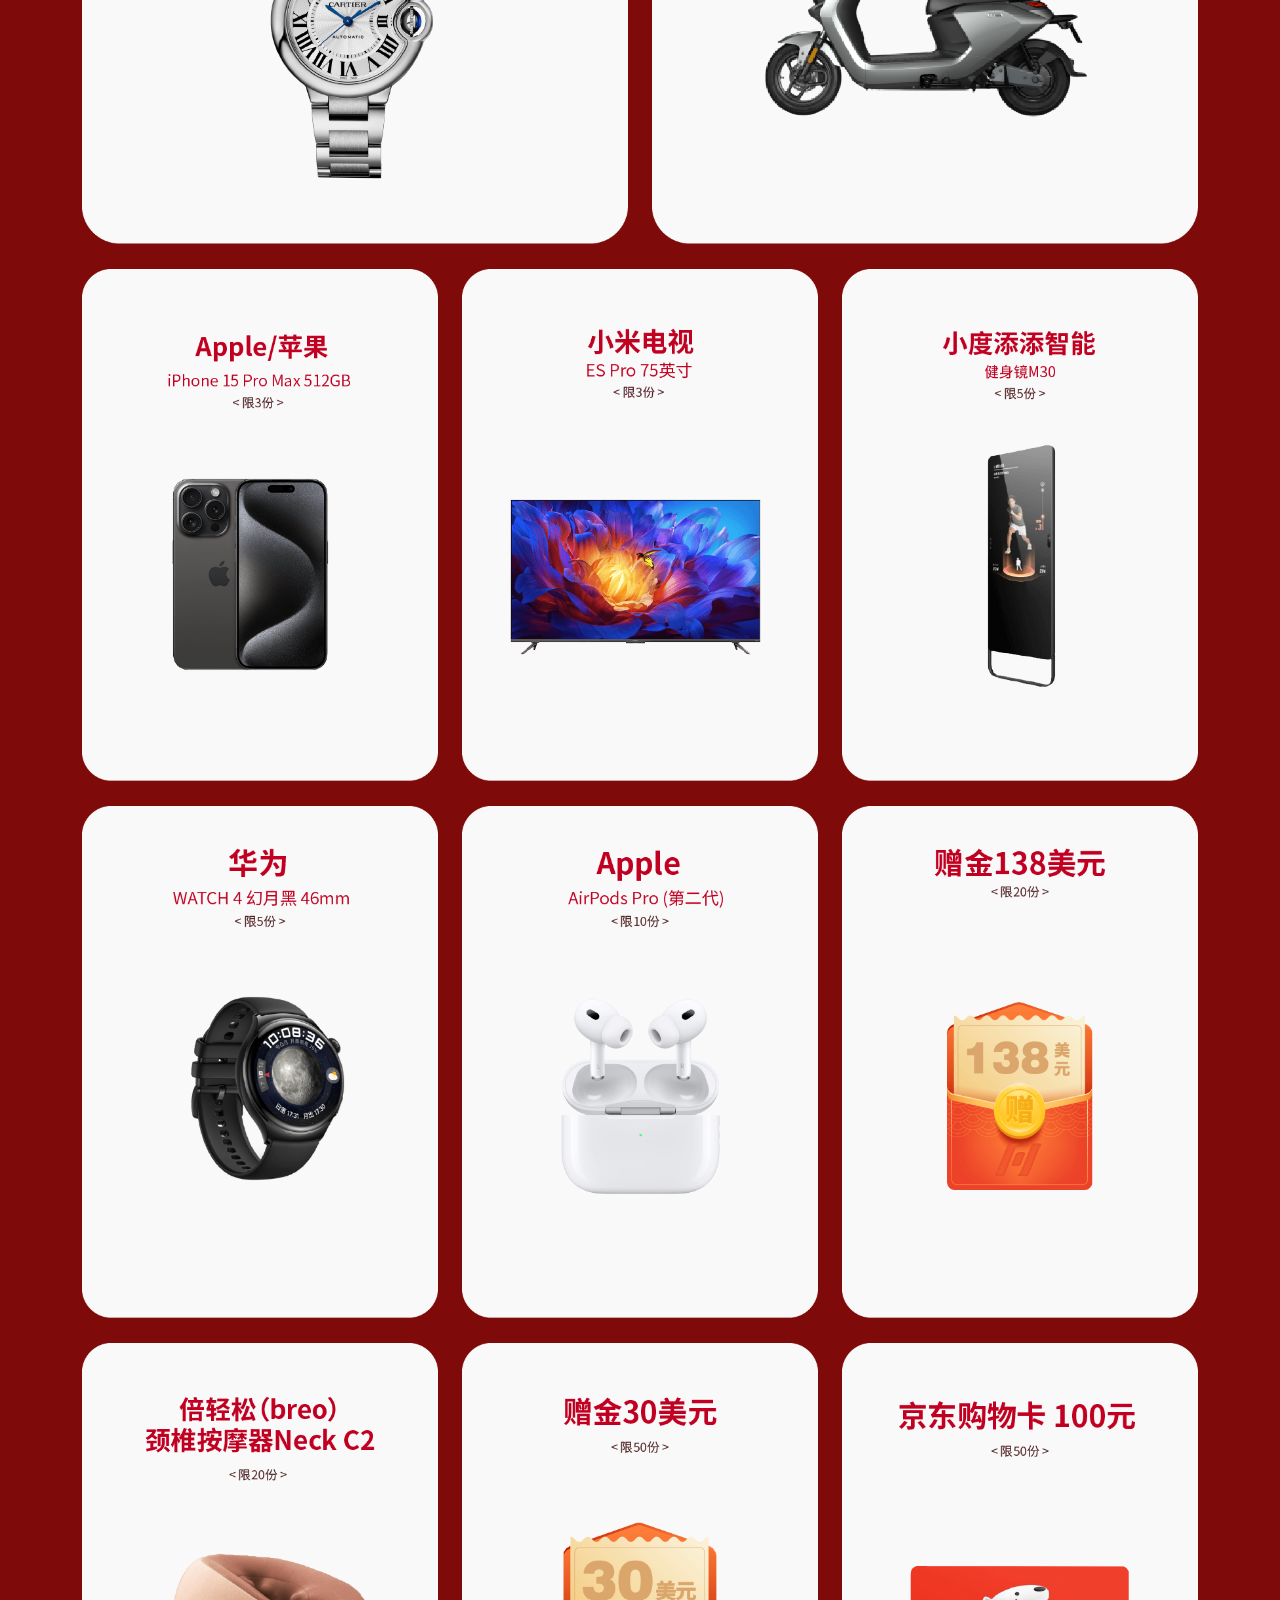
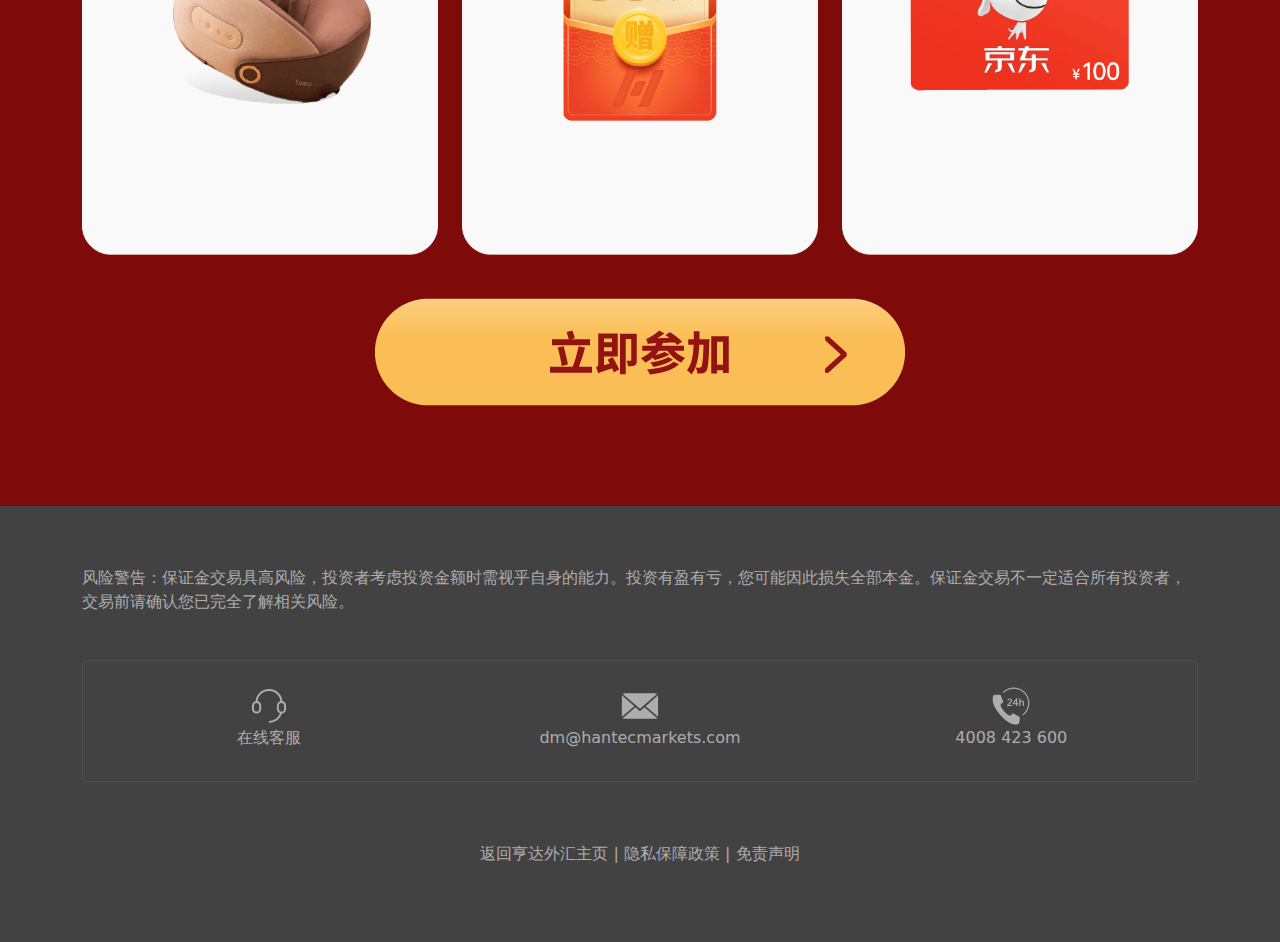
==== commit 3eee73cc: "a" ====
--- a/index.html
+++ b/index.html
@@ -7,7 +7,7 @@
     <link rel="stylesheet" href="assets/css/bootstrap.min.css" />
     <link rel="stylesheet" href="assets/css/main.css" />
     <script src="assets/js/bootstrap.min.js"></script>
-    <title>亨达外汇 - 六月入金抽奖活动</title>
+    <title>亨达外汇 - 1月入金抽奖活动</title>
 </head>
 
 <body>
@@ -16,7 +16,7 @@
         <div class="container">
             <div class="row d-flex align-items-center">
                 <div class="col-6">
-                    <a class="logo" target="_blank" href="https://www.hantec-wt.com"><img class="img-fluid" src="assets/images/logo.png" alt="logo" /></a>
+                    <a class="logo" target="_blank" href="https://www.hantec-au123.com"><img class="img-fluid" src="assets/images/logo.png" alt="logo" /></a>
                 </div>
                 <div class="col-6 d-flex justify-content-end">
                     <a class="btn header-btn" href="javascript:void(window.open('https://livechat.hantecgroup.com/chat/chatClient/chatbox.jsp?companyID=8972&configID=19&skillId=3&enterurl=https%3A%2F%2Flivechat.hantec.com%2Fchat%2Fpreview.jsp%3Fid%3D8972&k=1','','width=760,height=500,left=0,top=0,resizable=yes,menubar=no,location=no,status=yes,scrollbars=yes'))"><img src="assets/images/contact-icon-01f.svg" /> &nbsp;在线客服</a>
@@ -31,7 +31,7 @@
             <div class='row'>
                 <div class='c'>
                     <img src="assets/images/banner-bg.png" class='img-fluid banner-bg'>
-                    <img src="assets/images/banner-bg-m.png" class='img-fluid banner-bg-m'>
+                    <img src="assets/images/banner-bg-m.jpg" class='img-fluid banner-bg-m'>
                 </div>
             </div>
         </div>
@@ -43,8 +43,8 @@
             <div class="row text-center">
                 <div class="col-12 text-center">
                     <div class="cardf">
-                        <img class="step-pc" src="assets/images/step.png" />
-                        <img class="step-m" src="assets/images/step-m.png" />
+                        <img class="step-pc" src="assets/images/step.svg" />
+                        <img class="step-m" src="assets/images/step-m.svg" />
                         <div class="abb">
                             <img class="btn-rules" data-bs-toggle="modal" data-bs-target="#rules" src="assets/images/btn-rules.png" />
                         </div>
@@ -64,7 +64,7 @@
                 </div>
                 <div class="modal-body">
                     <ol class="inner-txt">
-                        <li>活动时间：2022年6月1日至6月30日。</li>
+                        <li>活动时间：2024年1月1日至1月31日。</li>
                         <li>活动对象：所有亨达外汇客户。</li>
                         <li>
                             活动内容：活动期间内，客户净入金达到活动要求，即可获得相应数量抽奖机会，入金愈多，中奖机会愈大！
@@ -75,7 +75,7 @@
                         <li>
                             客户需在活动页面内点击”立即参加”按钮，并向客服登记后方可获得参加此次活动资格。活动期间内任何时间均可登记参加此活动，活动期间内的所有入金均会被计算。
                         </li>
-                        <li>幸运抽奖将在2022年7月8日进行，我们将从所有参与抽奖活动的客户当中，随机抽出奖品得奖者，随后将会联系中奖客户。同时，中奖名单将在官网公布。</li>
+                        <li>幸运抽奖将在2024年2月9日进行，我们将从所有参与抽奖活动的客户当中，随机抽出奖品得奖者，随后将会联系中奖客户。</li>
                         <li>奖品将于活动结束后30个工作天内统一寄送。</li>
                         <li>如因奖品缺货，亨达外汇将会安排同类型及同等价值的产品作为补偿，有关货品差价并不会退还。</li>
                         <li>
@@ -96,6 +96,7 @@
             </div>
         </div>
     </div>
+
 
     <!-- gift -->
     <div id="gift">
@@ -175,9 +176,9 @@
             <div class="row text-center">
                 <div class="col-12">
                     <p>
-                        <a target="_blank" href="https://www.hantec-wt.com/">返回亨达外汇主页</a> |
-                        <a target="_blank" href="https://www.hantec-wt.com/terms.html#04">隐私保障政策</a> |
-                        <a target="_blank" href="https://www.hantec-wt.com/terms.html#02">免责声明</a>
+                        <a target="_blank" href="https://www.hantec-au123.com/">返回亨达外汇主页</a> |
+                        <a target="_blank" href="https://www.hantec-au123.com/terms.html#04">隐私保障政策</a> |
+                        <a target="_blank" href="https://www.hantec-au123.com/terms.html#02">免责声明</a>
                     </p>
                 </div>
             </div>
--- a/assets/css/main.css
+++ b/assets/css/main.css
@@ -5,7 +5,7 @@
 }
 
 body {
-    background: #072C3E;
+    background: #7f0a0a;
 }
 
 .btn-area {
@@ -113,12 +113,12 @@
 /* step */
 
 .cardf {
-    padding: 80px 120px 50px 120px;
+    padding: 0px 80px 70px 80px;
 }
 
 .btn-rules {
-    width: 234px;
-    margin-top: 30px;
+    width: 794px;
+    margin-top: 60px;
 }
 
 .btn-rules:hover {
@@ -219,7 +219,7 @@
         padding: 0 0 30px 0;
     }
     .btn-rules {
-        width: 150px;
+        width: 80%;
         margin-top: 30px;
     }
     .btn2 {
@@ -272,11 +272,45 @@
         display: none;
     }
     .title {
-        padding-left: 35%;
-        padding-right: 35%;
+        padding-left: 25%;
+        padding-right: 25%;
     }
     .abc {
         padding-left: 20%;
         padding-right: 20%;
     }
+}
+
+
+/* list*/
+
+.list-title {
+    font-size: x-large;
+    color: #fff;
+    border-radius: 10px;
+    background-color: rgb(29, 78, 111);
+    padding: 20px;
+    margin-bottom: 10px;
+}
+
+.list {
+    color: #000
+}
+
+.list h1 {
+    color: #fff;
+    font-weight: 800;
+    margin: 50px auto;
+}
+
+.bg {
+    background-color: #FFF3F8;
+    padding: 10px;
+    margin-bottom: 33px;
+    border-radius: 10px;
+}
+
+.c {
+    display: flex;
+    justify-content: center;
 }